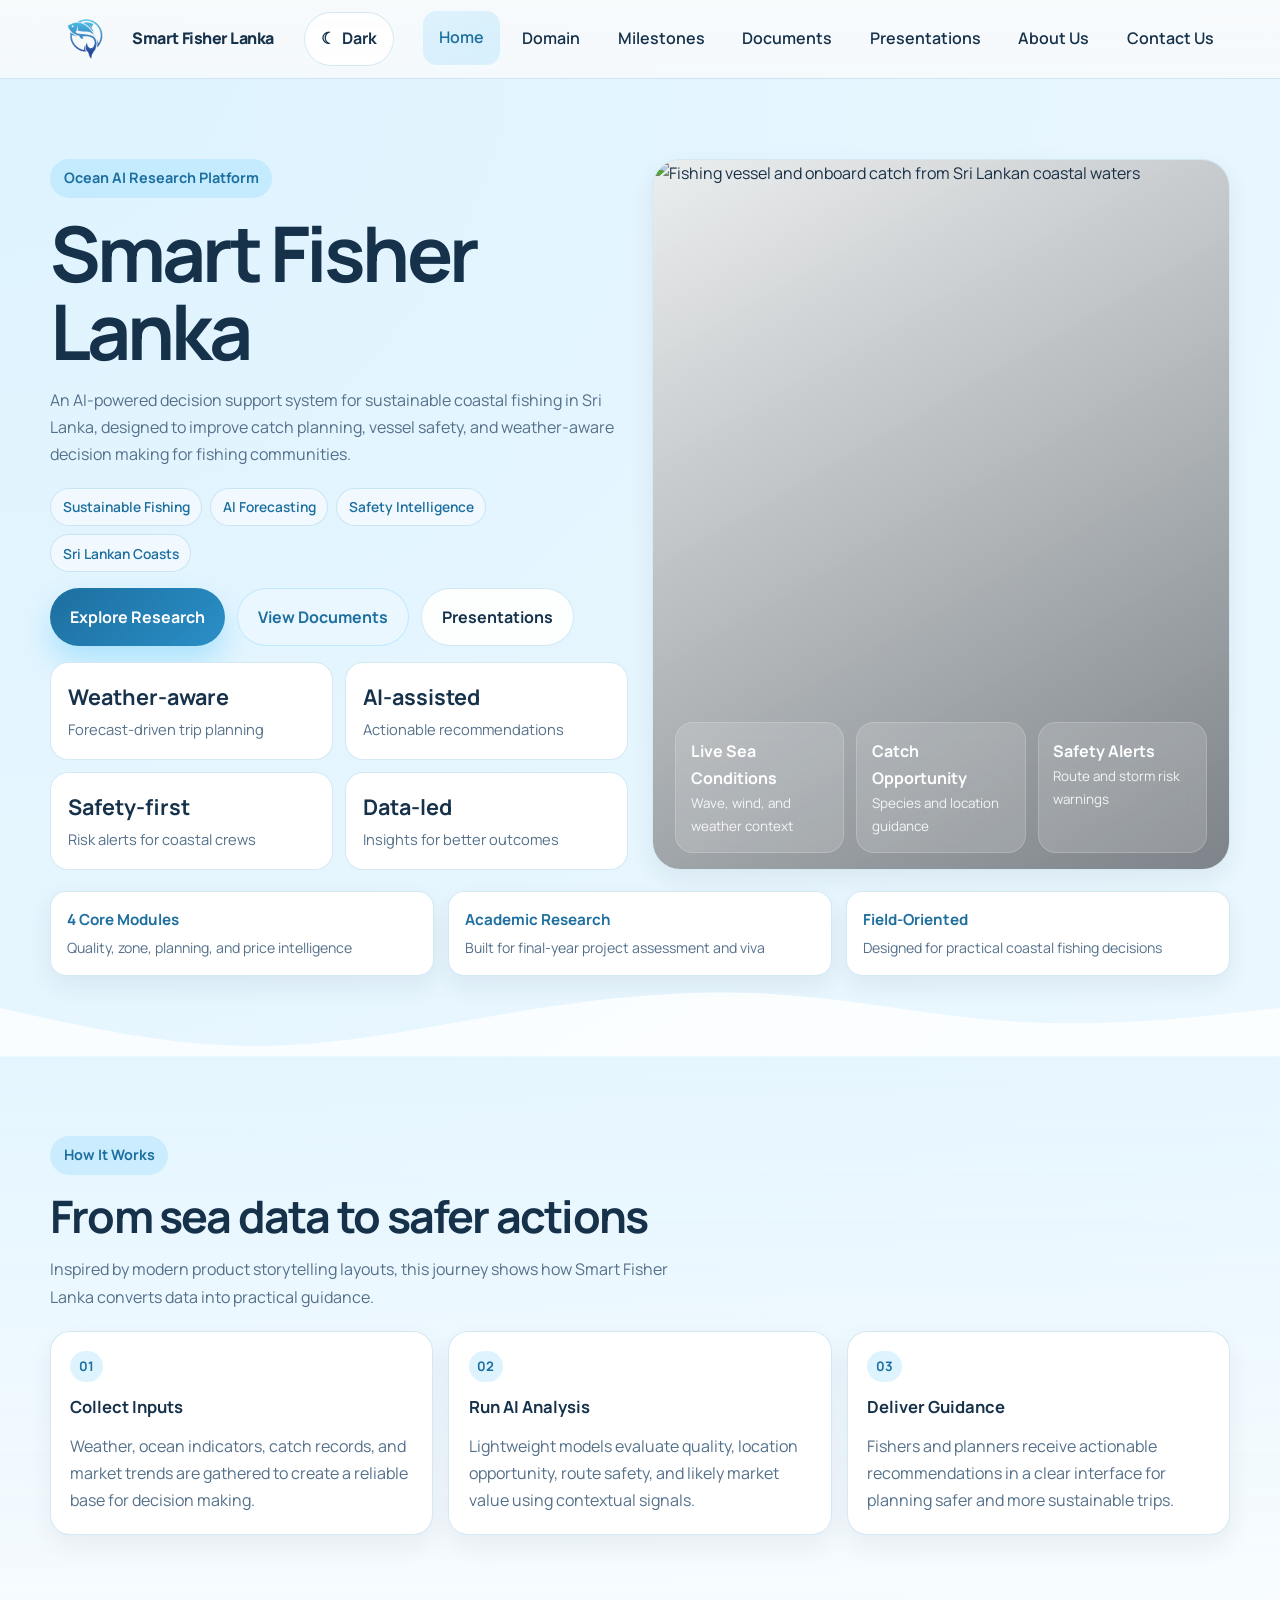
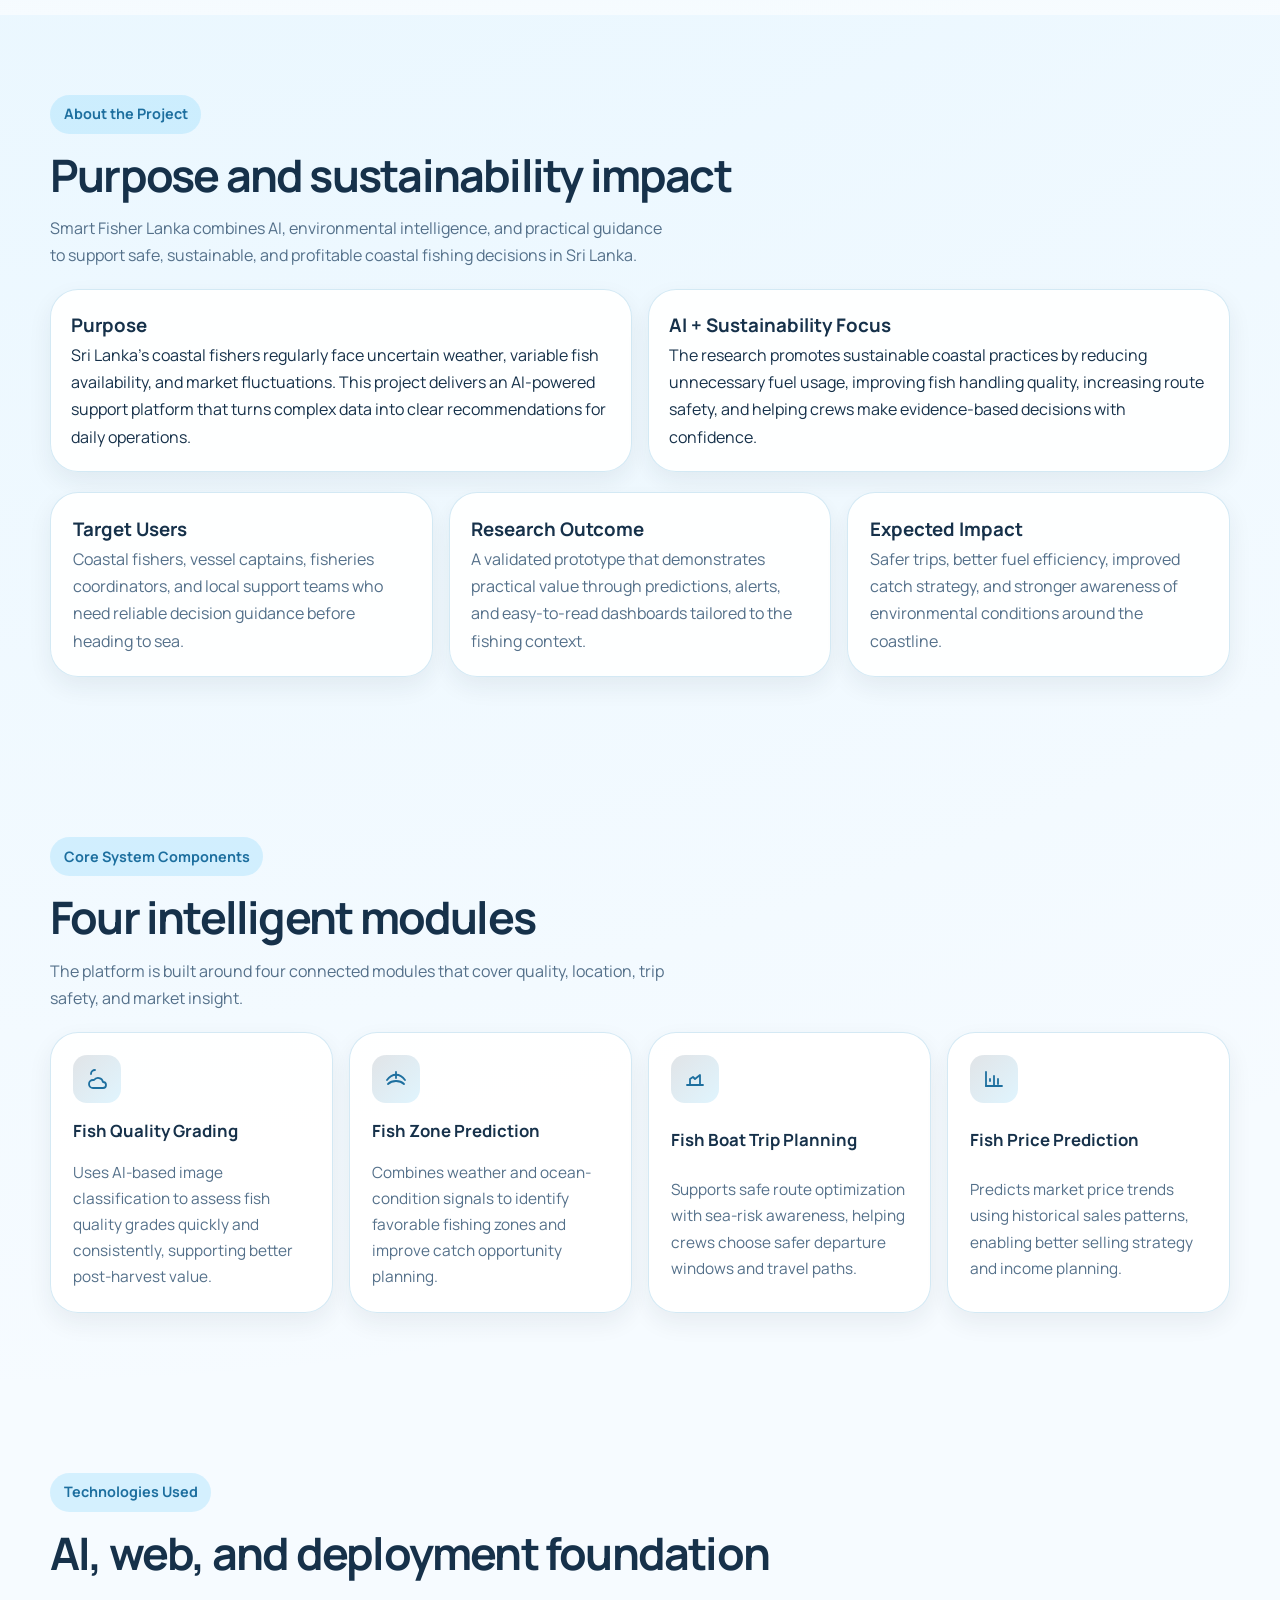
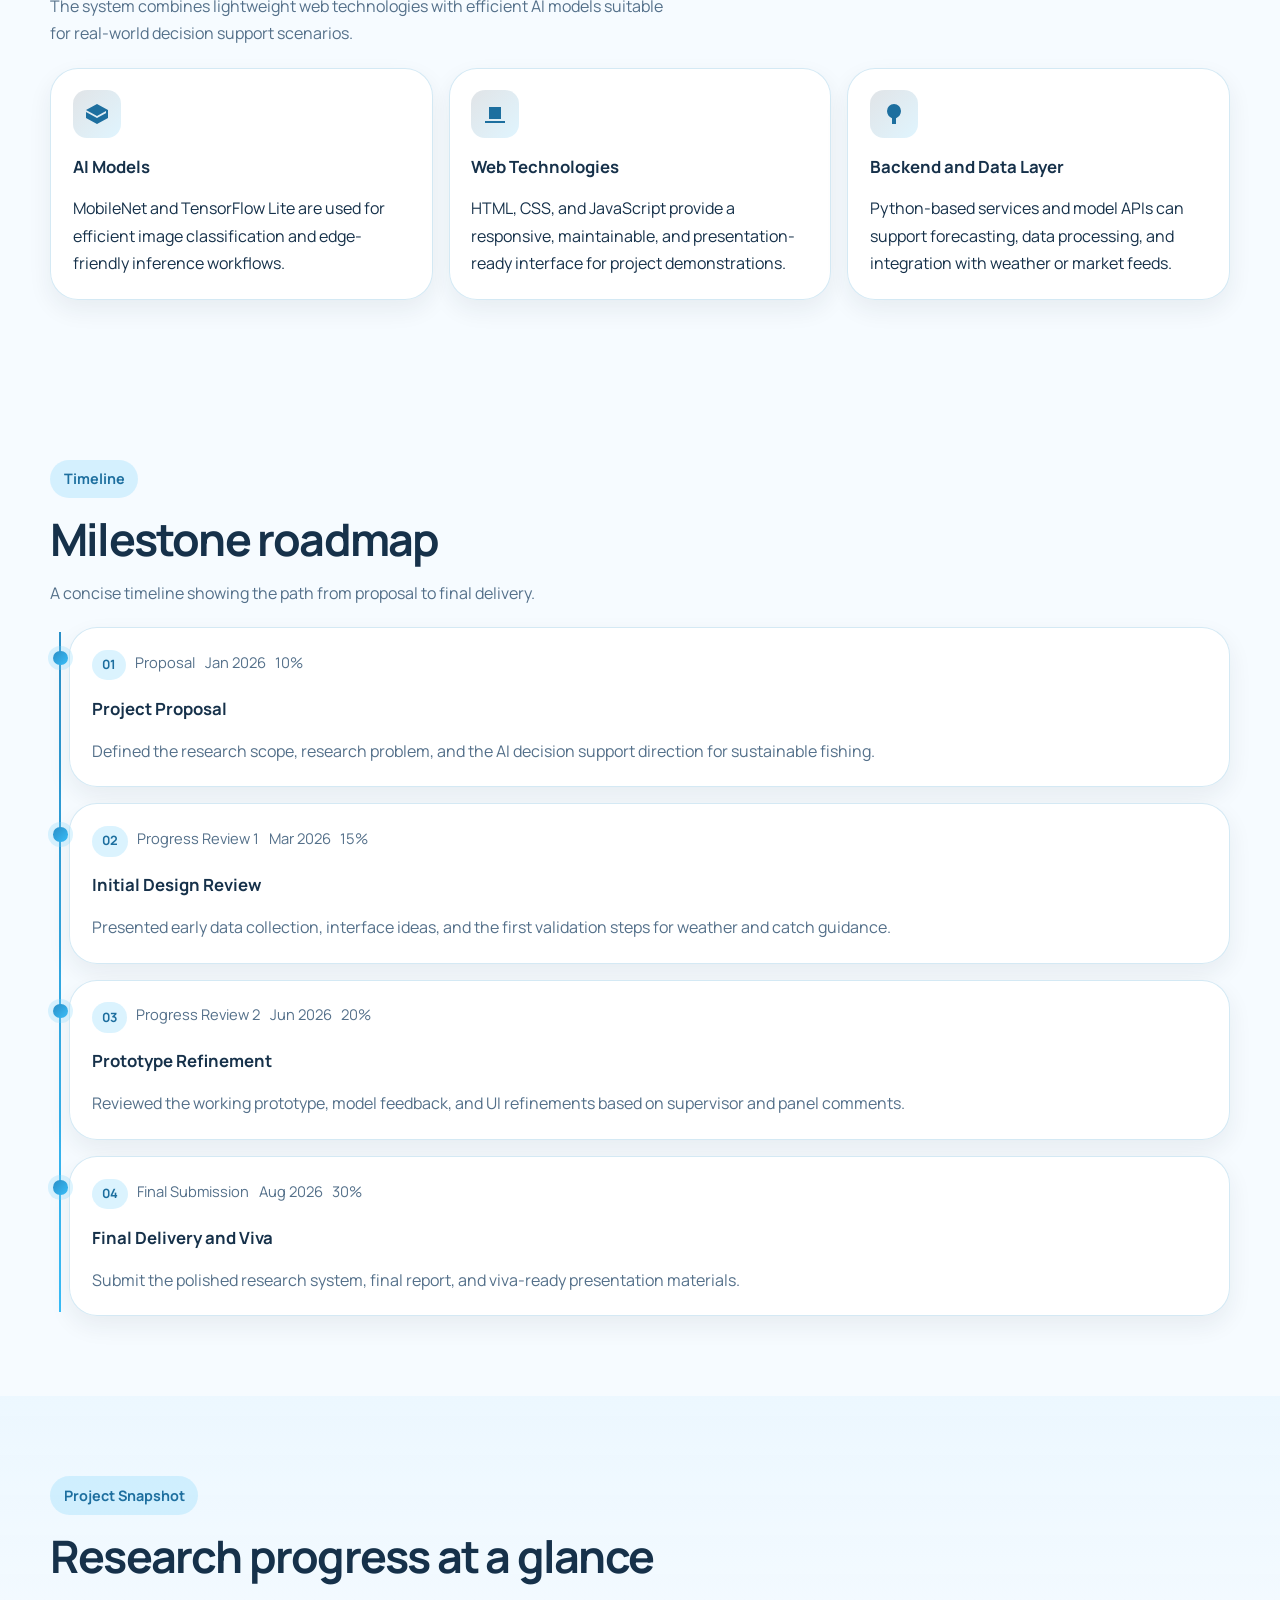
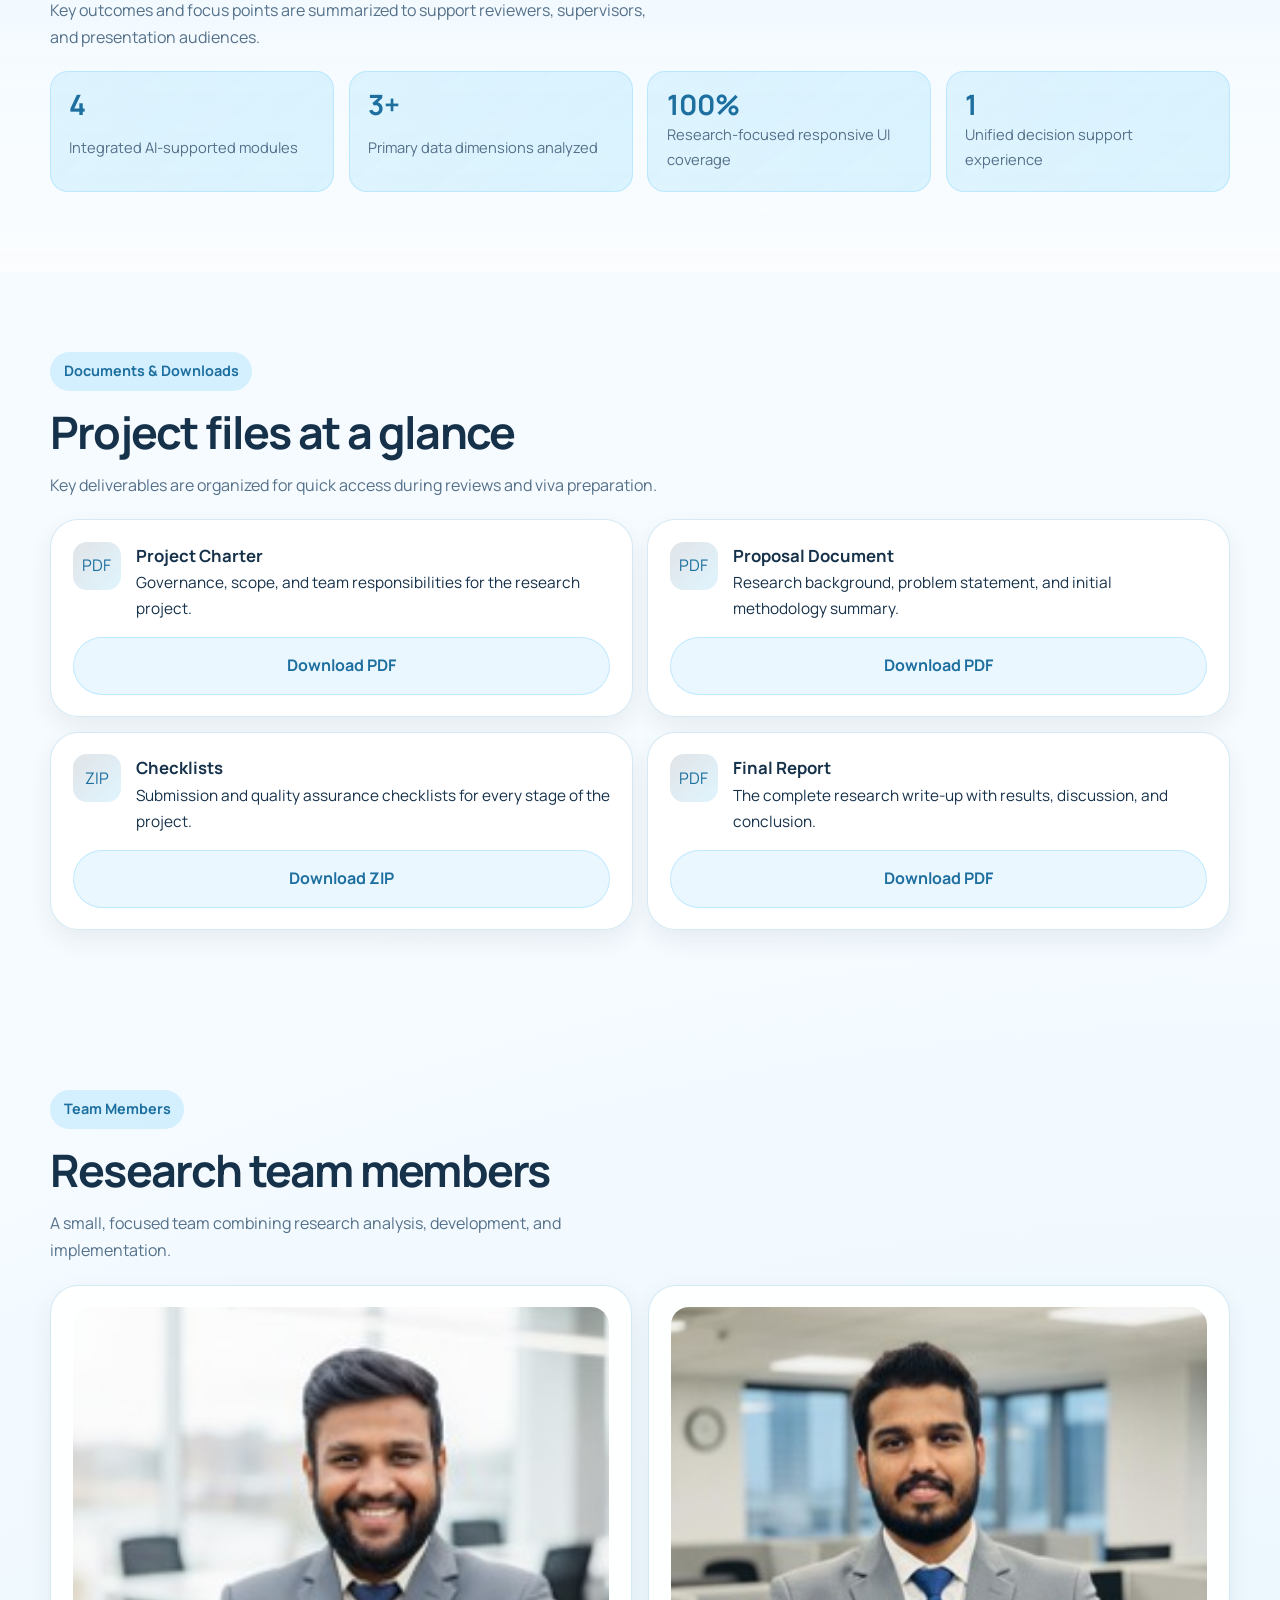
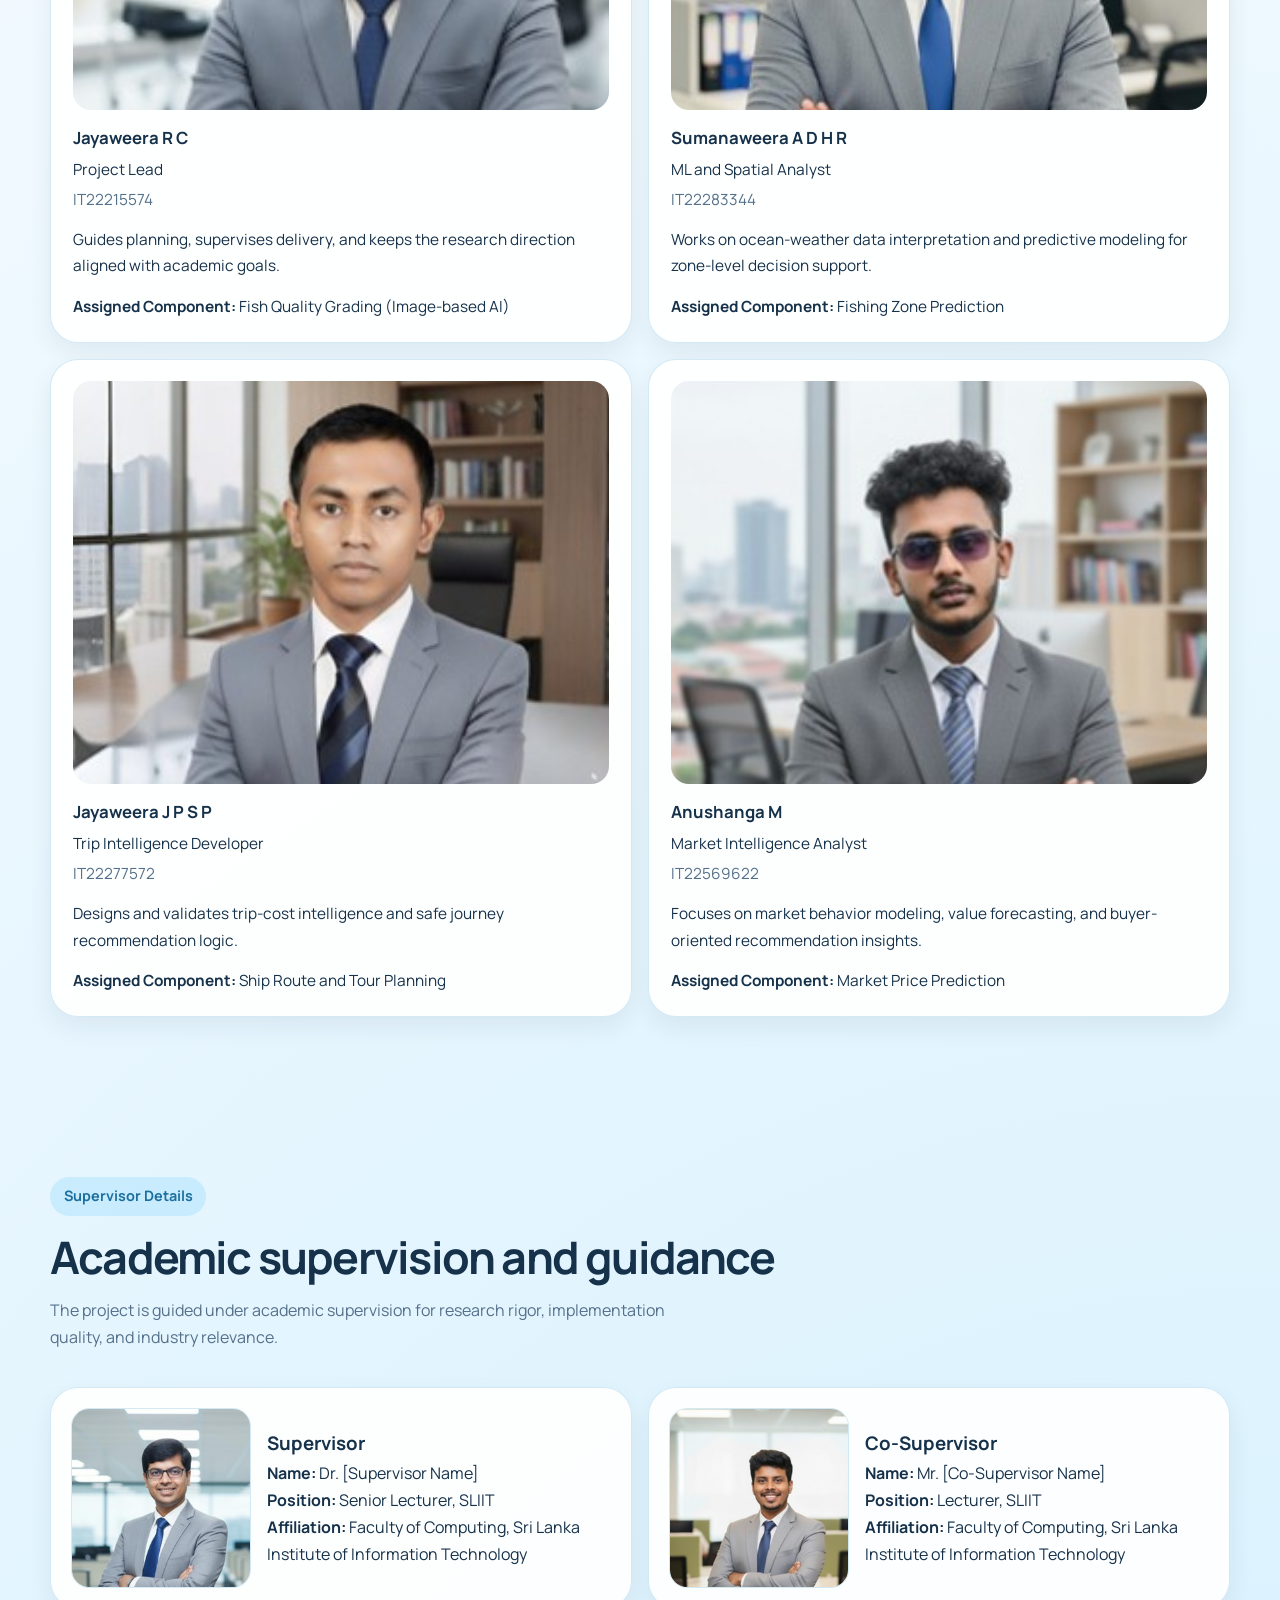
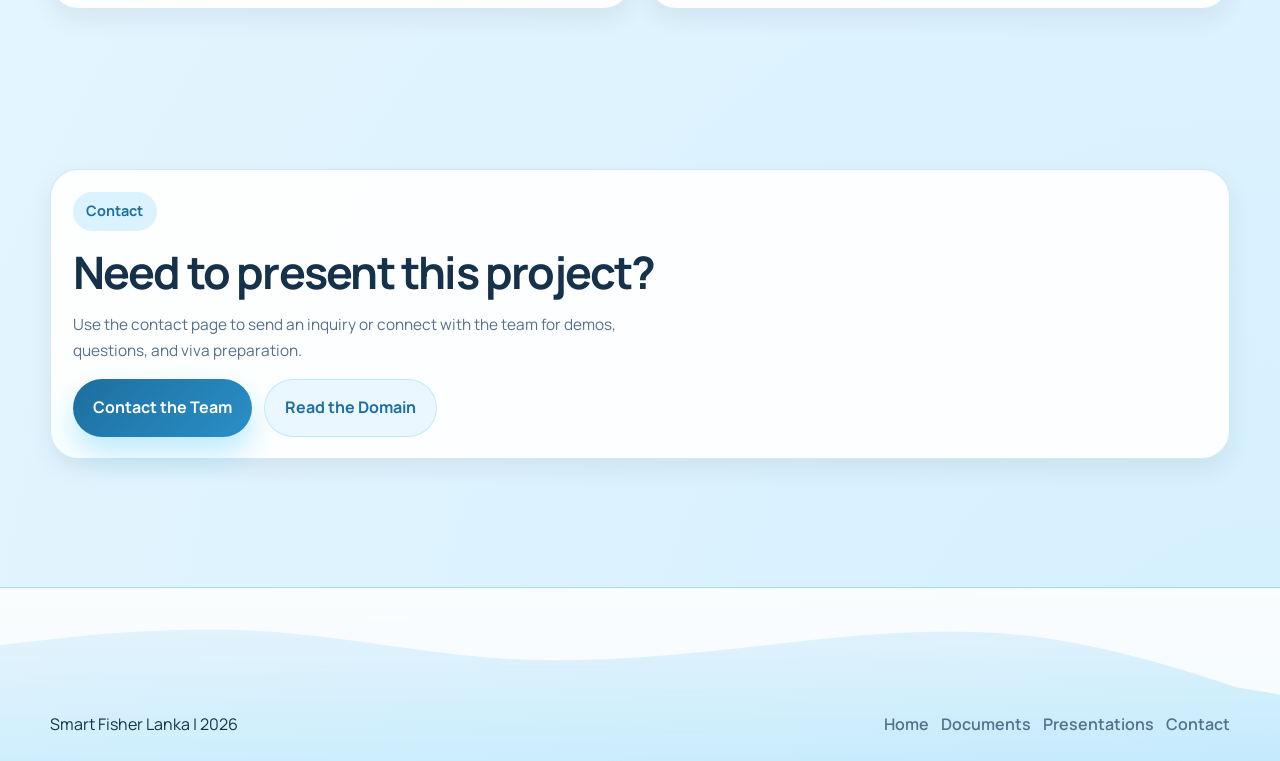
==== research-website/index.html @ b2c060e7 "change UI Co-authored-by: Copilot <copilot@github.com>" ====
<!doctype html>
<html lang="en">
  <head>
    <meta charset="UTF-8" />
    <meta name="viewport" content="width=device-width, initial-scale=1.0" />
    <meta
      name="description"
      content="Smart Fisher Lanka is an AI-powered decision support system for sustainable coastal fishing in Sri Lanka."
    />
    <meta name="theme-color" content="#0A2540" />
    <title>Smart Fisher Lanka | Home</title>
    <link rel="stylesheet" href="css/styles.css" />
  </head>
  <body>
    <a class="skip-link" href="#main">Skip to content</a>
    <div class="scroll-progress" aria-hidden="true">
      <span class="scroll-progress__bar"></span>
    </div>

    <header class="site-header">
      <div class="container navbar">
        <a class="brand" href="index.html" aria-label="Smart Fisher Lanka home">
          <img
            class="logo-sf"
            src="assets/images/SFLLogo.png"
            alt="Smart Fisher Lanka logo"
            loading="lazy"
          />
          <span>Smart Fisher Lanka</span>
        </a>

        <div class="navbar-actions">
          <button
            class="theme-toggle"
            type="button"
            data-theme-toggle
            aria-label="Toggle color theme"
            aria-pressed="false"
          ></button>
          <button
            class="menu-toggle"
            type="button"
            data-menu-toggle
            aria-label="Toggle navigation"
            aria-expanded="false"
            aria-controls="navLinks"
          >
            ☰
          </button>
        </div>

        <ul class="nav-links" id="navLinks">
          <li><a class="active" href="index.html">Home</a></li>
          <li><a href="domain.html">Domain</a></li>
          <li><a href="milestones.html">Milestones</a></li>
          <li><a href="documents.html">Documents</a></li>
          <li><a href="presentations.html">Presentations</a></li>
          <li><a href="about.html">About Us</a></li>
          <li><a href="contact.html">Contact Us</a></li>
        </ul>
      </div>
    </header>

    <main id="main">
      <section class="hero">
        <div class="container hero-grid">
          <div class="hero-copy slide-up">
            <span class="eyebrow">Ocean AI Research Platform</span>
            <h1>Smart Fisher Lanka</h1>
            <p>
              An AI-powered decision support system for sustainable coastal
              fishing in Sri Lanka, designed to improve catch planning, vessel
              safety, and weather-aware decision making for fishing communities.
            </p>
            <div class="chips" aria-label="Project focus areas">
              <span class="chip">Sustainable Fishing</span>
              <span class="chip">AI Forecasting</span>
              <span class="chip">Safety Intelligence</span>
              <span class="chip">Sri Lankan Coasts</span>
            </div>
            <div class="hero-actions">
              <a class="btn btn-primary" href="#overview">Explore Research</a>
              <a class="btn btn-secondary" href="documents.html"
                >View Documents</a
              >
              <a class="btn btn-ghost" href="presentations.html"
                >Presentations</a
              >
            </div>
            <div class="stat-list" aria-label="Research highlights">
              <div class="stat-card">
                <strong>Weather-aware</strong>
                <span>Forecast-driven trip planning</span>
              </div>
              <div class="stat-card">
                <strong>AI-assisted</strong>
                <span>Actionable recommendations</span>
              </div>
              <div class="stat-card">
                <strong>Safety-first</strong>
                <span>Risk alerts for coastal crews</span>
              </div>
              <div class="stat-card">
                <strong>Data-led</strong>
                <span>Insights for better outcomes</span>
              </div>
            </div>
          </div>

          <div class="hero-media slide-up">
            <img
              src="assets/images/fish_onboard.png"
              alt="Fishing vessel and onboard catch from Sri Lankan coastal waters"
              loading="eager"
            />
            <div class="media-overlay" aria-hidden="true"></div>
            <div class="hero-badge" aria-hidden="true">
              <div class="mini-card">
                <strong>Live Sea Conditions</strong>
                <span>Wave, wind, and weather context</span>
              </div>
              <div class="mini-card">
                <strong>Catch Opportunity</strong>
                <span>Species and location guidance</span>
              </div>
              <div class="mini-card">
                <strong>Safety Alerts</strong>
                <span>Route and storm risk warnings</span>
              </div>
            </div>
          </div>
        </div>

        <div class="container trust-strip fade-in" aria-label="Project trust highlights">
          <div class="trust-chip">
            <strong>4 Core Modules</strong>
            <span>Quality, zone, planning, and price intelligence</span>
          </div>
          <div class="trust-chip">
            <strong>Academic Research</strong>
            <span>Built for final-year project assessment and viva</span>
          </div>
          <div class="trust-chip">
            <strong>Field-Oriented</strong>
            <span>Designed for practical coastal fishing decisions</span>
          </div>
        </div>

        <svg
          class="hero-wave"
          viewBox="0 0 1440 120"
          aria-hidden="true"
          preserveAspectRatio="none"
        >
          <path
            d="M0,64L48,74.7C96,85,192,107,288,106.7C384,107,480,85,576,69.3C672,53,768,43,864,48C960,53,1056,75,1152,80C1248,85,1344,75,1392,69.3L1440,64V120H1392C1344,120,1248,120,1152,120C1056,120,960,120,864,120C768,120,672,120,576,120C480,120,384,120,288,120C192,120,96,120,48,120H0Z"
          ></path>
        </svg>
      </section>

      <section class="section section-alt">
        <div class="container section-shell">
          <div class="section-heading slide-up">
            <span class="eyebrow">How It Works</span>
            <h2 class="section-title">From sea data to safer actions</h2>
            <p class="section-lead">
              Inspired by modern product storytelling layouts, this journey
              shows how Smart Fisher Lanka converts data into practical guidance.
            </p>
          </div>

          <div class="journey-grid">
            <article class="journey-step fade-in">
              <span class="journey-step-no">01</span>
              <h3>Collect Inputs</h3>
              <p>
                Weather, ocean indicators, catch records, and market trends are
                gathered to create a reliable base for decision making.
              </p>
            </article>

            <article class="journey-step fade-in">
              <span class="journey-step-no">02</span>
              <h3>Run AI Analysis</h3>
              <p>
                Lightweight models evaluate quality, location opportunity,
                route safety, and likely market value using contextual signals.
              </p>
            </article>

            <article class="journey-step fade-in">
              <span class="journey-step-no">03</span>
              <h3>Deliver Guidance</h3>
              <p>
                Fishers and planners receive actionable recommendations in a
                clear interface for planning safer and more sustainable trips.
              </p>
            </article>
          </div>
        </div>
      </section>

      <section class="section" id="overview">
        <div class="container section-shell">
          <div class="section-heading slide-up">
            <span class="eyebrow">About the Project</span>
            <h2 class="section-title">Purpose and sustainability impact</h2>
            <p class="section-lead">
              Smart Fisher Lanka combines AI, environmental intelligence, and
              practical guidance to support safe, sustainable, and profitable
              coastal fishing decisions in Sri Lanka.
            </p>
          </div>

          <div class="grid grid-2">
            <article class="panel fade-in">
              <h3>Purpose</h3>
              <p>
                Sri Lanka's coastal fishers regularly face uncertain weather,
                variable fish availability, and market fluctuations. This
                project delivers an AI-powered support platform that turns
                complex data into clear recommendations for daily operations.
              </p>
            </article>
            <article class="panel fade-in">
              <h3>AI + Sustainability Focus</h3>
              <p>
                The research promotes sustainable coastal practices by reducing
                unnecessary fuel usage, improving fish handling quality,
                increasing route safety, and helping crews make evidence-based
                decisions with confidence.
              </p>
            </article>
          </div>

          <div class="grid grid-3">
            <article class="card fade-in">
              <h3>Target Users</h3>
              <p>
                Coastal fishers, vessel captains, fisheries coordinators, and
                local support teams who need reliable decision guidance before
                heading to sea.
              </p>
            </article>
            <article class="card fade-in">
              <h3>Research Outcome</h3>
              <p>
                A validated prototype that demonstrates practical value through
                predictions, alerts, and easy-to-read dashboards tailored to the
                fishing context.
              </p>
            </article>
            <article class="card fade-in">
              <h3>Expected Impact</h3>
              <p>
                Safer trips, better fuel efficiency, improved catch strategy,
                and stronger awareness of environmental conditions around the
                coastline.
              </p>
            </article>
          </div>
        </div>
      </section>

      <section class="section">
        <div class="container section-shell">
          <div class="section-heading slide-up">
            <span class="eyebrow">Core System Components</span>
            <h2 class="section-title">Four intelligent modules</h2>
            <p class="section-lead">
              The platform is built around four connected modules that cover
              quality, location, trip safety, and market insight.
            </p>
          </div>

          <div class="module-grid">
            <article class="card feature-card fade-in">
              <span class="icon-badge" aria-hidden="true">
                <svg
                  viewBox="0 0 24 24"
                  fill="none"
                  stroke="currentColor"
                  stroke-width="1.8"
                  stroke-linecap="round"
                  stroke-linejoin="round"
                >
                  <path
                    d="M4 17a4 4 0 0 1 4-4h1a5 5 0 0 1 9 2 3 3 0 0 1 0 6H8a4 4 0 0 1-4-4Z"
                  />
                  <path d="M6 7a4 4 0 0 1 4-4" />
                </svg>
              </span>
              <h3 class="feature-title">Fish Quality Grading</h3>
              <p>
                Uses AI-based image classification to assess fish quality grades
                quickly and consistently, supporting better post-harvest value.
              </p>
            </article>

            <article class="card feature-card fade-in">
              <span class="icon-badge" aria-hidden="true">
                <svg
                  viewBox="0 0 24 24"
                  fill="none"
                  stroke="currentColor"
                  stroke-width="1.8"
                  stroke-linecap="round"
                  stroke-linejoin="round"
                >
                  <path d="M3 13c5-7 13-7 18 0" />
                  <path d="M4 17c4-4 12-4 16 0" />
                  <path d="M12 5v6" />
                </svg>
              </span>
              <h3 class="feature-title">Fish Zone Prediction</h3>
              <p>
                Combines weather and ocean-condition signals to identify
                favorable fishing zones and improve catch opportunity planning.
              </p>
            </article>

            <article class="card feature-card fade-in">
              <span class="icon-badge" aria-hidden="true">
                <svg
                  viewBox="0 0 24 24"
                  fill="none"
                  stroke="currentColor"
                  stroke-width="1.8"
                  stroke-linecap="round"
                  stroke-linejoin="round"
                >
                  <path d="M4 18h16" />
                  <path d="M7 18v-6l3-2 2 2 5-4v10" />
                </svg>
              </span>
              <h3 class="feature-title">Fish Boat Trip Planning</h3>
              <p>
                Supports safe route optimization with sea-risk awareness,
                helping crews choose safer departure windows and travel paths.
              </p>
            </article>

            <article class="card feature-card fade-in">
              <span class="icon-badge" aria-hidden="true">
                <svg
                  viewBox="0 0 24 24"
                  fill="none"
                  stroke="currentColor"
                  stroke-width="1.8"
                  stroke-linecap="round"
                  stroke-linejoin="round"
                >
                  <path d="M4 19V5" />
                  <path d="M4 19h16" />
                  <path d="M8 14v-2" />
                  <path d="M12 19V9" />
                  <path d="M16 17v-5" />
                </svg>
              </span>
              <h3 class="feature-title">Fish Price Prediction</h3>
              <p>
                Predicts market price trends using historical sales patterns,
                enabling better selling strategy and income planning.
              </p>
            </article>
          </div>
        </div>
      </section>

      <section class="section">
        <div class="container section-shell">
          <div class="section-heading slide-up">
            <span class="eyebrow">Technologies Used</span>
            <h2 class="section-title">AI, web, and deployment foundation</h2>
            <p class="section-lead">
              The system combines lightweight web technologies with efficient AI
              models suitable for real-world decision support scenarios.
            </p>
          </div>

          <div class="stack-grid">
            <article class="stack-card fade-in">
              <span class="stack-icon" aria-hidden="true">
                <svg viewBox="0 0 24 24" fill="currentColor">
                  <path
                    d="M12 2 1 8l11 6 9-4.9V15h2V8L12 2Zm0 14L1 10v6l11 6 11-6v-6l-11 6Z"
                  />
                </svg>
              </span>
              <h3>AI Models</h3>
              <p>
                MobileNet and TensorFlow Lite are used for efficient image
                classification and edge-friendly inference workflows.
              </p>
            </article>
            <article class="stack-card fade-in">
              <span class="stack-icon" aria-hidden="true">
                <svg viewBox="0 0 24 24" fill="currentColor">
                  <path d="M2 19h20v2H2z" />
                  <path d="M6 5h12v12H6z" />
                </svg>
              </span>
              <h3>Web Technologies</h3>
              <p>
                HTML, CSS, and JavaScript provide a responsive, maintainable,
                and presentation-ready interface for project demonstrations.
              </p>
            </article>
            <article class="stack-card fade-in">
              <span class="stack-icon" aria-hidden="true">
                <svg viewBox="0 0 24 24" fill="currentColor">
                  <path
                    d="M12 2a7 7 0 0 0-7 7c0 3.3 2.1 6.1 5 7.2V22h4v-5.8c2.9-1.1 5-3.9 5-7.2a7 7 0 0 0-7-7Z"
                  />
                </svg>
              </span>
              <h3>Backend and Data Layer</h3>
              <p>
                Python-based services and model APIs can support forecasting,
                data processing, and integration with weather or market feeds.
              </p>
            </article>
          </div>
        </div>
      </section>

      <section class="section" id="timeline">
        <div class="container section-shell">
          <div class="section-heading slide-up">
            <span class="eyebrow">Timeline</span>
            <h2 class="section-title">Milestone roadmap</h2>
            <p class="section-lead">
              A concise timeline showing the path from proposal to final
              delivery.
            </p>
          </div>

          <div class="timeline">
            <article class="timeline-card fade-in">
              <div class="timeline-meta">
                <span class="timeline-pill">01</span>
                <span>Proposal</span>
                <span>Jan 2026</span>
                <span>10%</span>
              </div>
              <h3>Project Proposal</h3>
              <p class="timeline-copy">
                Defined the research scope, research problem, and the AI
                decision support direction for sustainable fishing.
              </p>
            </article>

            <article class="timeline-card fade-in">
              <div class="timeline-meta">
                <span class="timeline-pill">02</span>
                <span>Progress Review 1</span>
                <span>Mar 2026</span>
                <span>15%</span>
              </div>
              <h3>Initial Design Review</h3>
              <p class="timeline-copy">
                Presented early data collection, interface ideas, and the first
                validation steps for weather and catch guidance.
              </p>
            </article>

            <article class="timeline-card fade-in">
              <div class="timeline-meta">
                <span class="timeline-pill">03</span>
                <span>Progress Review 2</span>
                <span>Jun 2026</span>
                <span>20%</span>
              </div>
              <h3>Prototype Refinement</h3>
              <p class="timeline-copy">
                Reviewed the working prototype, model feedback, and UI
                refinements based on supervisor and panel comments.
              </p>
            </article>

            <article class="timeline-card fade-in">
              <div class="timeline-meta">
                <span class="timeline-pill">04</span>
                <span>Final Submission</span>
                <span>Aug 2026</span>
                <span>30%</span>
              </div>
              <h3>Final Delivery and Viva</h3>
              <p class="timeline-copy">
                Submit the polished research system, final report, and
                viva-ready presentation materials.
              </p>
            </article>
          </div>
        </div>
      </section>

      <section class="section section-alt">
        <div class="container section-shell">
          <div class="section-heading slide-up">
            <span class="eyebrow">Project Snapshot</span>
            <h2 class="section-title">Research progress at a glance</h2>
            <p class="section-lead">
              Key outcomes and focus points are summarized to support reviewers,
              supervisors, and presentation audiences.
            </p>
          </div>

          <div class="metrics-grid">
            <article class="metric-card fade-in">
              <strong>4</strong>
              <span>Integrated AI-supported modules</span>
            </article>
            <article class="metric-card fade-in">
              <strong>3+</strong>
              <span>Primary data dimensions analyzed</span>
            </article>
            <article class="metric-card fade-in">
              <strong>100%</strong>
              <span>Research-focused responsive UI coverage</span>
            </article>
            <article class="metric-card fade-in">
              <strong>1</strong>
              <span>Unified decision support experience</span>
            </article>
          </div>
        </div>
      </section>

      <section class="section">
        <div class="container section-shell">
          <div class="section-heading slide-up">
            <span class="eyebrow">Documents & Downloads</span>
            <h2 class="section-title">Project files at a glance</h2>
            <p class="section-lead">
              Key deliverables are organized for quick access during reviews and
              viva preparation.
            </p>
          </div>

          <div class="download-grid">
            <article class="download-card fade-in">
              <div class="download-inner">
                <span class="download-icon" aria-hidden="true">PDF</span>
                <div>
                  <h3>Project Charter</h3>
                  <p>
                    Governance, scope, and team responsibilities for the
                    research project.
                  </p>
                </div>
              </div>
              <a
                class="btn btn-secondary"
                href="assets/documents/project-charter.pdf"
                download
                >Download PDF</a
              >
            </article>

            <article class="download-card fade-in">
              <div class="download-inner">
                <span class="download-icon" aria-hidden="true">PDF</span>
                <div>
                  <h3>Proposal Document</h3>
                  <p>
                    Research background, problem statement, and initial
                    methodology summary.
                  </p>
                </div>
              </div>
              <a
                class="btn btn-secondary"
                href="assets/documents/proposal-document.pdf"
                download
                >Download PDF</a
              >
            </article>

            <article class="download-card fade-in">
              <div class="download-inner">
                <span class="download-icon" aria-hidden="true">ZIP</span>
                <div>
                  <h3>Checklists</h3>
                  <p>
                    Submission and quality assurance checklists for every stage
                    of the project.
                  </p>
                </div>
              </div>
              <a
                class="btn btn-secondary"
                href="assets/documents/checklists.zip"
                download
                >Download ZIP</a
              >
            </article>

            <article class="download-card fade-in">
              <div class="download-inner">
                <span class="download-icon" aria-hidden="true">PDF</span>
                <div>
                  <h3>Final Report</h3>
                  <p>
                    The complete research write-up with results, discussion, and
                    conclusion.
                  </p>
                </div>
              </div>
              <a
                class="btn btn-secondary"
                href="assets/documents/final-report.pdf"
                download
                >Download PDF</a
              >
            </article>
          </div>
        </div>
      </section>

      <section class="section">
        <div class="container section-shell">
          <div class="section-heading slide-up">
            <span class="eyebrow">Team Members</span>
            <h2 class="section-title">Research team members</h2>
            <p class="section-lead">
              A small, focused team combining research analysis, development,
              and implementation.
            </p>
          </div>

          <div class="team-grid">
            <article class="team-card fade-in">
              <img
                class="team-photo"
                src="assets/images/jayaweerarc.jpeg"
                alt="Jayaweera R C profile"
                loading="lazy"
              />
              <div class="team-meta">
                <h3>Jayaweera R C</h3>
                <p>Project Lead</p>
                <p class="muted">IT22215574</p>
              </div>
              <p>
                Guides planning, supervises delivery, and keeps the research
                direction aligned with academic goals.
              </p>
              <p><strong>Assigned Component:</strong> Fish Quality Grading (Image-based AI)</p>
            </article>

            <article class="team-card fade-in">
              <img
                class="team-photo"
                src="assets/images/sumanaweera.jpeg"
                alt="Sumanaweera A D H R profile"
                loading="lazy"
              />
              <div class="team-meta">
                <h3>Sumanaweera A D H R</h3>
                <p>ML and Spatial Analyst</p>
                <p class="muted">IT22283344</p>
              </div>
              <p>
                Works on ocean-weather data interpretation and predictive
                modeling for zone-level decision support.
              </p>
              <p><strong>Assigned Component:</strong> Fishing Zone Prediction</p>
            </article>

            <article class="team-card fade-in">
              <img
                class="team-photo"
                src="assets/images/jayaweerajpsp.jpeg"
                alt="Jayaweera J P S P profile"
                loading="lazy"
              />
              <div class="team-meta">
                <h3>Jayaweera J P S P</h3>
                <p>Trip Intelligence Developer</p>
                <p class="muted">IT22277572</p>
              </div>
              <p>
                Designs and validates trip-cost intelligence and safe journey
                recommendation logic.
              </p>
              <p><strong>Assigned Component:</strong> Ship Route and Tour Planning</p>
            </article>

            <article class="team-card fade-in">
              <img
                class="team-photo"
                src="assets/images/anushanga.jpeg"
                alt="Anushanga M profile"
                loading="lazy"
              />
              <div class="team-meta">
                <h3>Anushanga M</h3>
                <p>Market Intelligence Analyst</p>
                <p class="muted">IT22569622</p>
              </div>
              <p>
                Focuses on market behavior modeling, value forecasting, and
                buyer-oriented recommendation insights.
              </p>
              <p><strong>Assigned Component:</strong> Market Price Prediction</p>
            </article>
          </div>
        </div>
      </section>

      <section class="section">
        <div class="container section-shell">
          <div class="section-heading slide-up">
            <span class="eyebrow">Supervisor Details</span>
            <h2 class="section-title">Academic supervision and guidance</h2>
            <p class="section-lead">
              The project is guided under academic supervision for research
              rigor, implementation quality, and industry relevance.
            </p>
          </div>

          <div class="advisor-grid">
            <article class="panel advisor-card fade-in">
              <img
                class="advisor-photo"
                src="assets/images/supervisor.jpeg"
                alt="Project supervisor profile"
                loading="lazy"
              />
              <div>
                <h3>Supervisor</h3>
                <p><strong>Name:</strong> Dr. [Supervisor Name]</p>
                <p><strong>Position:</strong> Senior Lecturer, SLIIT</p>
                <p><strong>Affiliation:</strong> Faculty of Computing, Sri Lanka Institute of Information Technology</p>
              </div>
            </article>

            <article class="panel advisor-card fade-in">
              <img
                class="advisor-photo"
                src="assets/images/iddamlgoda-cosupervisor.jpeg"
                alt="Project co-supervisor profile"
                loading="lazy"
              />
              <div>
                <h3>Co-Supervisor</h3>
                <p><strong>Name:</strong> Mr. [Co-Supervisor Name]</p>
                <p><strong>Position:</strong> Lecturer, SLIIT</p>
                <p><strong>Affiliation:</strong> Faculty of Computing, Sri Lanka Institute of Information Technology</p>
              </div>
            </article>
          </div>
        </div>
      </section>

      <section class="section">
        <div class="container contact-card fade-in">
          <div class="section-heading">
            <span class="eyebrow">Contact</span>
            <h2 class="section-title">Need to present this project?</h2>
            <p class="section-lead">
              Use the contact page to send an inquiry or connect with the team
              for demos, questions, and viva preparation.
            </p>
          </div>
          <div class="hero-actions">
            <a class="btn btn-primary" href="contact.html">Contact the Team</a>
            <a class="btn btn-secondary" href="domain.html">Read the Domain</a>
          </div>
        </div>
      </section>
    </main>

    <footer class="site-footer">
      <svg
        class="footer-wave"
        viewBox="0 0 1440 120"
        aria-hidden="true"
        preserveAspectRatio="none"
      >
        <path
          d="M0,64L48,58.7C96,53,192,43,288,48C384,53,480,75,576,80C672,85,768,75,864,64C960,53,1056,43,1152,53.3C1248,64,1344,96,1392,112L1440,120V0H1392C1344,0,1248,0,1152,0C1056,0,960,0,864,0C768,0,672,0,576,0C480,0,384,0,288,0C192,0,96,0,48,0H0Z"
        ></path>
      </svg>
      <div class="container footer-inner">
        <p>Smart Fisher Lanka | 2026</p>
        <nav class="footer-links" aria-label="Footer quick links">
          <a href="index.html">Home</a>
          <a href="documents.html">Documents</a>
          <a href="presentations.html">Presentations</a>
          <a href="contact.html">Contact</a>
        </nav>
      </div>
    </footer>

    <script src="js/script.js"></script>
  </body>
</html>
---- research-website/css/styles.css ----
@import url("https://fonts.googleapis.com/css2?family=Manrope:wght@400;500;600;700;800&display=swap");

:root {
  --bg: #f6fbff;
  --bg-elevated: rgba(255, 255, 255, 0.92);
  --surface: #ffffff;
  --surface-alt: #ebf7ff;
  --surface-muted: #f1f9ff;
  --text: #16314a;
  --muted: #54708a;
  --primary: #2a8fc7;
  --primary-dark: #1d6f9f;
  --secondary: #7dd3fc;
  --accent: #38bdf8;
  --border: rgba(42, 143, 199, 0.2);
  --shadow: 0 20px 42px rgba(31, 41, 51, 0.1);
  --shadow-soft: 0 10px 24px rgba(31, 41, 51, 0.07);
  --radius-lg: 28px;
  --radius-md: 20px;
  --radius-sm: 14px;
  --max-width: 1180px;
}

[data-theme="dark"] {
  --bg: #0d1f2f;
  --bg-elevated: rgba(21, 34, 44, 0.9);
  --surface: #153246;
  --surface-alt: #1b4158;
  --surface-muted: #1d3a4f;
  --text: #eff6f9;
  --muted: #b7c9d1;
  --border: rgba(125, 211, 252, 0.35);
  --shadow: 0 18px 40px rgba(0, 0, 0, 0.28);
  --shadow-soft: 0 10px 24px rgba(0, 0, 0, 0.18);
}

* {
  box-sizing: border-box;
  margin: 0;
  padding: 0;
}

html {
  scroll-behavior: smooth;
}

body {
  min-height: 100vh;
  font-family: "Manrope", sans-serif;
  color: var(--text);
  background:
    radial-gradient(circle at top left, rgba(125, 211, 252, 0.2), transparent 34%),
    radial-gradient(circle at bottom right, rgba(56, 189, 248, 0.18), transparent 36%),
    var(--bg);
  line-height: 1.7;
  overflow-x: hidden;
}

body::before {
  content: "";
  position: fixed;
  inset: 0;
  pointer-events: none;
  background-image:
    linear-gradient(rgba(31, 41, 51, 0.02) 1px, transparent 1px),
    linear-gradient(90deg, rgba(31, 41, 51, 0.02) 1px, transparent 1px);
  background-size: 42px 42px;
  mask-image: linear-gradient(to bottom, rgba(0, 0, 0, 0.18), transparent 75%);
  opacity: 0.45;
}

a {
  color: inherit;
  text-decoration: none;
}

img {
  display: block;
  max-width: 100%;
}

button,
input,
select,
textarea {
  font: inherit;
}

.container {
  width: min(100% - 2rem, var(--max-width));
  margin: 0 auto;
}

.skip-link {
  position: absolute;
  left: -999px;
  top: 0;
}

.skip-link:focus {
  left: 1rem;
  top: 1rem;
  z-index: 2100;
  padding: 0.65rem 0.95rem;
  border-radius: 999px;
  border: 1px solid var(--border);
  background: var(--surface);
  box-shadow: var(--shadow-soft);
}

.scroll-progress {
  position: fixed;
  inset: 0 0 auto;
  height: 4px;
  z-index: 2000;
  background: transparent;
}

.scroll-progress__bar {
  display: block;
  height: 100%;
  width: 0;
  background: linear-gradient(90deg, var(--primary), var(--accent));
  box-shadow: 0 0 18px rgba(56, 189, 248, 0.45);
}

.site-header {
  position: sticky;
  top: 0;
  z-index: 1500;
  backdrop-filter: blur(16px);
  background: linear-gradient(
    180deg,
    rgba(248, 250, 252, 0.96),
    rgba(248, 250, 252, 0.82)
  );
  border-bottom: 1px solid var(--border);
}

[data-theme="dark"] .site-header {
  background: linear-gradient(
    180deg,
    rgba(6, 16, 26, 0.92),
    rgba(6, 16, 26, 0.72)
  );
}

.navbar {
  min-height: 78px;
  display: flex;
  align-items: center;
  justify-content: space-between;
  gap: 1rem;
}

.brand {
  display: flex;
  align-items: center;
  gap: 0.8rem;
  font-weight: 800;
  letter-spacing: -0.03em;
  color: var(--text);
  white-space: nowrap;
}

.logo-sf {
  width: 4.35rem;
  height: 4.35rem;
  border-radius: 16px;
  object-fit: cover;
}

.brand-mark {
  width: 2.35rem;
  height: 2.35rem;
  border-radius: 16px;
  display: grid;
  place-items: center;
  color: #fff;
  background: linear-gradient(145deg, var(--primary-dark), var(--primary));
  box-shadow: var(--shadow-soft);
}

.navbar-actions {
  display: flex;
  align-items: center;
  gap: 0.5rem;
}

.nav-links {
  list-style: none;
  position: absolute;
  top: 79px;
  right: 1rem;
  width: min(92vw, 320px);
  padding: 0.85rem;
  display: none;
  flex-direction: column;
  gap: 0.35rem;
  background: var(--bg-elevated);
  border: 1px solid var(--border);
  border-radius: 22px;
  box-shadow: var(--shadow);
}

.nav-links.open {
  display: flex;
}

.nav-links a {
  display: block;
  padding: 0.82rem 1rem;
  font-weight: 600;
  border-radius: 14px;
  color: var(--text);
  transition:
    transform 0.18s ease,
    background-color 0.18s ease,
    color 0.18s ease;
}

.nav-links a:hover,
.nav-links a.active {
  background: linear-gradient(
    135deg,
    rgba(125, 211, 252, 0.22),
    rgba(56, 189, 248, 0.16)
  );
  color: var(--primary-dark);
  transform: translateX(2px);
}

.menu-toggle,
.theme-toggle {
  border: 1px solid var(--border);
  border-radius: 999px;
  background: var(--bg-elevated);
  color: var(--text);
  cursor: pointer;
  transition:
    transform 0.18s ease,
    box-shadow 0.18s ease,
    background-color 0.18s ease;
}

.menu-toggle {
  display: inline-flex;
  align-items: center;
  justify-content: center;
  width: 3rem;
  height: 3rem;
}

.theme-toggle {
  display: inline-flex;
  align-items: center;
  gap: 0.45rem;
  padding: 0.78rem 1rem;
  font-weight: 700;
}

.menu-toggle:hover,
.theme-toggle:hover,
.btn:hover {
  transform: translateY(-2px);
  box-shadow: var(--shadow-soft);
}

.hero,
.page-hero,
.section {
  position: relative;
  padding: 4rem 0;
}

.section-alt {
  background: linear-gradient(
    180deg,
    rgba(226, 244, 255, 0.5),
    rgba(255, 255, 255, 0.55)
  );
}

.hero-grid,
.page-hero-grid,
.contact-layout,
.split-grid,
.content-grid {
  display: grid;
  gap: 1.5rem;
}

.hero-copy,
.page-hero-copy,
.section-heading {
  display: grid;
  gap: 1rem;
}

.eyebrow {
  display: inline-flex;
  align-items: center;
  gap: 0.5rem;
  width: fit-content;
  padding: 0.45rem 0.85rem;
  border-radius: 999px;
  background: rgba(125, 211, 252, 0.28);
  color: var(--primary-dark);
  font-size: 0.9rem;
  font-weight: 700;
}

.hero h1,
.page-hero h1 {
  font-size: clamp(2.3rem, 6vw, 4.9rem);
  line-height: 1.02;
  letter-spacing: -0.05em;
}

.page-hero h2,
.section-title {
  font-size: clamp(1.7rem, 4vw, 2.8rem);
  line-height: 1.1;
  letter-spacing: -0.04em;
}

.hero p,
.page-hero p,
.section-lead,
.card p,
.timeline-copy,
.muted {
  color: var(--muted);
}

.hero-actions,
.inline-links,
.footer-links,
.stack-chip-list,
.stat-list {
  display: flex;
  flex-wrap: wrap;
  gap: 0.75rem;
}

.btn {
  display: inline-flex;
  align-items: center;
  justify-content: center;
  gap: 0.45rem;
  border: none;
  border-radius: 999px;
  padding: 0.9rem 1.25rem;
  font-weight: 700;
  cursor: pointer;
  transition:
    transform 0.18s ease,
    box-shadow 0.18s ease,
    background-color 0.18s ease;
}

.btn-primary {
  color: #fff;
  background: linear-gradient(135deg, var(--primary-dark), var(--primary));
  box-shadow: 0 16px 30px rgba(56, 189, 248, 0.32);
}

.btn-secondary {
  color: var(--primary-dark);
  background: var(--surface-alt);
  border: 1px solid rgba(125, 211, 252, 0.4);
}

.btn-ghost {
  color: var(--text);
  background: var(--bg-elevated);
  border: 1px solid var(--border);
}

.hero-media,
.page-media,
.panel,
.card,
.form-card,
.download-card,
.timeline-card,
.team-card,
.contact-card,
.stack-card {
  background: var(--bg-elevated);
  border: 1px solid var(--border);
  border-radius: var(--radius-lg);
  box-shadow: var(--shadow-soft);
}

.hero-media,
.page-media {
  position: relative;
  overflow: hidden;
  min-height: 24rem;
}

.hero-media img,
.page-media img {
  position: absolute;
  inset: 0;
  width: 100%;
  height: 100%;
  object-fit: cover;
}

.media-overlay {
  position: absolute;
  inset: 0;
  background: linear-gradient(
    150deg,
    rgba(31, 41, 51, 0.08),
    rgba(31, 41, 51, 0.58)
  );
}

.hero-badge {
  position: absolute;
  left: 1rem;
  right: 1rem;
  bottom: 1rem;
  display: grid;
  gap: 0.75rem;
  grid-template-columns: repeat(3, minmax(0, 1fr));
}

.trust-strip {
  margin-top: 1.3rem;
  display: grid;
  gap: 0.9rem;
}

.trust-chip {
  display: grid;
  gap: 0.2rem;
  padding: 0.95rem 1rem;
  border-radius: 16px;
  border: 1px solid var(--border);
  background: var(--surface);
  box-shadow: var(--shadow-soft);
}

.trust-chip strong {
  font-size: 0.95rem;
  color: var(--primary-dark);
}

.trust-chip span {
  color: var(--muted);
  font-size: 0.88rem;
}

.mini-card {
  padding: 0.9rem;
  border-radius: 18px;
  background: rgba(255, 255, 255, 0.15);
  color: #fff;
  backdrop-filter: blur(10px);
  border: 1px solid rgba(255, 255, 255, 0.18);
}

.mini-card strong,
.mini-card span {
  display: block;
}

.mini-card span {
  font-size: 0.84rem;
  opacity: 0.88;
}

.stat-list {
  display: grid;
  grid-template-columns: repeat(2, minmax(0, 1fr));
}

.stat-card {
  padding: 1rem 1.05rem;
  border-radius: 18px;
  background: var(--surface);
  border: 1px solid var(--border);
}

.stat-card strong {
  display: block;
  font-size: 1.35rem;
}

.stat-card span {
  color: var(--muted);
  font-size: 0.92rem;
}

.section-shell {
  display: grid;
  gap: 1.25rem;
}

.section-note {
  padding: 1rem 1.1rem;
  background: linear-gradient(
    135deg,
    rgba(125, 211, 252, 0.22),
    rgba(56, 189, 248, 0.16)
  );
  border-radius: 18px;
  border: 1px solid rgba(125, 211, 252, 0.35);
}

.journey-grid {
  display: grid;
  gap: 0.95rem;
}

.journey-step {
  padding: 1.2rem;
  border-radius: 20px;
  border: 1px solid var(--border);
  background: var(--surface);
  box-shadow: var(--shadow-soft);
  display: grid;
  gap: 0.7rem;
}

.journey-step-no {
  width: fit-content;
  padding: 0.28rem 0.55rem;
  border-radius: 999px;
  background: rgba(125, 211, 252, 0.26);
  color: var(--primary-dark);
  font-weight: 700;
  font-size: 0.82rem;
}

.journey-step h3 {
  font-size: 1.04rem;
}

.journey-step p {
  color: var(--muted);
}

.metrics-grid {
  display: grid;
  gap: 0.9rem;
}

.metric-card {
  padding: 1.15rem;
  border-radius: 18px;
  background: linear-gradient(
    145deg,
    rgba(125, 211, 252, 0.2),
    rgba(56, 189, 248, 0.16)
  );
  border: 1px solid rgba(125, 211, 252, 0.35);
  display: grid;
  gap: 0.25rem;
}

.metric-card strong {
  font-size: 1.75rem;
  line-height: 1;
  color: var(--primary-dark);
}

.metric-card span {
  color: var(--muted);
  font-size: 0.92rem;
}

.doc-catalog {
  display: grid;
  gap: 1.7rem;
}

.doc-group {
  display: grid;
  gap: 0.9rem;
}

.doc-group-title {
  font-size: 1.9rem;
  letter-spacing: -0.03em;
}

.doc-card-grid {
  display: grid;
  gap: 0.75rem;
}

.doc-card-grid-3,
.doc-card-grid-4 {
  grid-template-columns: 1fr;
}

.doc-card {
  min-height: 10.5rem;
  padding: 1rem;
  display: grid;
  gap: 0.55rem;
  align-content: center;
  justify-items: center;
  text-align: center;
  background: linear-gradient(
    145deg,
    rgba(235, 243, 252, 0.92),
    rgba(244, 249, 255, 0.82)
  );
  border: 1px solid var(--border);
  border-radius: 0;
  color: #4768a5;
  transition:
    transform 0.2s ease,
    box-shadow 0.2s ease,
    background-color 0.2s ease;
  opacity: 0;
  transform: translateY(10px);
  animation: docCardEnter 0.45s ease forwards;
}

.doc-card:hover {
  transform: translateY(-3px);
  box-shadow: var(--shadow-soft);
  background: linear-gradient(
    145deg,
    rgba(226, 238, 251, 0.96),
    rgba(238, 246, 255, 0.9)
  );
}

.doc-card:nth-child(1) {
  animation-delay: 0.02s;
}

.doc-card:nth-child(2) {
  animation-delay: 0.06s;
}

.doc-card:nth-child(3) {
  animation-delay: 0.1s;
}

.doc-card:nth-child(4) {
  animation-delay: 0.14s;
}

.doc-card-icon {
  width: 2.2rem;
  height: 2.2rem;
  display: inline-flex;
  align-items: center;
  justify-content: center;
  color: #8da8d8;
}

.doc-card-icon svg {
  width: 1.55rem;
  height: 1.55rem;
}

.doc-card h3 {
  font-size: 0.92rem;
  font-weight: 800;
  text-transform: uppercase;
  color: #5a79b7;
  line-height: 1.2;
}

.doc-card p {
  font-size: 0.84rem;
  color: #6a83b1;
}

.doc-card-link {
  font-size: 0.8rem;
  font-weight: 700;
  text-transform: uppercase;
  color: #3f63a4;
}

.doc-card-detail {
  justify-items: start;
  text-align: left;
  align-content: start;
}

.doc-card-detail .doc-card-actions {
  display: flex;
  gap: 0.7rem;
  margin-top: 0.35rem;
}

.doc-card-detail .doc-card-actions a {
  font-size: 0.82rem;
  font-weight: 700;
  color: #3f63a4;
}

.doc-card-check .doc-card-icon {
  color: #6ab18b;
}

.doc-card-slide .doc-card-icon {
  color: #79a0db;
}

.grid,
.feature-grid,
.module-grid,
.stack-grid,
.download-grid,
.team-grid,
.gallery-grid {
  display: grid;
  gap: 1rem;
}

.grid,
.feature-grid,
.module-grid,
.download-grid,
.team-grid,
.gallery-grid {
  grid-template-columns: 1fr;
}

.grid-2,
.feature-grid,
.module-grid,
.download-grid,
.team-grid {
  grid-template-columns: 1fr;
}

.grid-3,
.stack-grid {
  grid-template-columns: 1fr;
}

.card,
.download-card,
.team-card,
.timeline-card,
.contact-card,
.stack-card {
  padding: 1.35rem;
  transition:
    transform 0.22s ease,
    box-shadow 0.22s ease,
    border-color 0.22s ease;
}

.card:hover,
.download-card:hover,
.team-card:hover,
.timeline-card:hover,
.contact-card:hover,
.stack-card:hover {
  transform: translateY(-4px);
  box-shadow: var(--shadow);
  border-color: rgba(10, 37, 64, 0.24);
}

.icon-badge,
.stack-icon,
.download-icon {
  width: 3rem;
  height: 3rem;
  display: grid;
  place-items: center;
  border-radius: 14px;
  background: linear-gradient(
    135deg,
    rgba(10, 37, 64, 0.12),
    rgba(79, 195, 247, 0.18)
  );
  color: var(--primary-dark);
  flex: none;
}

.icon-badge svg,
.stack-icon svg,
.download-icon svg {
  width: 1.5rem;
  height: 1.5rem;
}

.feature-card,
.module-card,
.stack-card,
.download-card,
.team-card,
.contact-card,
.timeline-card {
  display: grid;
  gap: 0.9rem;
}

.feature-title,
.module-title,
.stack-card h3,
.download-card h3,
.team-card h3,
.timeline-card h3 {
  font-size: 1.05rem;
}

.feature-card p,
.module-card p,
.download-card p,
.team-card p,
.contact-card p {
  font-size: 0.96rem;
}

.chips {
  display: flex;
  flex-wrap: wrap;
  gap: 0.5rem;
}

.chip {
  display: inline-flex;
  align-items: center;
  padding: 0.4rem 0.72rem;
  border-radius: 999px;
  background: var(--surface-muted);
  border: 1px solid var(--border);
  color: var(--primary-dark);
  font-size: 0.86rem;
  font-weight: 600;
}

.stack-grid {
  grid-template-columns: 1fr 1fr;
}

.stack-card {
  align-items: start;
}

.timeline {
  position: relative;
  display: grid;
  gap: 1rem;
  padding-left: 1.2rem;
}

.timeline::before {
  content: "";
  position: absolute;
  top: 0.3rem;
  bottom: 0.3rem;
  left: 0.55rem;
  width: 2px;
  background: linear-gradient(180deg, var(--primary), var(--accent));
}

.timeline-card {
  position: relative;
}

.timeline-card::before {
  content: "";
  position: absolute;
  left: -1.05rem;
  top: 1.45rem;
  width: 0.9rem;
  height: 0.9rem;
  border-radius: 50%;
  background: linear-gradient(135deg, var(--primary), var(--accent));
  box-shadow: 0 0 0 5px rgba(125, 211, 252, 0.26);
}

.timeline-meta {
  display: flex;
  flex-wrap: wrap;
  gap: 0.6rem;
  color: var(--muted);
  font-size: 0.92rem;
}

.timeline-pill {
  display: inline-flex;
  align-items: center;
  padding: 0.28rem 0.62rem;
  border-radius: 999px;
  background: rgba(125, 211, 252, 0.28);
  color: var(--primary-dark);
  font-size: 0.8rem;
  font-weight: 700;
}

.download-grid {
  gap: 0.9rem;
}

.download-card,
.team-card {
  overflow: hidden;
}

.download-inner,
.team-top,
.contact-top {
  display: flex;
  gap: 0.95rem;
  align-items: flex-start;
}

.team-photo {
  width: 100%;
  aspect-ratio: 4 / 3;
  object-fit: cover;
  border-radius: 18px;
}

.team-meta {
  display: grid;
  gap: 0.25rem;
}

.advisor-grid {
  display: grid;
  gap: 1rem;
  margin-top: 1rem;
}

.advisor-card {
  display: grid;
  gap: 1rem;
  align-items: center;
}

.advisor-photo {
  width: 100%;
  max-width: 180px;
  aspect-ratio: 1 / 1;
  object-fit: cover;
  border-radius: 18px;
  border: 1px solid var(--border);
}

.contact-layout {
  align-items: start;
}

.contact-card .contact-line {
  display: grid;
  gap: 0.3rem;
}

.form-card {
  padding: 1.35rem;
}

.form-row {
  display: grid;
  gap: 0.5rem;
  margin-bottom: 1rem;
}

label {
  font-weight: 700;
}

input,
select,
textarea {
  width: 100%;
  border: 1px solid var(--border);
  border-radius: 16px;
  background: var(--surface);
  color: var(--text);
  padding: 0.95rem 1rem;
  transition:
    border-color 0.18s ease,
    box-shadow 0.18s ease,
    background-color 0.18s ease;
}

input::placeholder,
textarea::placeholder {
  color: color-mix(in srgb, var(--muted) 80%, transparent);
}

input:focus,
select:focus,
textarea:focus {
  outline: none;
  border-color: var(--primary);
  box-shadow: 0 0 0 4px rgba(125, 211, 252, 0.28);
}

.milestone-filter {
  background: var(--surface);
  color: var(--text);
}

a[aria-disabled="true"] {
  pointer-events: none;
  opacity: 0.62;
}

.error {
  color: #c0392b;
  font-size: 0.88rem;
  min-height: 1rem;
}

.success-message {
  color: #0e8f6d;
  font-weight: 700;
  min-height: 1.2rem;
}

.table-wrap {
  overflow-x: auto;
  border-radius: var(--radius-lg);
  border: 1px solid var(--border);
  background: var(--bg-elevated);
  box-shadow: var(--shadow-soft);
}

table {
  width: 100%;
  border-collapse: collapse;
  min-width: 680px;
}

th,
td {
  padding: 1rem 1.1rem;
  text-align: left;
  border-bottom: 1px solid var(--border);
}

th {
  background: rgba(125, 211, 252, 0.2);
  color: var(--primary-dark);
}

.page-hero {
  padding-top: 2.2rem;
}

.page-hero-grid {
  align-items: center;
}

.page-media {
  min-height: 20rem;
}

.panel {
  padding: 1.25rem;
}

.footer-wave {
  display: block;
  width: 100%;
  height: auto;
  margin-bottom: -1px;
}

.site-footer {
  margin-top: 3rem;
  border-top: 1px solid var(--border);
  background: linear-gradient(
    180deg,
    rgba(233, 245, 251, 0.85),
    rgba(79, 195, 247, 0.12)
  );
}

.footer-inner {
  padding: 1.1rem 0 1.4rem;
  display: grid;
  gap: 0.8rem;
}

.footer-links a {
  color: var(--muted);
  font-weight: 600;
}

.footer-links a:hover {
  color: var(--primary);
}

.fade-in,
.slide-up {
  opacity: 0;
  transform: translateY(24px);
  transition:
    opacity 0.7s ease,
    transform 0.7s ease;
}

.slide-up {
  transform: translateY(30px);
}

.in-view {
  opacity: 1;
  transform: translateY(0);
}

.hero-wave {
  position: absolute;
  left: 0;
  right: 0;
  bottom: -1px;
  width: 100%;
  pointer-events: none;
}

.hero-wave path,
.footer-wave path {
  fill: color-mix(in srgb, var(--surface) 80%, transparent);
}

.meta-row {
  display: flex;
  flex-wrap: wrap;
  gap: 0.5rem;
  align-items: center;
}

.tag {
  display: inline-flex;
  align-items: center;
  gap: 0.35rem;
  padding: 0.35rem 0.7rem;
  border-radius: 999px;
  background: rgba(125, 211, 252, 0.26);
  color: var(--primary-dark);
  font-size: 0.84rem;
  font-weight: 700;
}

.section-heading p,
.page-hero-copy p,
.hero-copy p {
  max-width: 62ch;
}

.hero-copy .chips,
.page-hero-copy .chips {
  margin-top: 0.25rem;
}

@keyframes docCardEnter {
  to {
    opacity: 1;
    transform: translateY(0);
  }
}

@media (min-width: 720px) {
  .menu-toggle {
    display: none;
  }

  .nav-links {
    position: static;
    display: flex;
    flex-direction: row;
    width: auto;
    padding: 0;
    border: 0;
    background: transparent;
    box-shadow: none;
  }

  .nav-links a:hover,
  .nav-links a.active {
    transform: translateY(-1px);
  }

  .hero-grid,
  .page-hero-grid,
  .contact-layout,
  .split-grid {
    grid-template-columns: repeat(2, minmax(0, 1fr));
  }

  .trust-strip {
    grid-template-columns: repeat(3, minmax(0, 1fr));
  }

  .journey-grid {
    grid-template-columns: repeat(3, minmax(0, 1fr));
  }

  .metrics-grid {
    grid-template-columns: repeat(4, minmax(0, 1fr));
  }

  .grid-2,
  .feature-grid,
  .module-grid,
  .download-grid,
  .team-grid,
  .gallery-grid {
    grid-template-columns: repeat(2, minmax(0, 1fr));
  }

  .advisor-grid {
    grid-template-columns: repeat(2, minmax(0, 1fr));
  }

  .advisor-card {
    grid-template-columns: auto 1fr;
  }

  .grid-3,
  .stack-grid {
    grid-template-columns: repeat(3, minmax(0, 1fr));
  }

  .doc-card-grid-3 {
    grid-template-columns: repeat(2, minmax(0, 1fr));
  }

  .doc-card-grid-4 {
    grid-template-columns: repeat(2, minmax(0, 1fr));
  }

  .hero-badge {
    left: 1.2rem;
    right: 1.2rem;
  }

  .footer-inner {
    grid-template-columns: 1fr auto;
    align-items: center;
  }
}

@media (min-width: 980px) {
  .hero,
  .page-hero,
  .section {
    padding: 5rem 0;
  }

  .grid-2 {
    grid-template-columns: repeat(2, minmax(0, 1fr));
  }

  .grid-3,
  .stack-grid {
    grid-template-columns: repeat(3, minmax(0, 1fr));
  }

  .module-grid {
    grid-template-columns: repeat(4, minmax(0, 1fr));
  }

  .download-grid,
  .team-grid {
    grid-template-columns: repeat(2, minmax(0, 1fr));
  }

  .doc-card-grid-3 {
    grid-template-columns: repeat(3, minmax(0, 1fr));
  }

  .doc-card-grid-4 {
    grid-template-columns: repeat(4, minmax(0, 1fr));
  }

  .contact-layout {
    grid-template-columns: 0.95fr 1.05fr;
  }

  .hero-media,
  .page-media {
    min-height: 31rem;
  }

  .hero-badge {
    left: 1.4rem;
    right: 1.4rem;
  }
}

@media (prefers-reduced-motion: reduce) {
  html {
    scroll-behavior: auto;
  }

  *,
  *::before,
  *::after {
    animation-duration: 0.01ms !important;
    animation-iteration-count: 1 !important;
    transition-duration: 0.01ms !important;
    scroll-behavior: auto !important;
  }
}
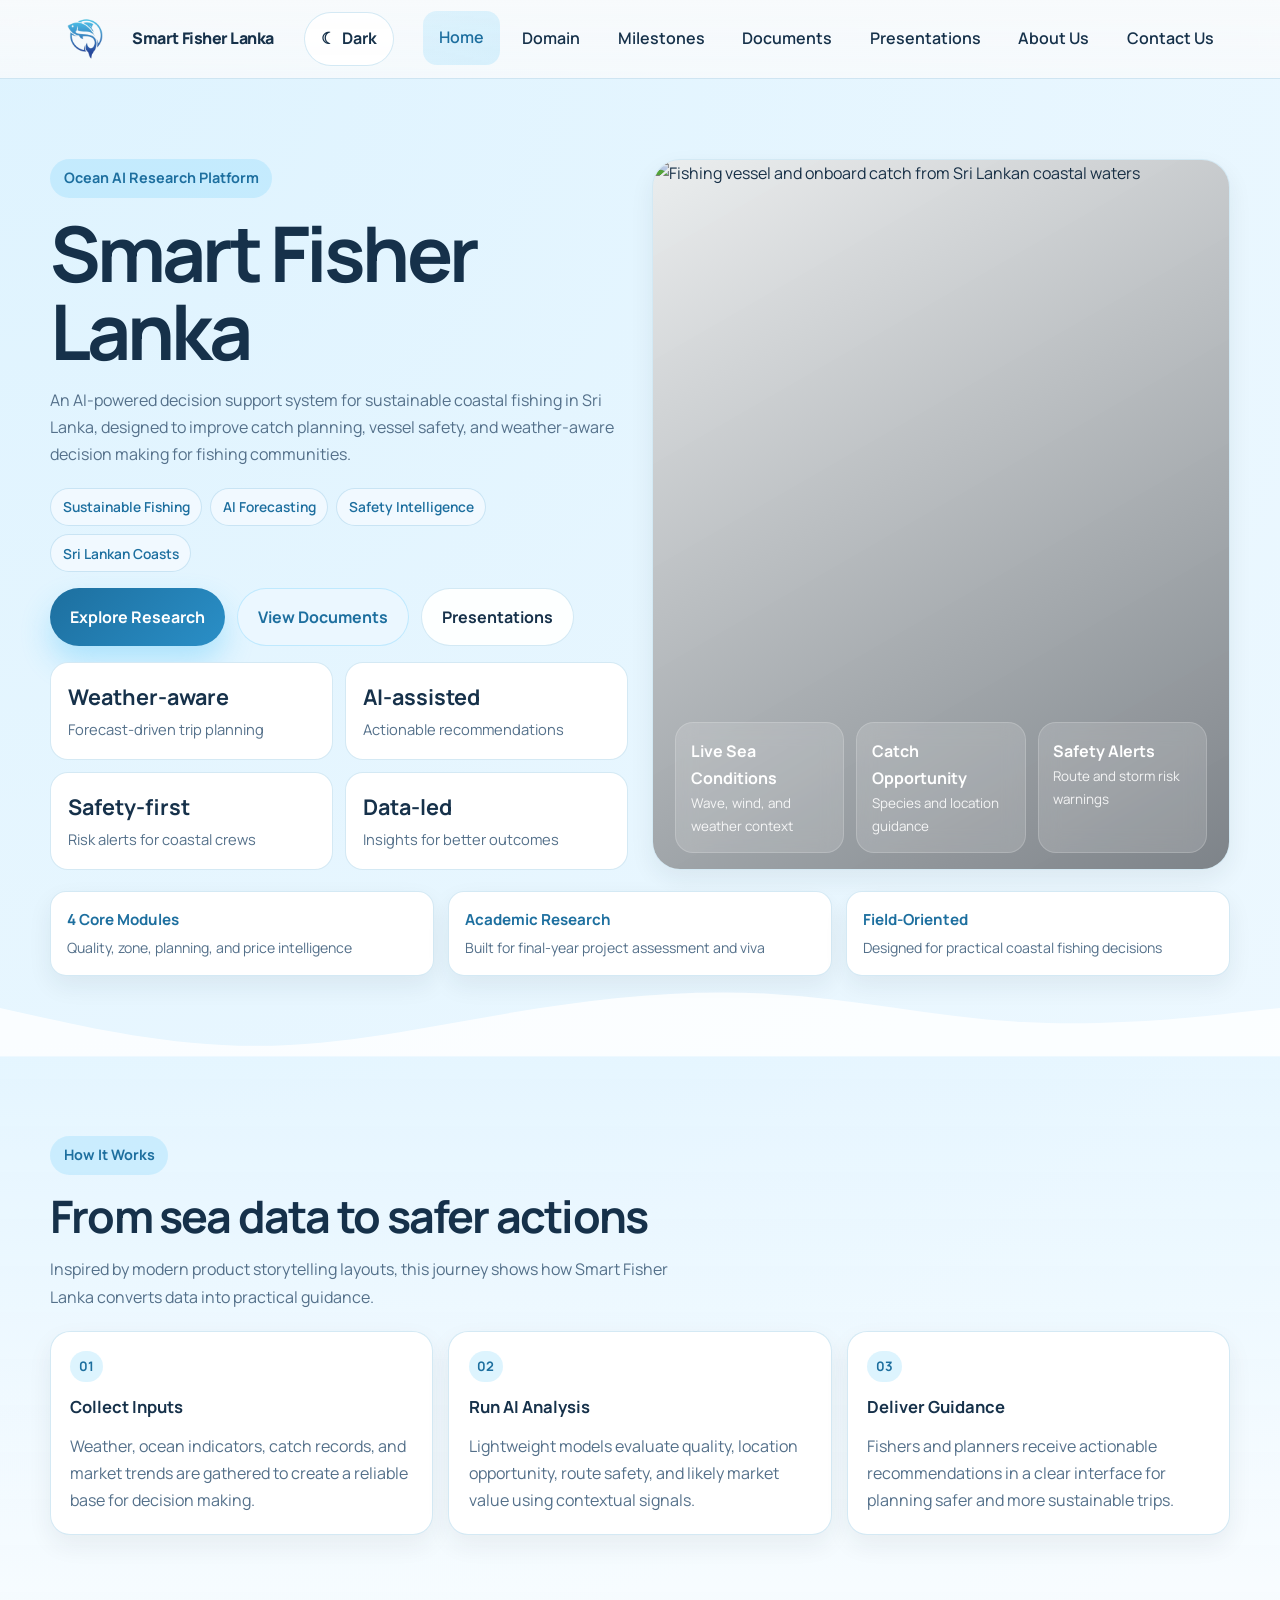
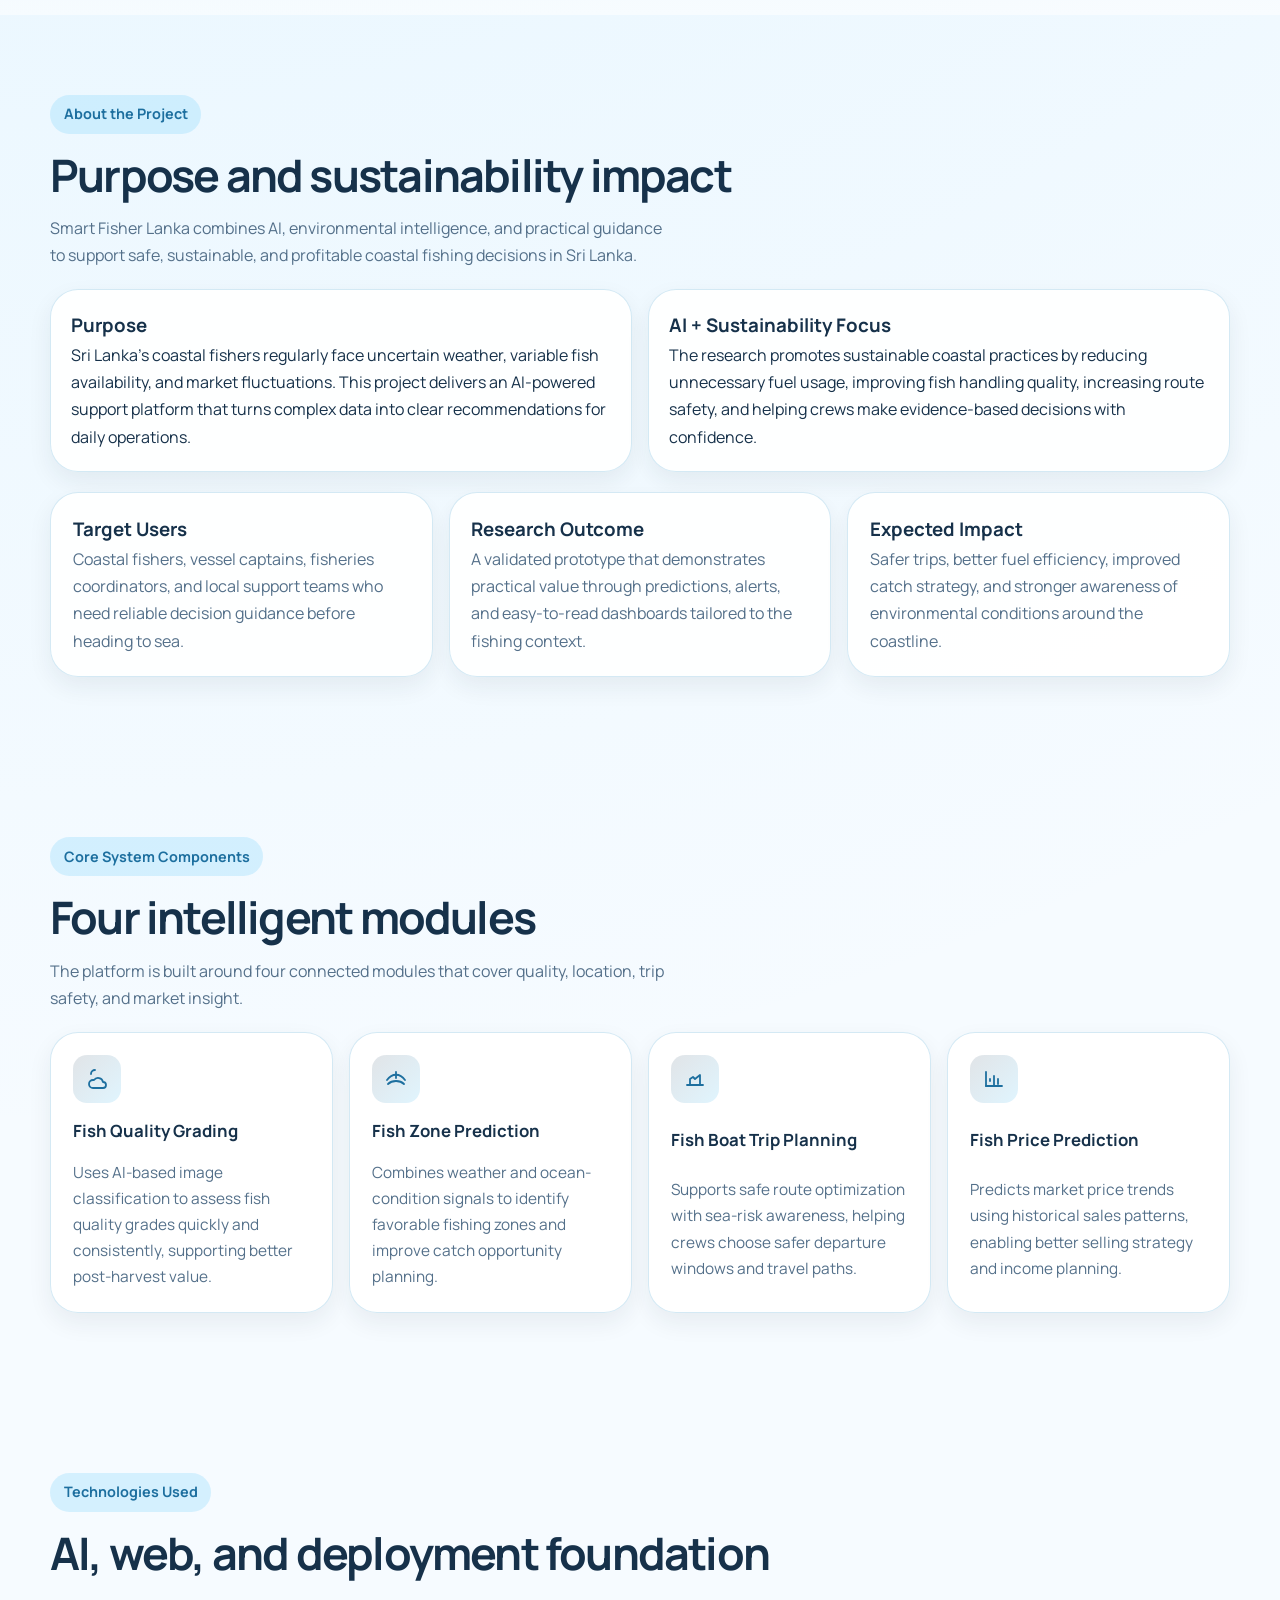
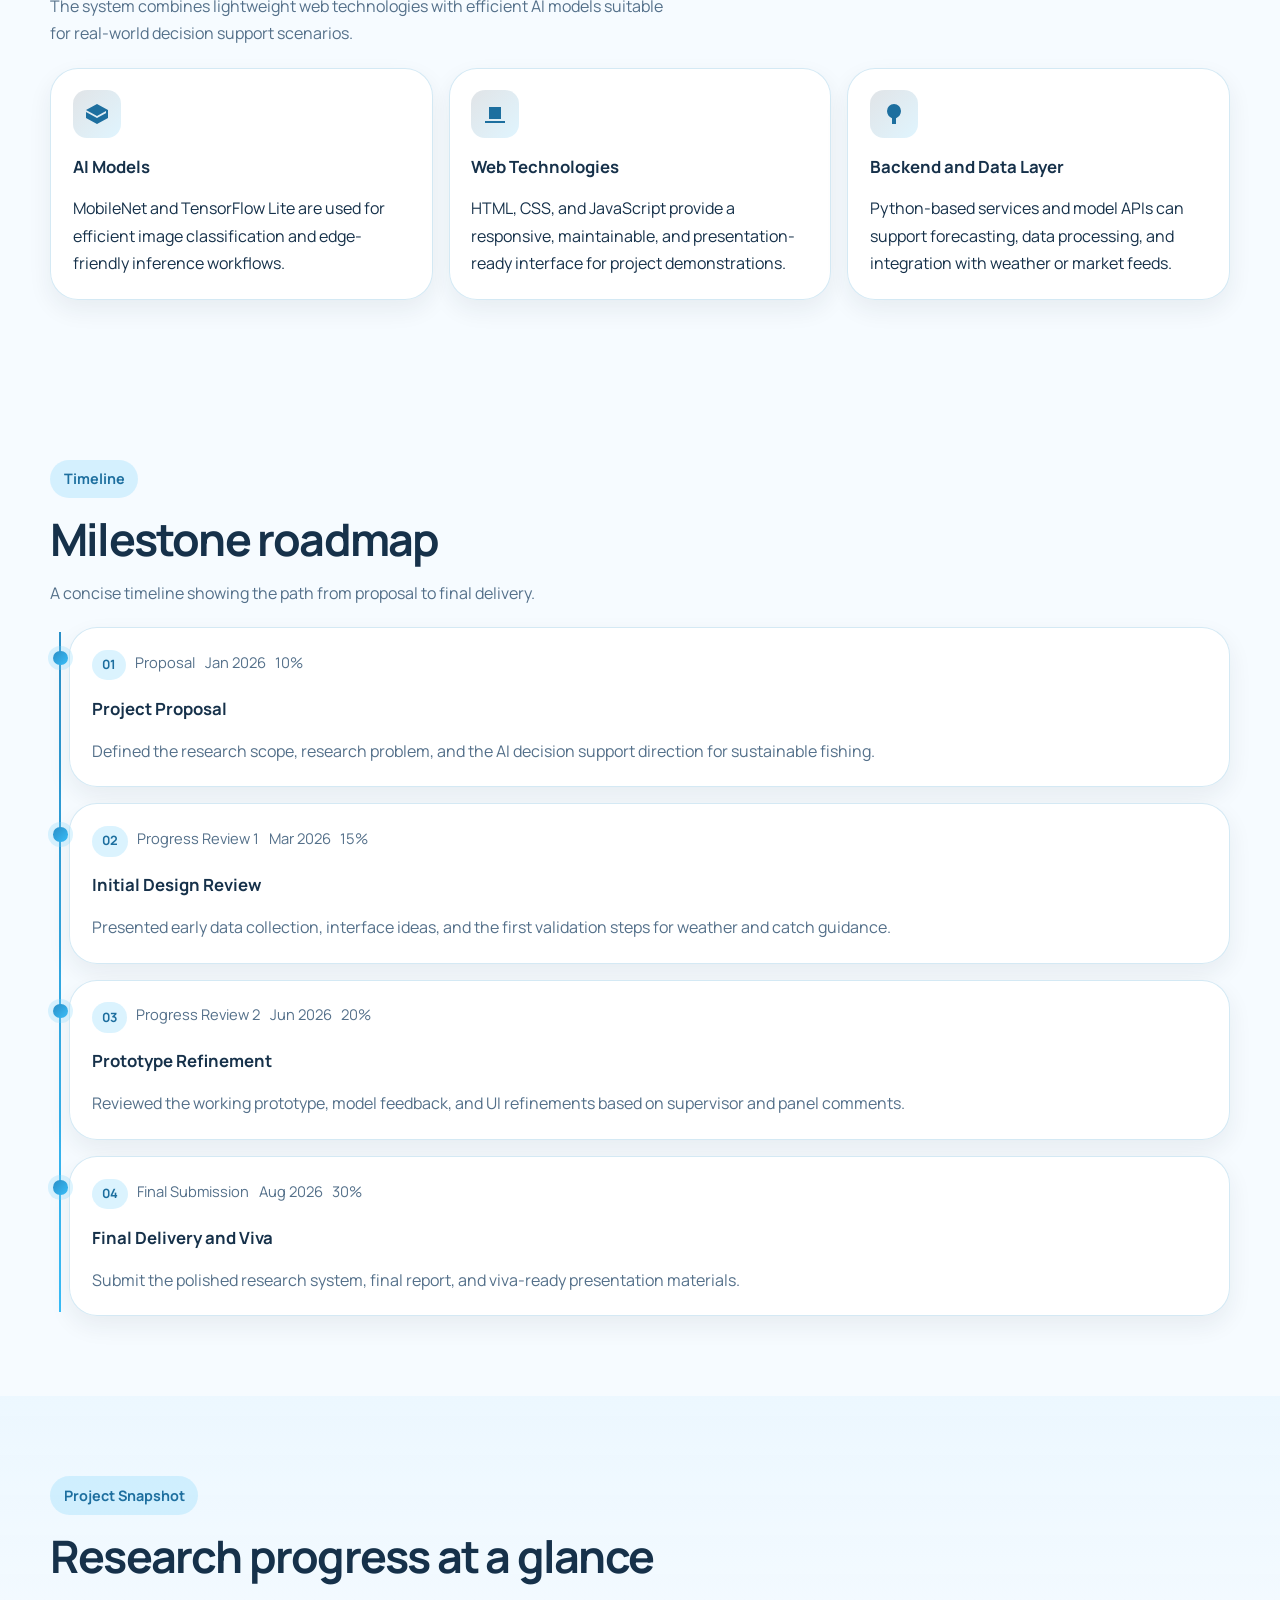
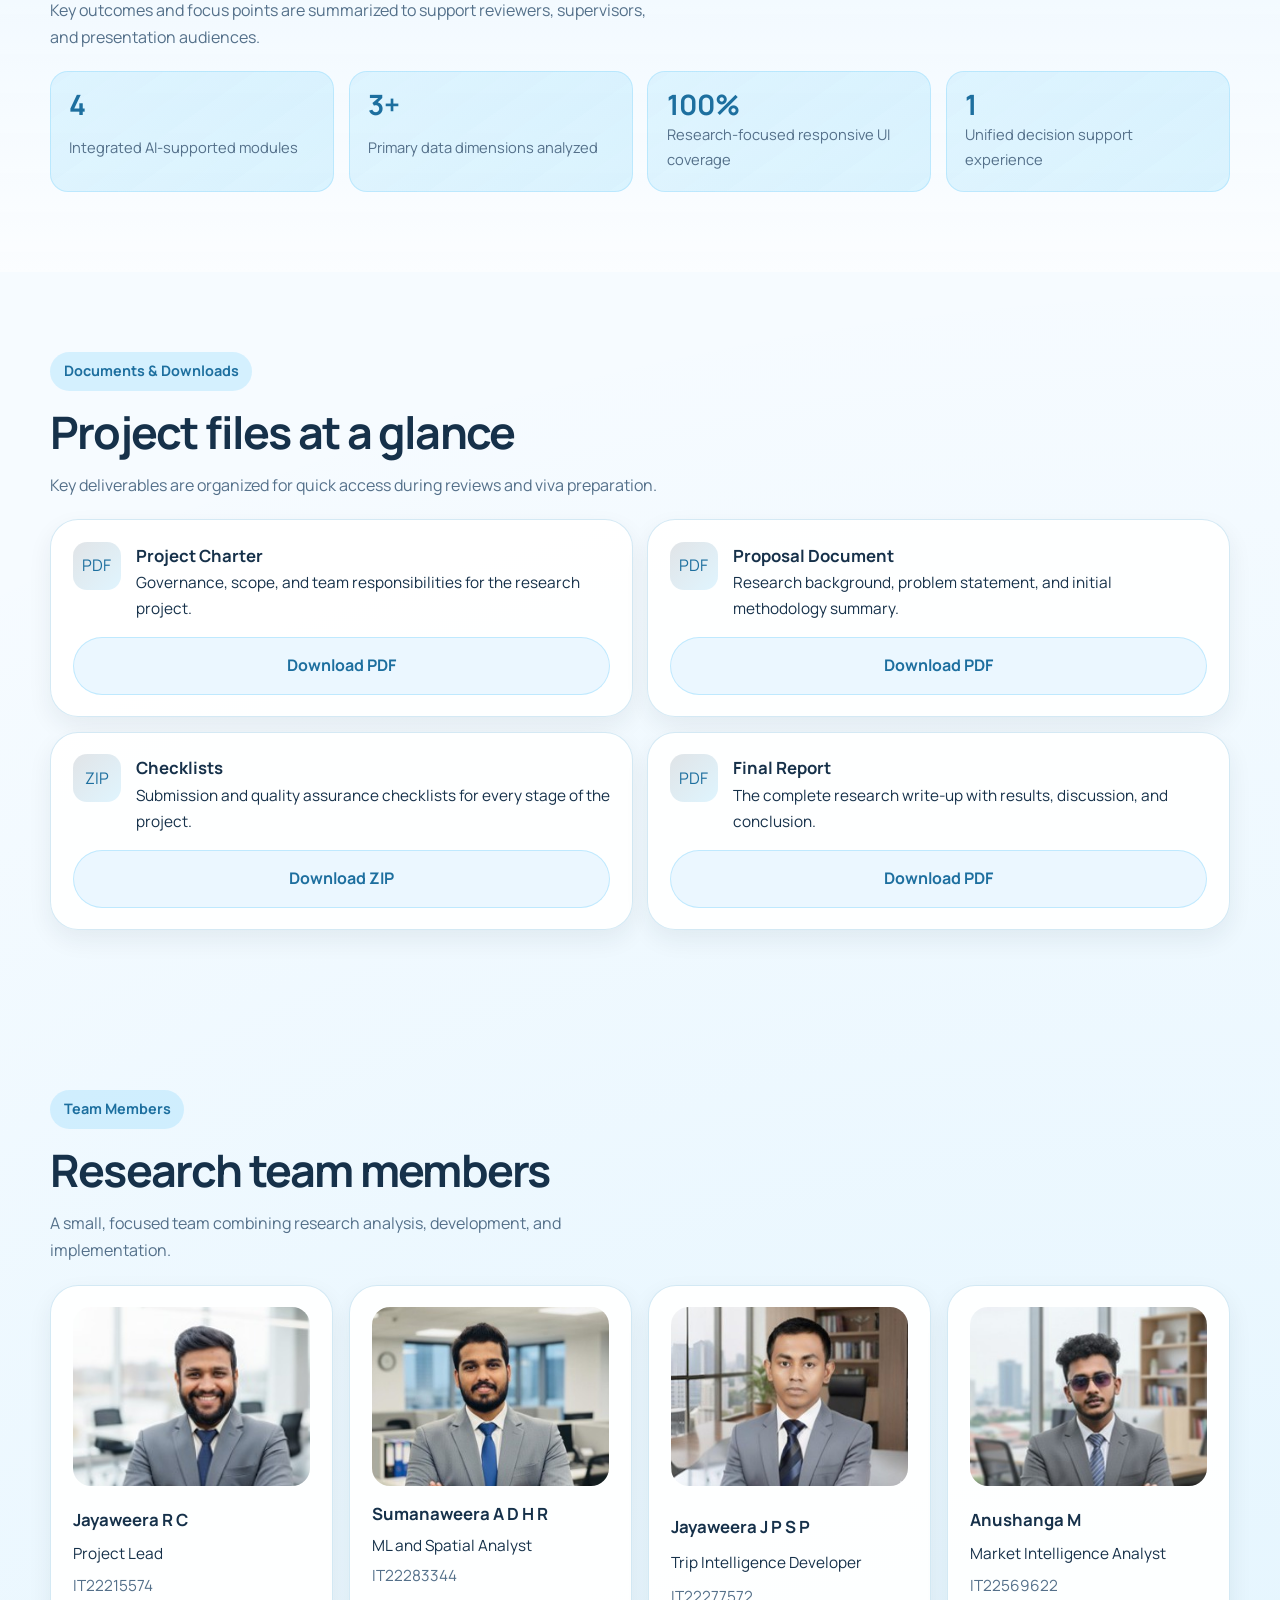
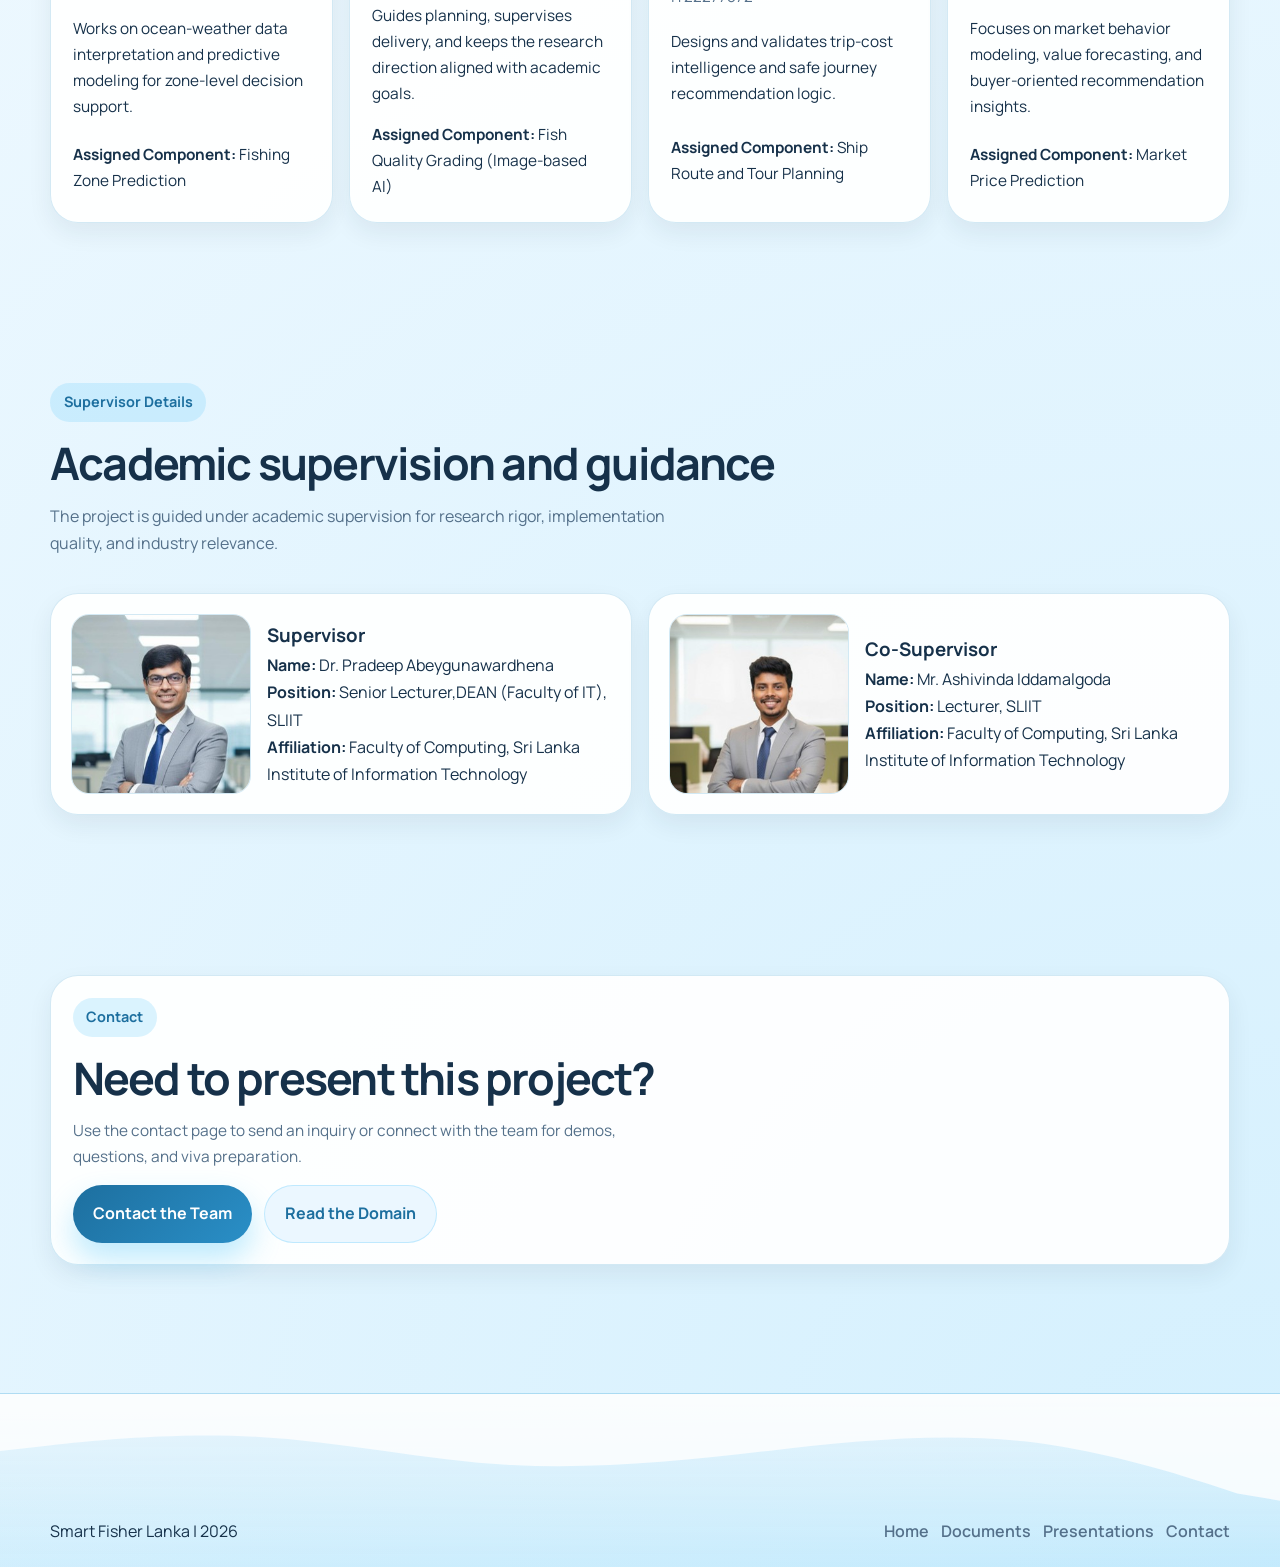
==== commit 1509b116: "Update team member details and adjust assigned components in about and index pages Co-authored-by: C" ====
--- a/research-website/index.html
+++ b/research-website/index.html
@@ -643,10 +643,10 @@
                 <p class="muted">IT22215574</p>
               </div>
               <p>
-                Guides planning, supervises delivery, and keeps the research
-                direction aligned with academic goals.
-              </p>
-              <p><strong>Assigned Component:</strong> Fish Quality Grading (Image-based AI)</p>
+                Works on ocean-weather data interpretation and predictive
+                modeling for zone-level decision support.
+              </p>
+              <p><strong>Assigned Component:</strong> Fishing Zone Prediction</p>
             </article>
 
             <article class="team-card fade-in">
@@ -662,10 +662,10 @@
                 <p class="muted">IT22283344</p>
               </div>
               <p>
-                Works on ocean-weather data interpretation and predictive
-                modeling for zone-level decision support.
-              </p>
-              <p><strong>Assigned Component:</strong> Fishing Zone Prediction</p>
+                Guides planning, supervises delivery, and keeps the research
+                direction aligned with academic goals.
+              </p>
+              <p><strong>Assigned Component:</strong> Fish Quality Grading (Image-based AI)</p>
             </article>
 
             <article class="team-card fade-in">
@@ -730,8 +730,8 @@
               />
               <div>
                 <h3>Supervisor</h3>
-                <p><strong>Name:</strong> Dr. [Supervisor Name]</p>
-                <p><strong>Position:</strong> Senior Lecturer, SLIIT</p>
+                <p><strong>Name:</strong> Dr. Pradeep Abeygunawardhena</p>
+                <p><strong>Position:</strong> Senior Lecturer,DEAN (Faculty of IT), SLIIT</p>
                 <p><strong>Affiliation:</strong> Faculty of Computing, Sri Lanka Institute of Information Technology</p>
               </div>
             </article>
@@ -745,7 +745,7 @@
               />
               <div>
                 <h3>Co-Supervisor</h3>
-                <p><strong>Name:</strong> Mr. [Co-Supervisor Name]</p>
+                <p><strong>Name:</strong> Mr. Ashivinda Iddamalgoda</p>
                 <p><strong>Position:</strong> Lecturer, SLIIT</p>
                 <p><strong>Affiliation:</strong> Faculty of Computing, Sri Lanka Institute of Information Technology</p>
               </div>
--- a/research-website/css/styles.css
+++ b/research-website/css/styles.css
@@ -1264,9 +1264,12 @@
     grid-template-columns: repeat(4, minmax(0, 1fr));
   }
 
-  .download-grid,
+  .download-grid {
+    grid-template-columns: repeat(2, minmax(0, 1fr));
+  }
+
   .team-grid {
-    grid-template-columns: repeat(2, minmax(0, 1fr));
+    grid-template-columns: repeat(4, minmax(0, 1fr));
   }
 
   .doc-card-grid-3 {
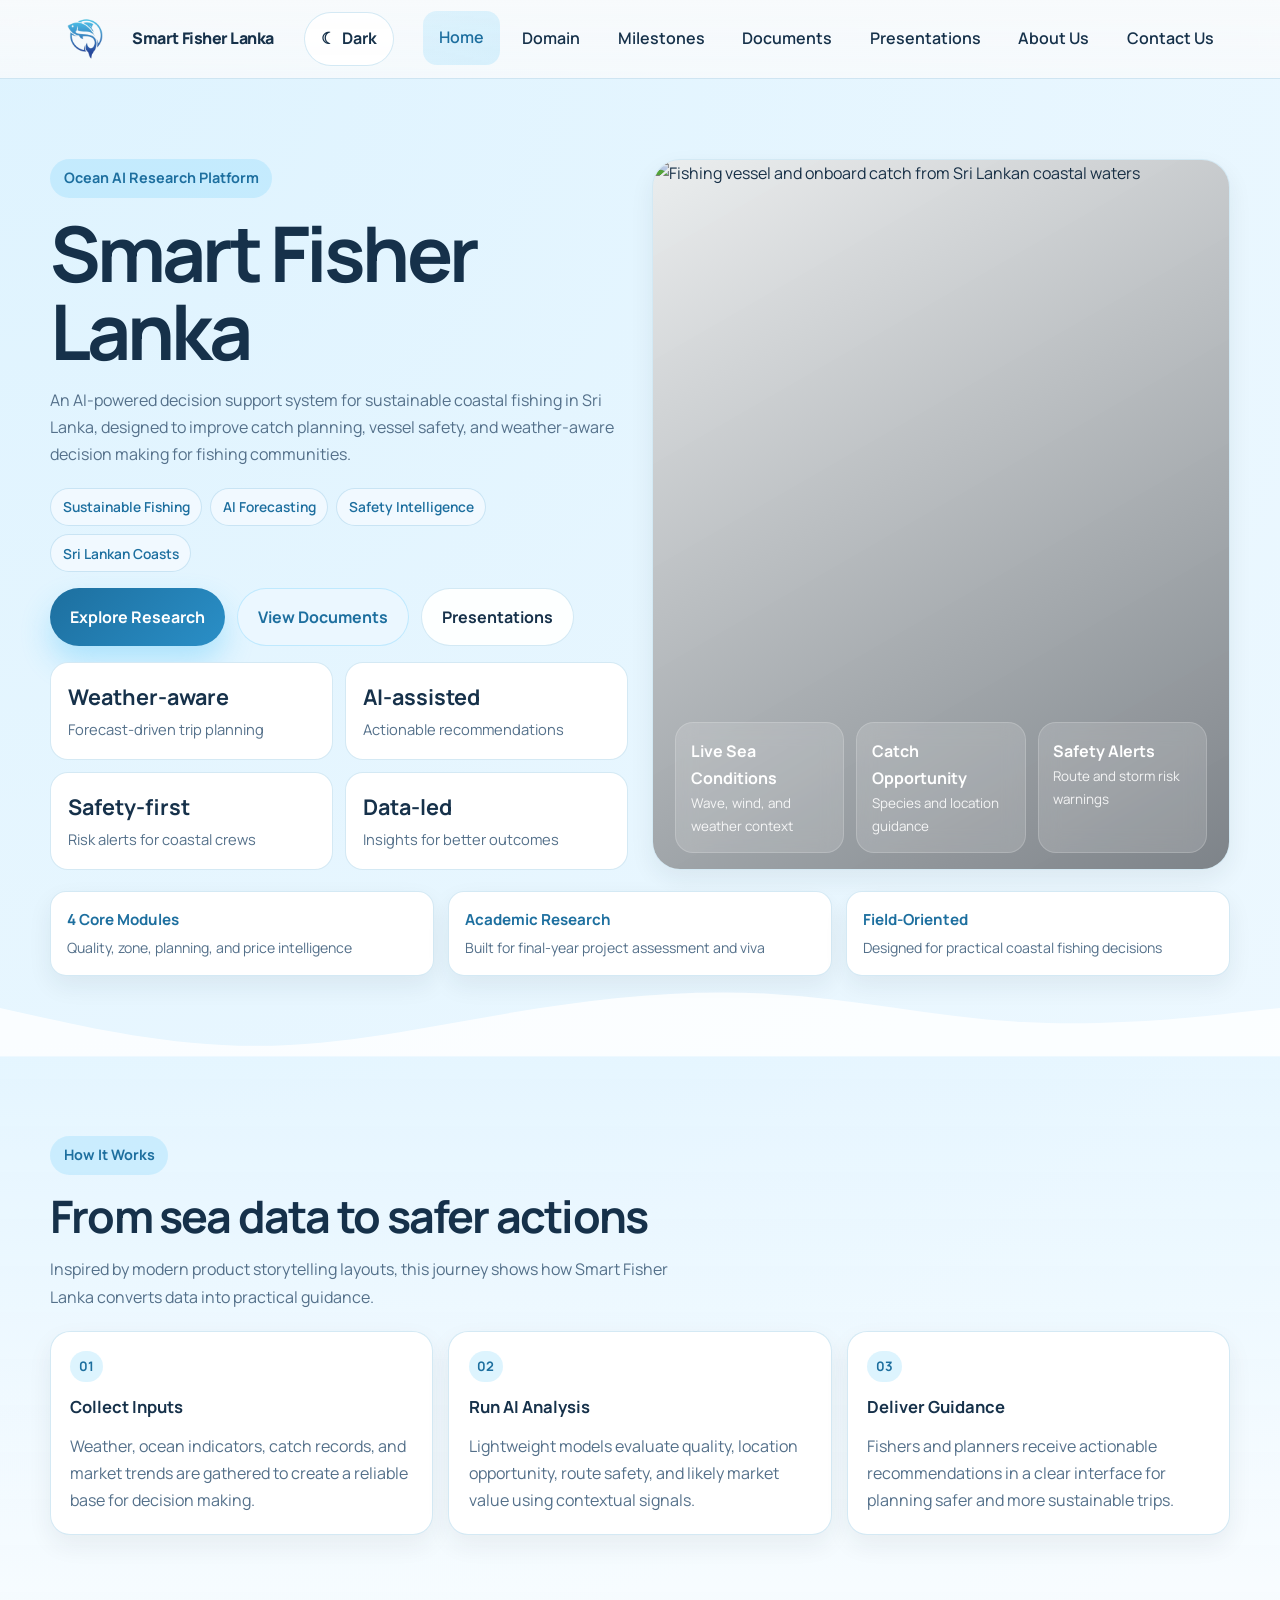
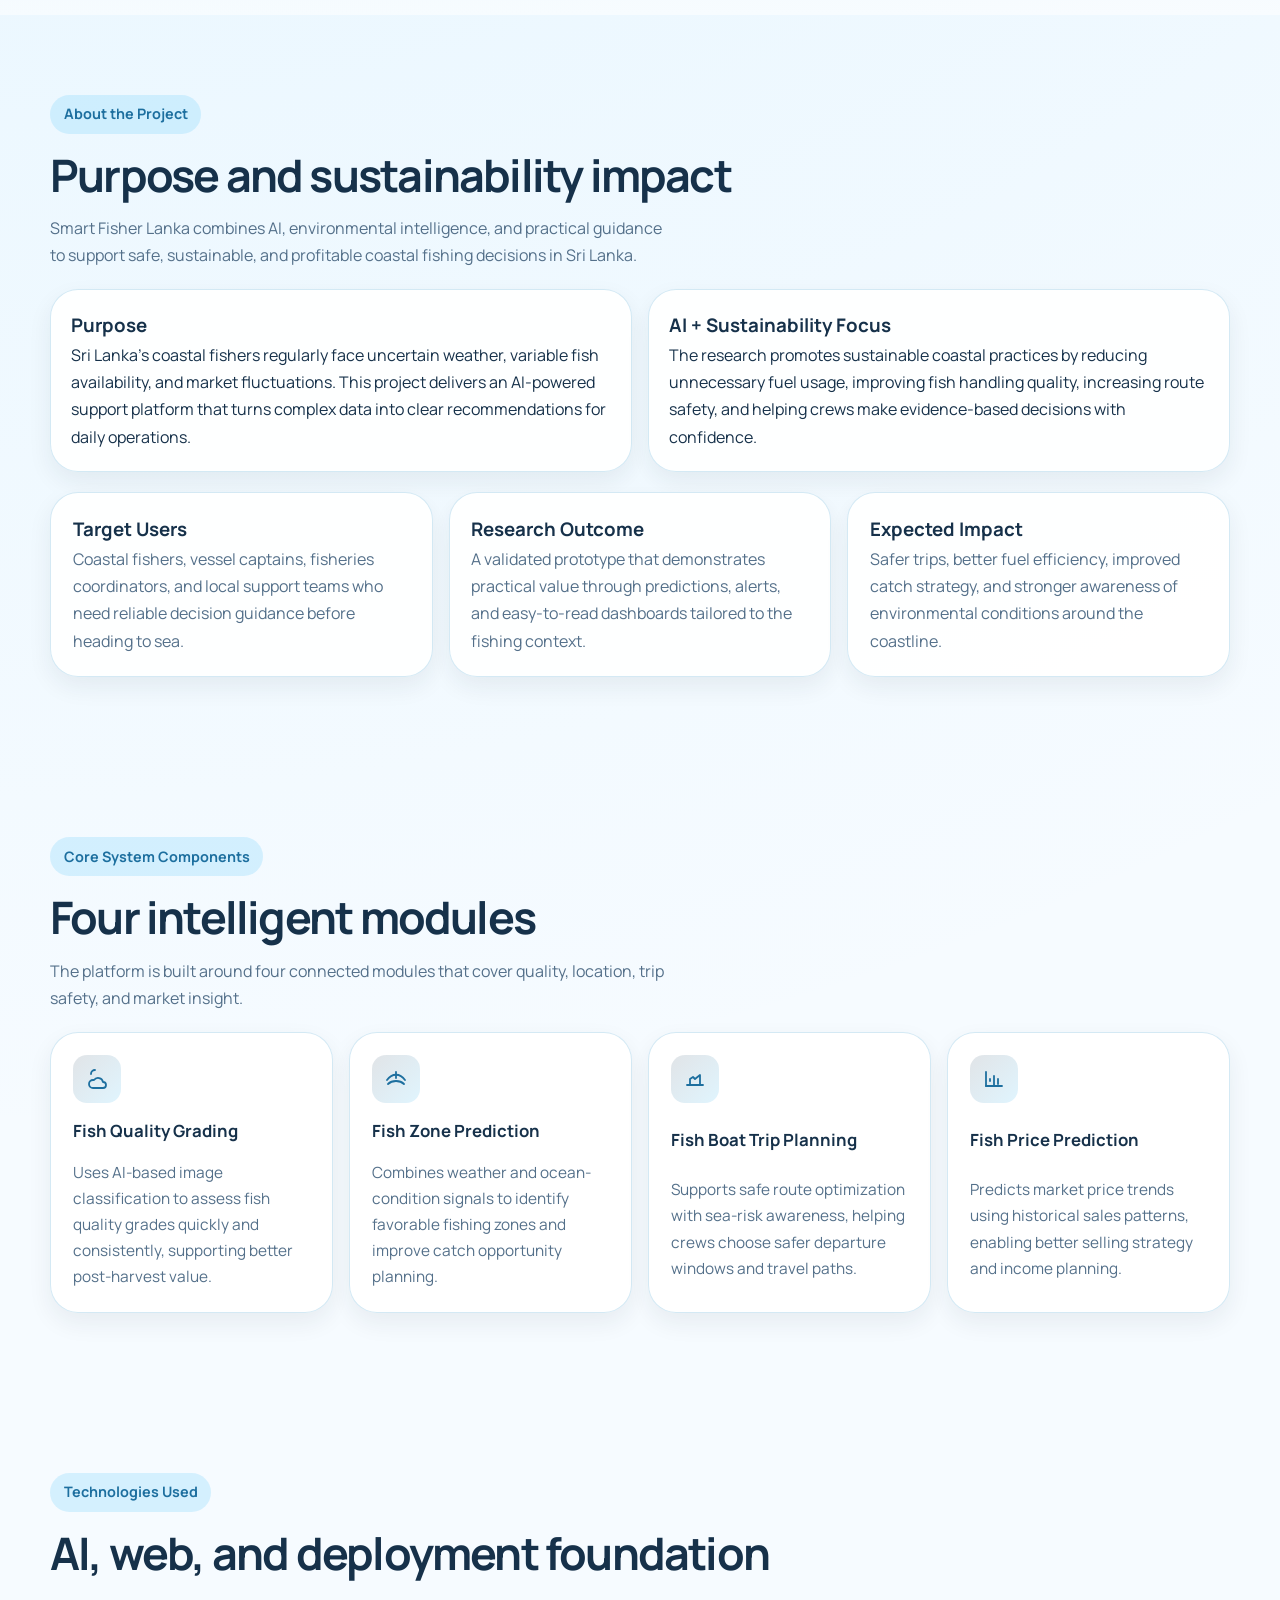
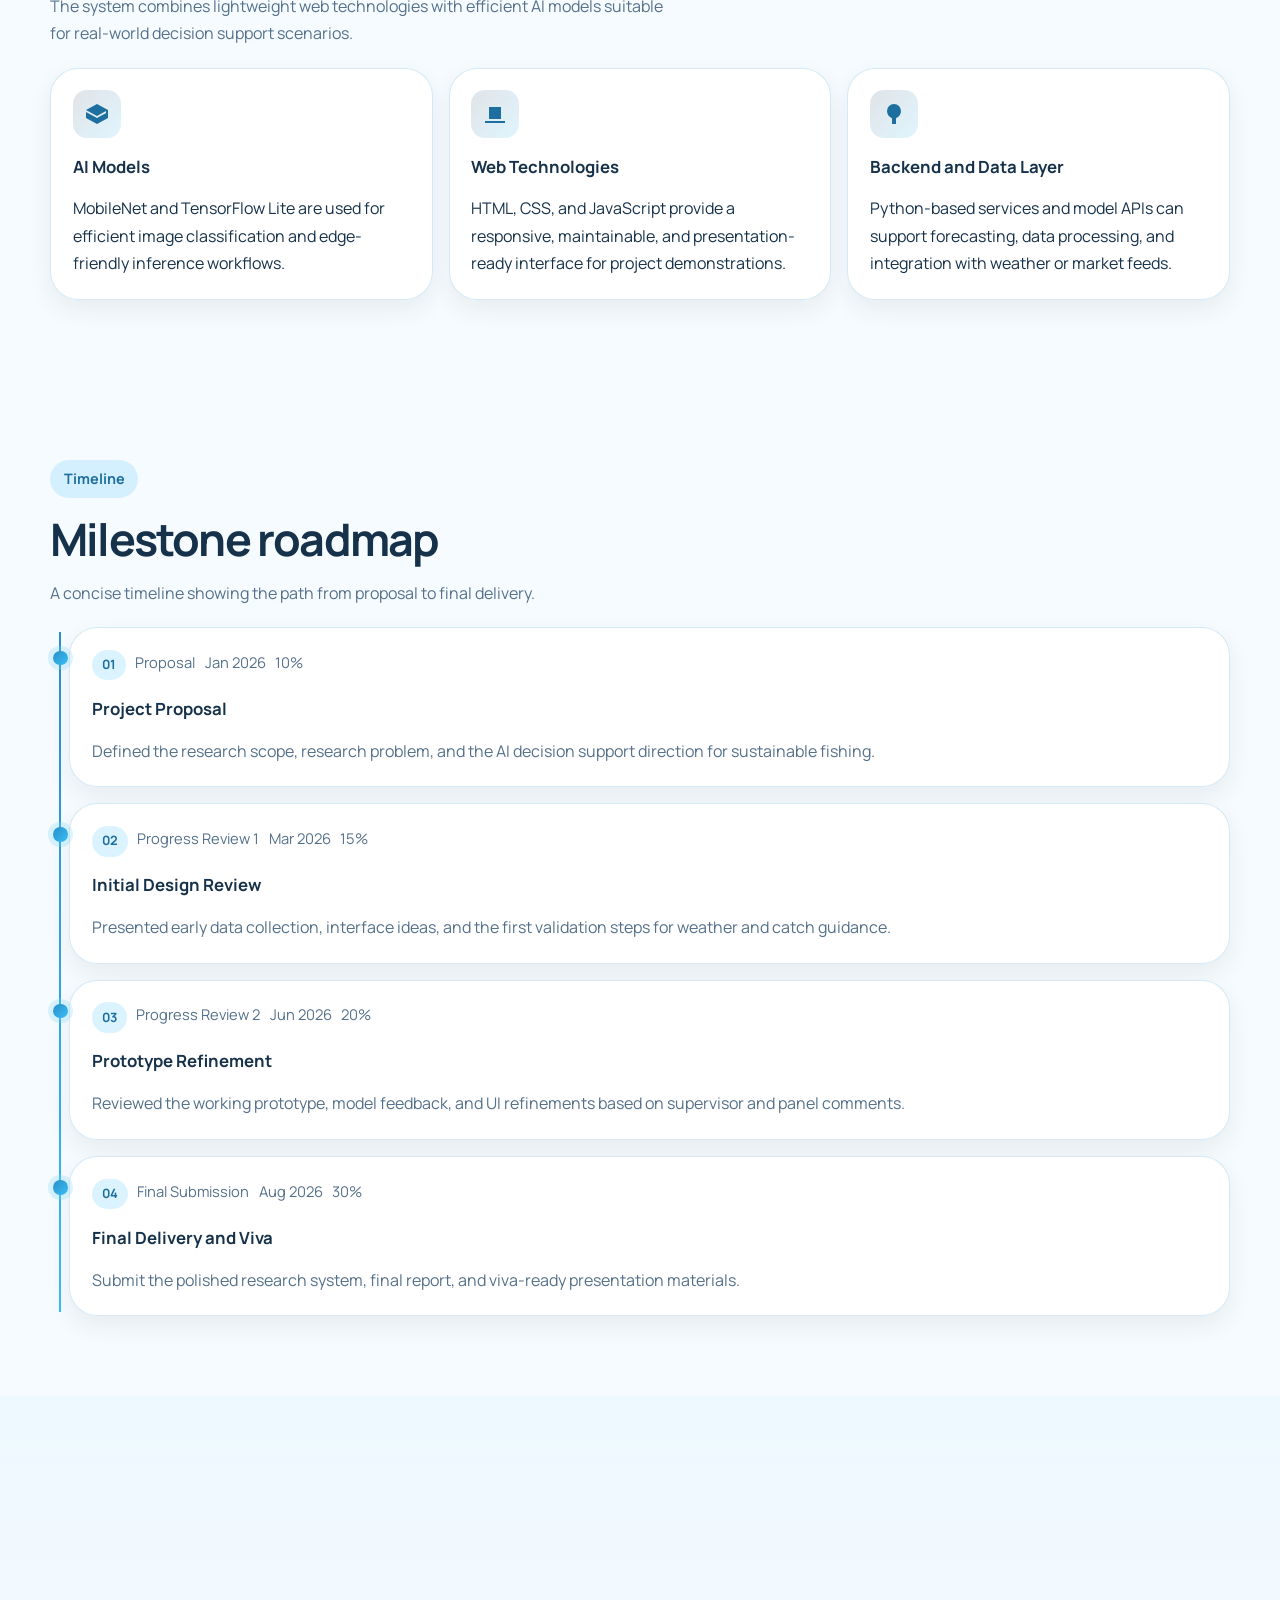
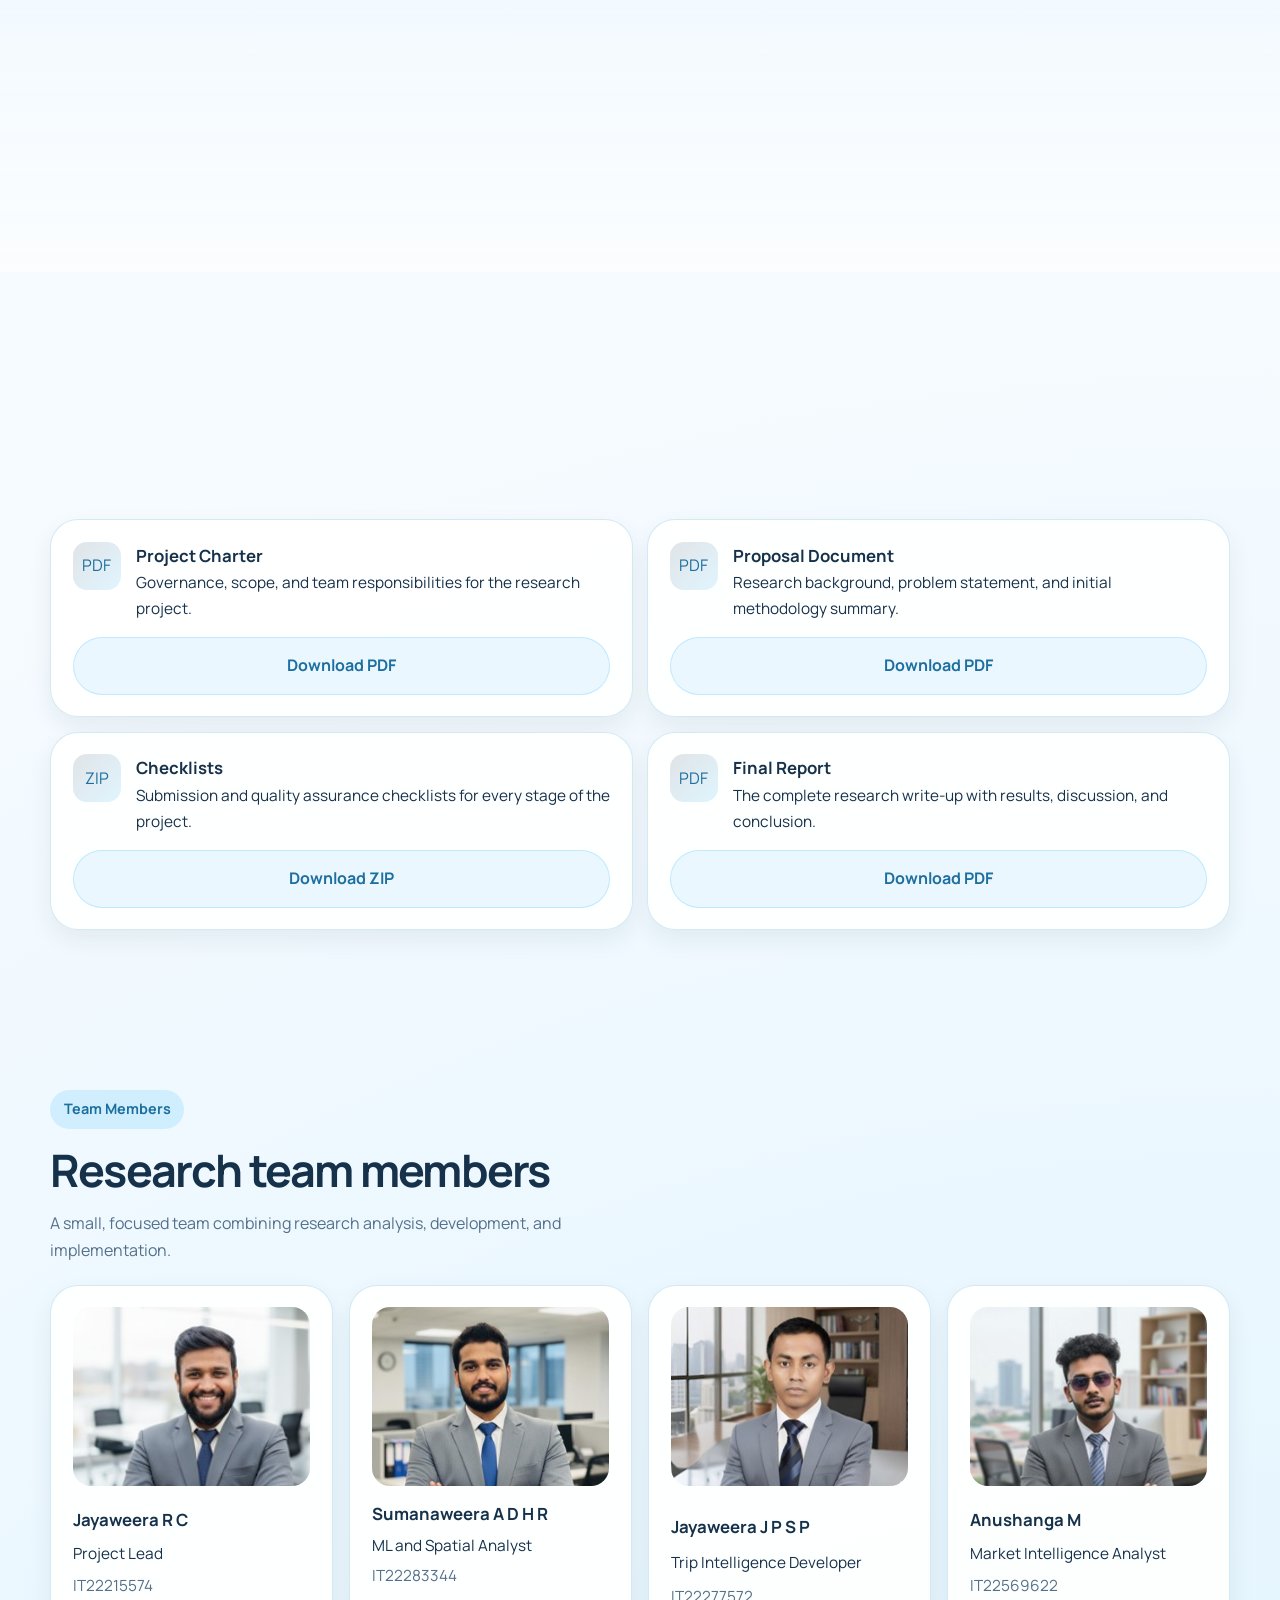
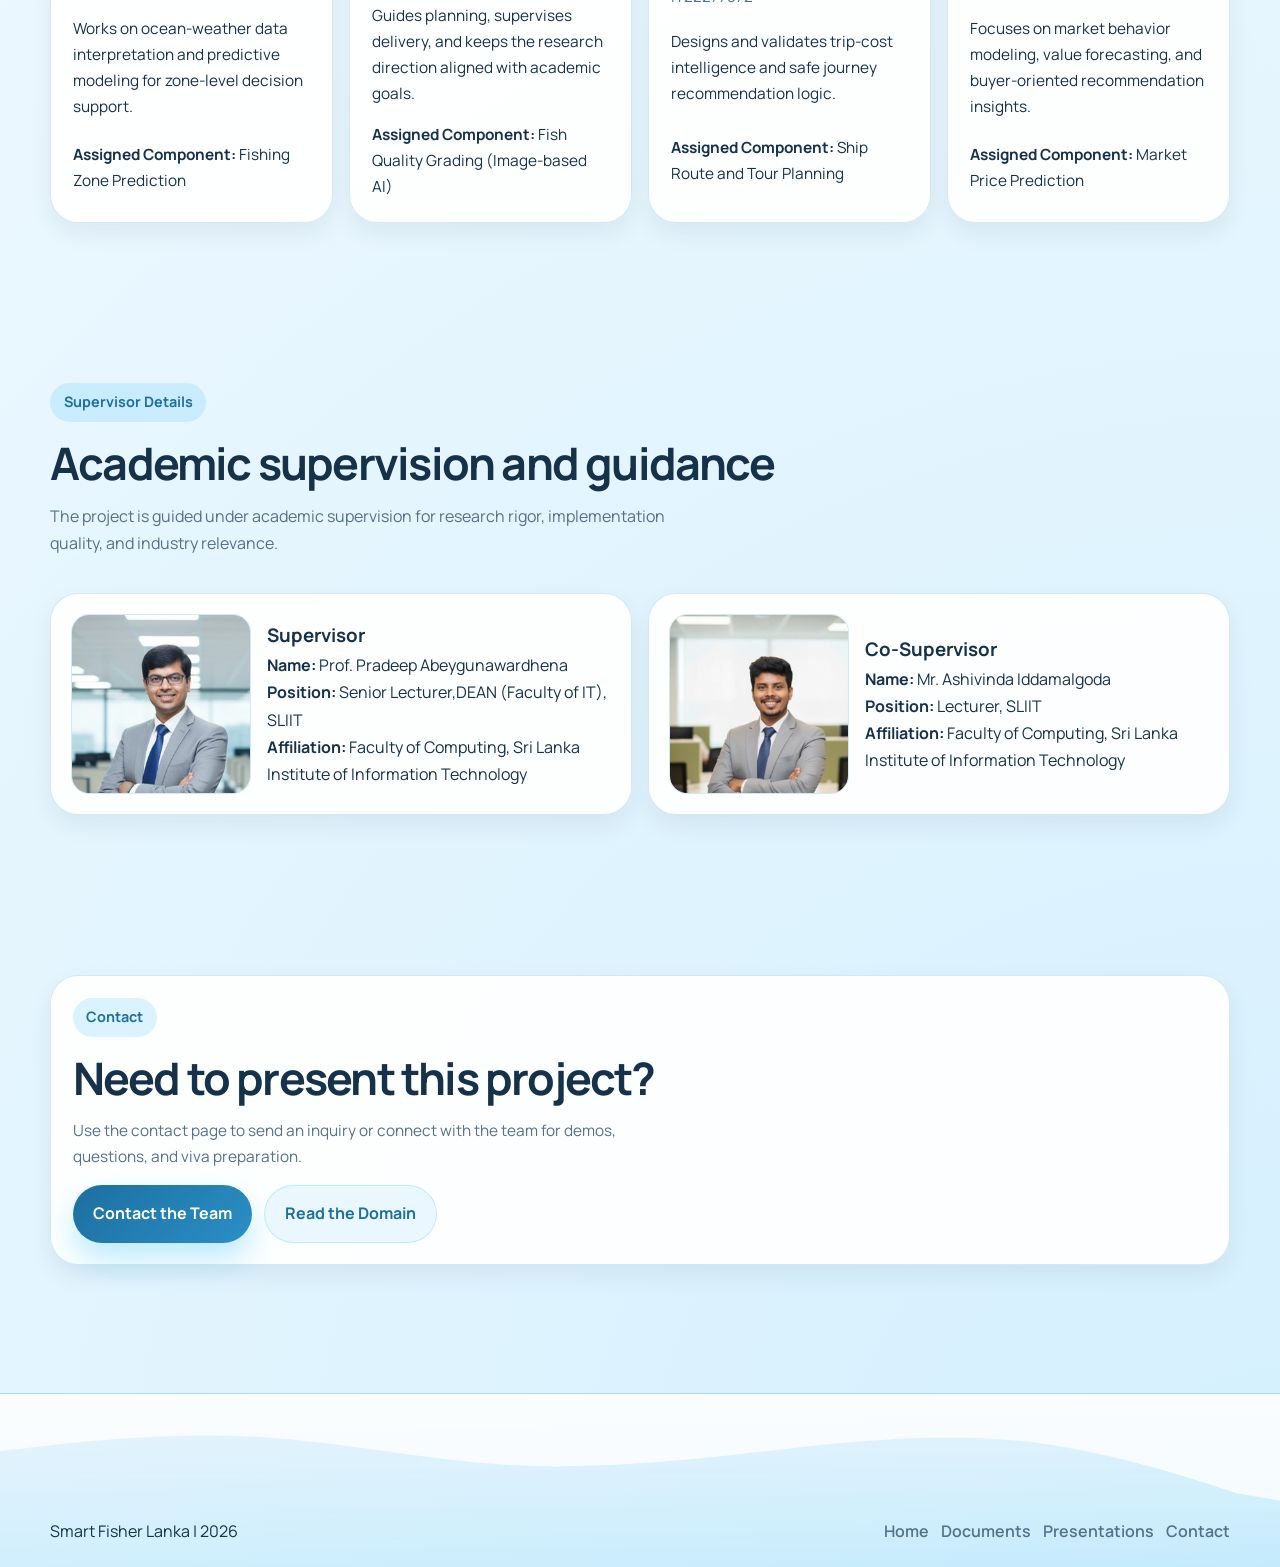
==== commit ecffc38a: "ui" ====
--- a/research-website/index.html
+++ b/research-website/index.html
@@ -730,7 +730,7 @@
               />
               <div>
                 <h3>Supervisor</h3>
-                <p><strong>Name:</strong> Dr. Pradeep Abeygunawardhena</p>
+                <p><strong>Name:</strong> Prof. Pradeep Abeygunawardhena</p>
                 <p><strong>Position:</strong> Senior Lecturer,DEAN (Faculty of IT), SLIIT</p>
                 <p><strong>Affiliation:</strong> Faculty of Computing, Sri Lanka Institute of Information Technology</p>
               </div>
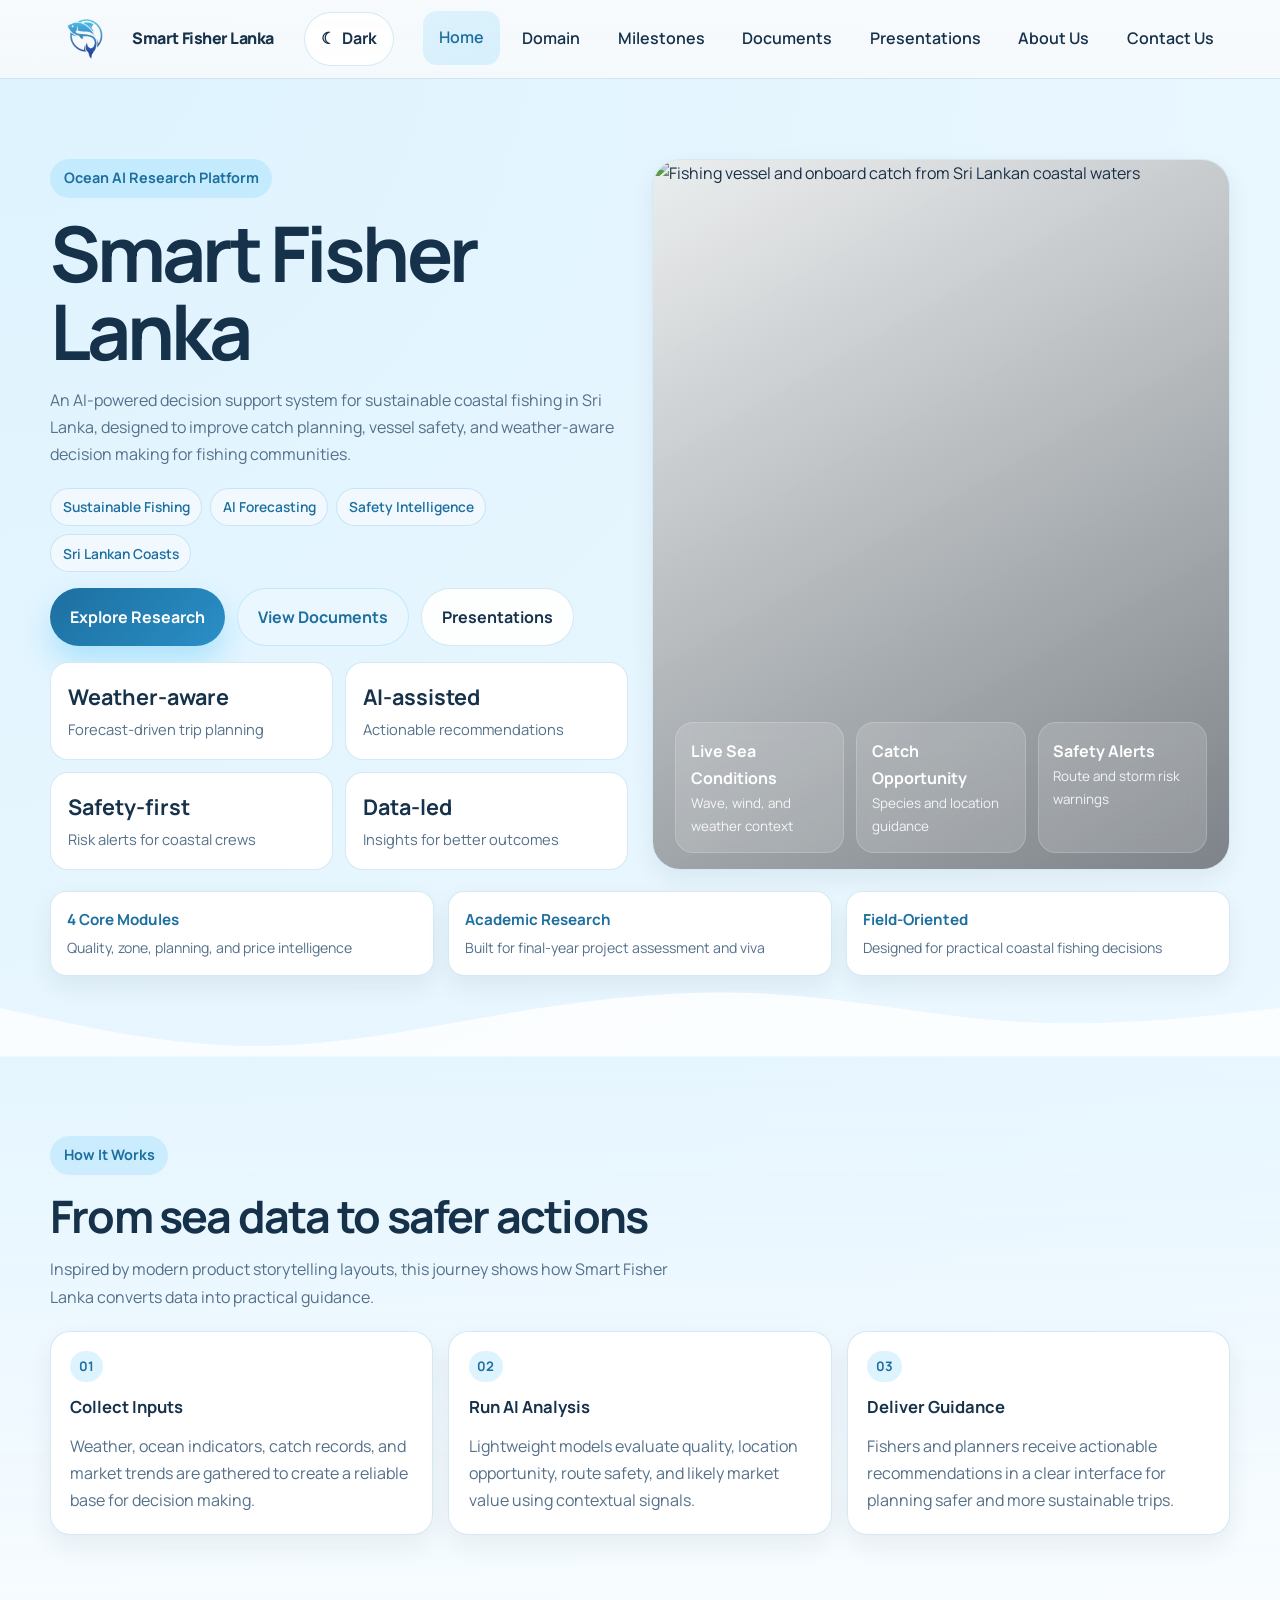
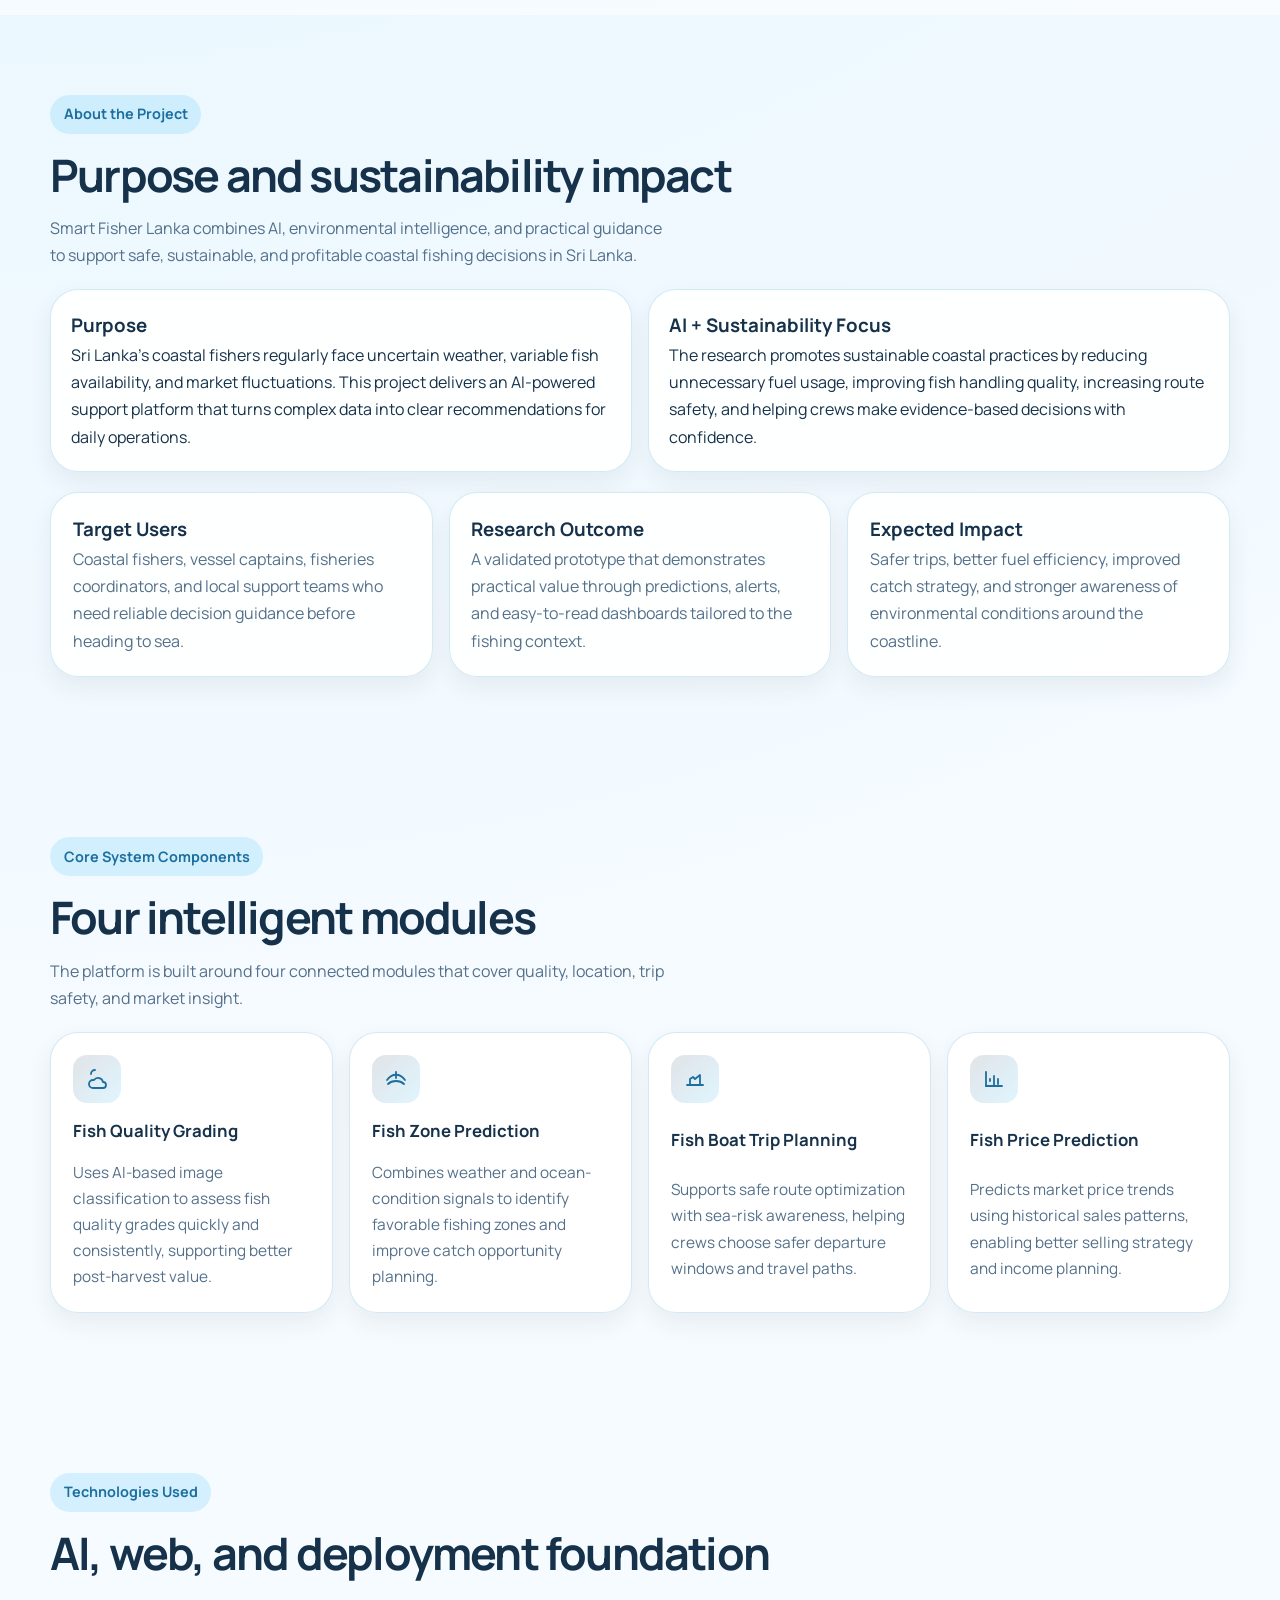
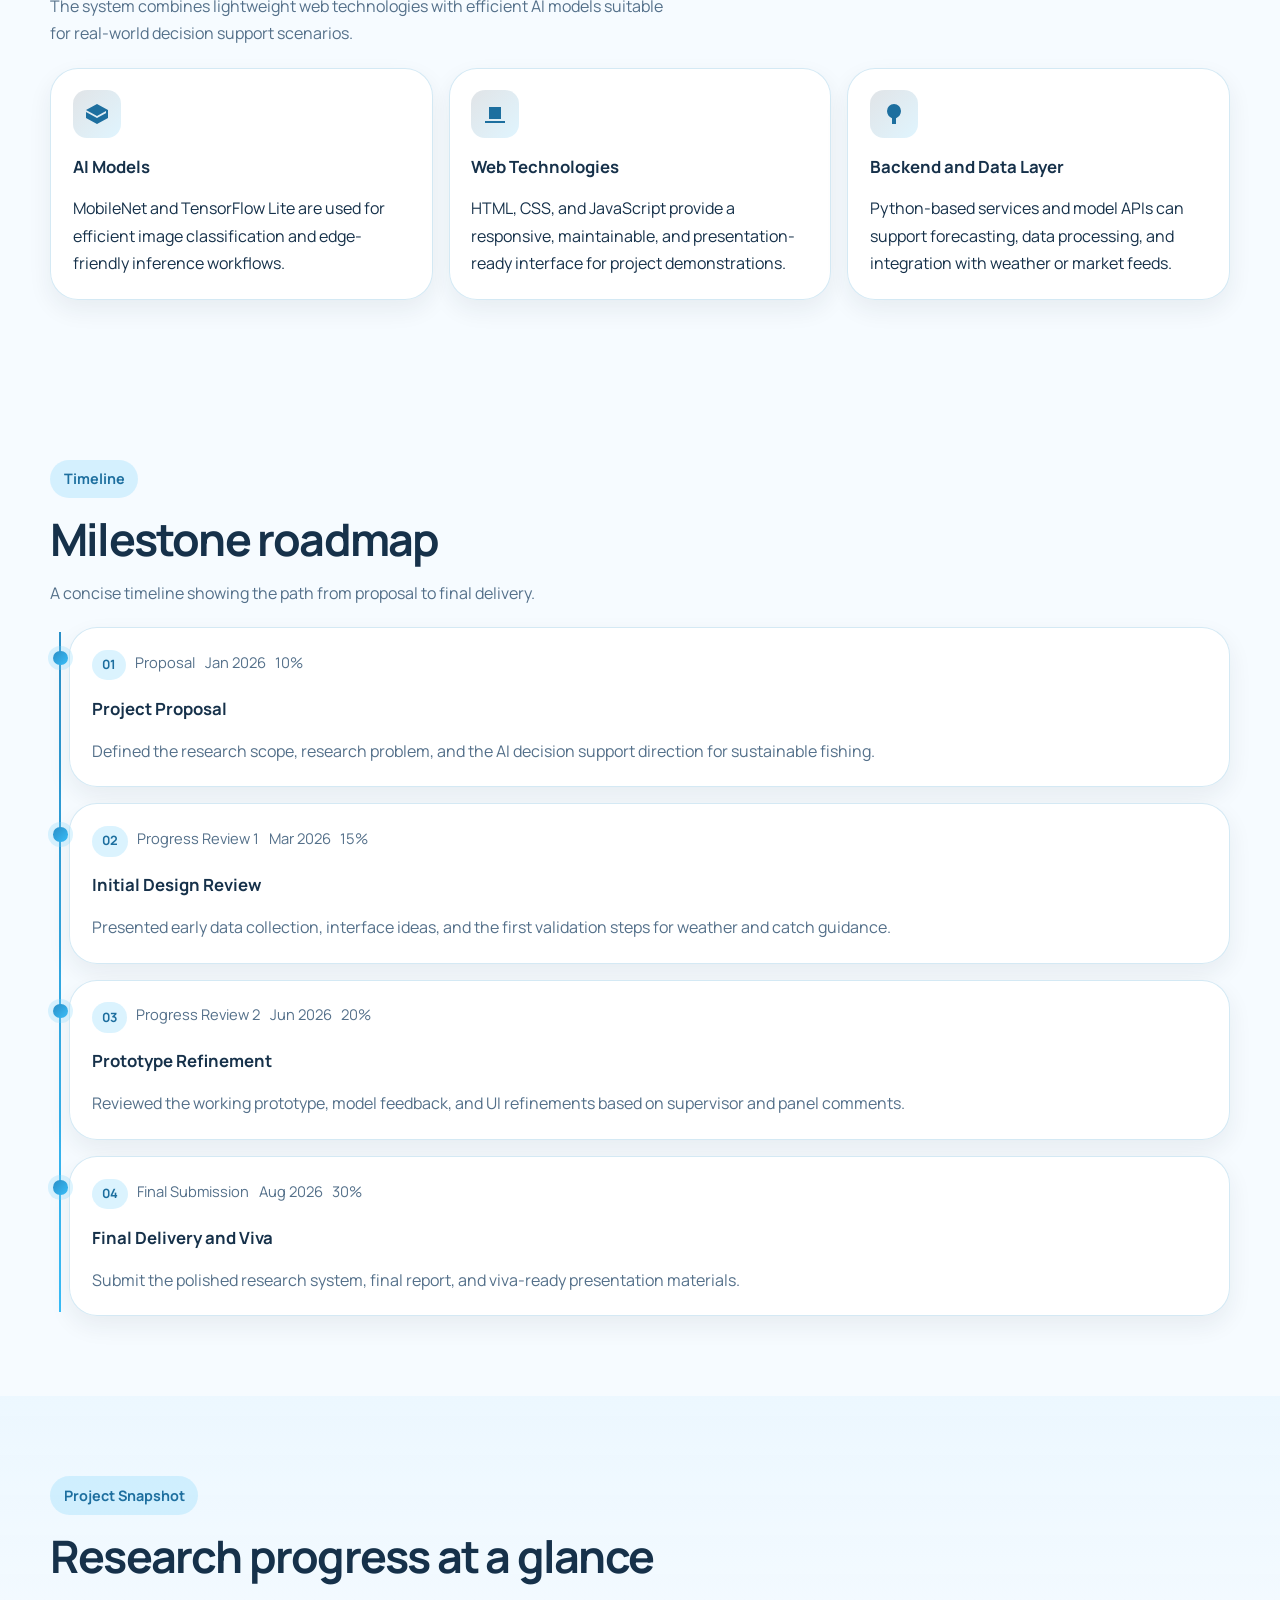
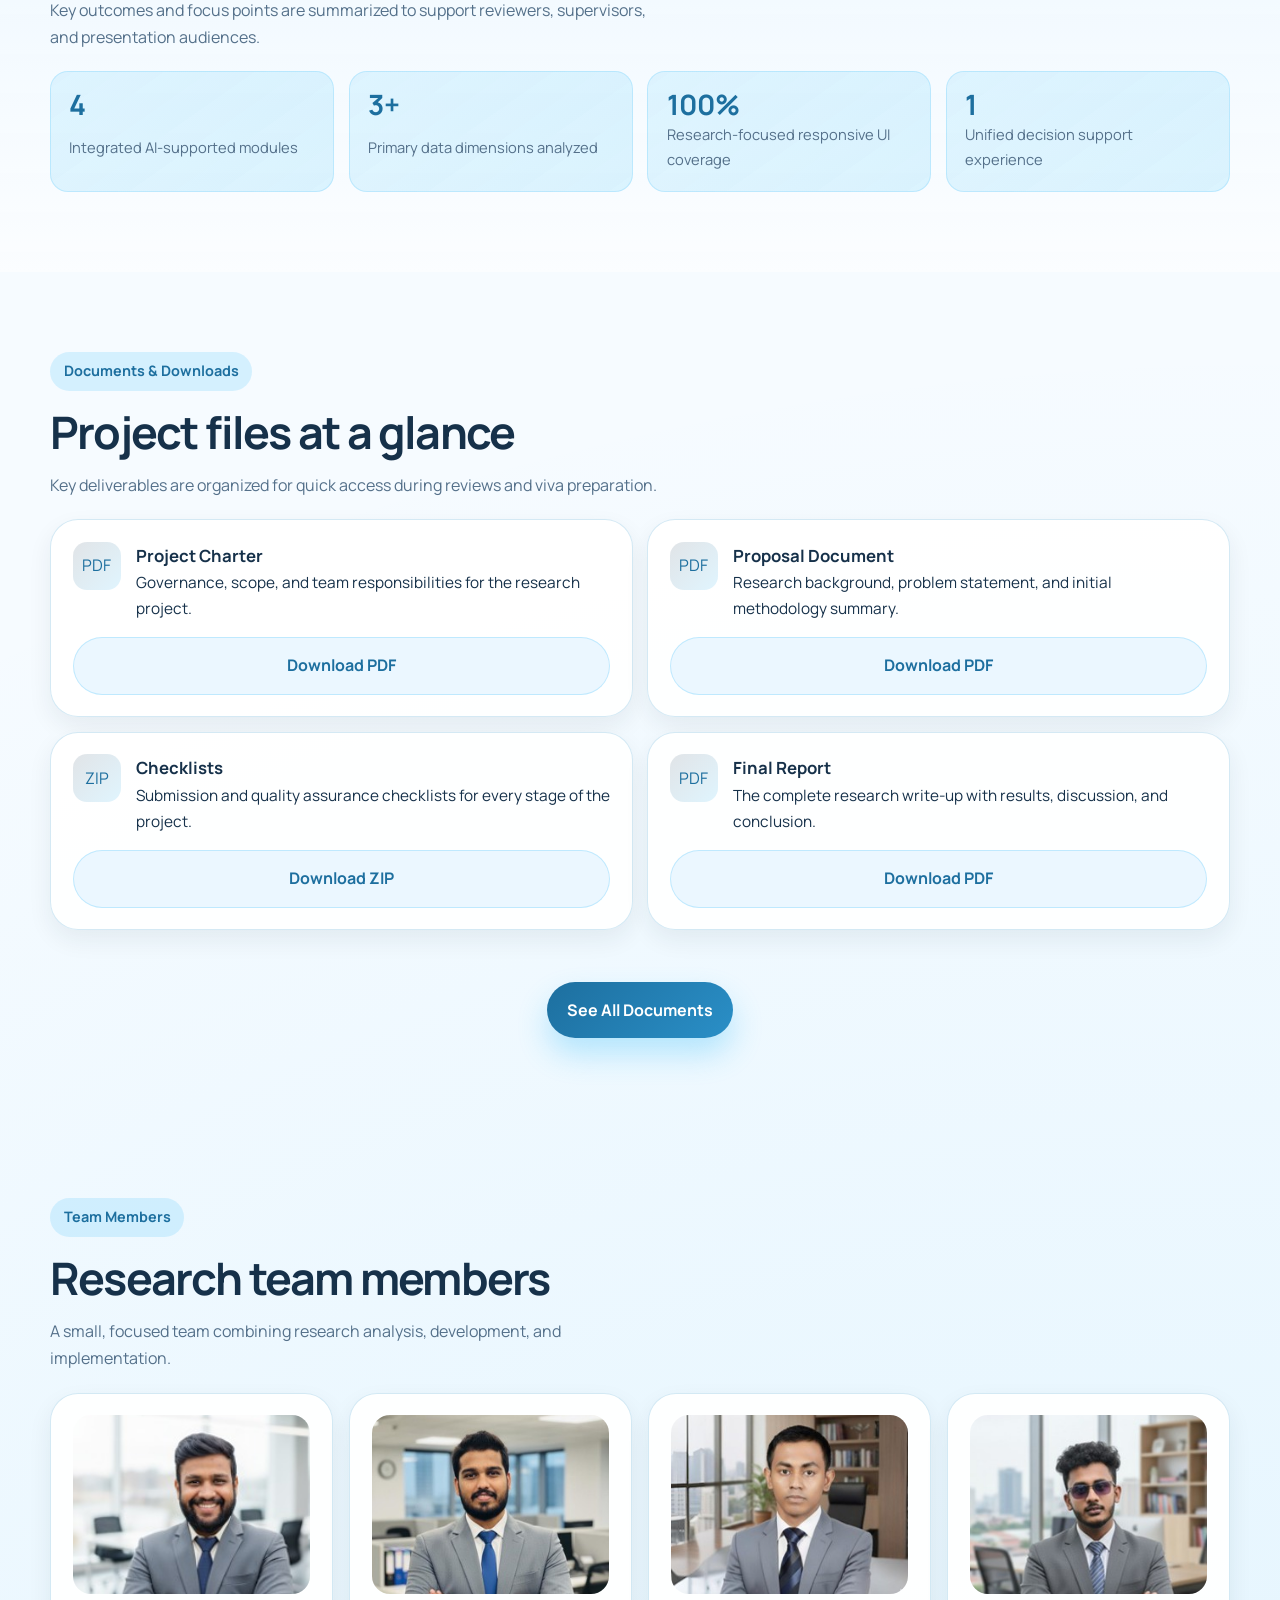
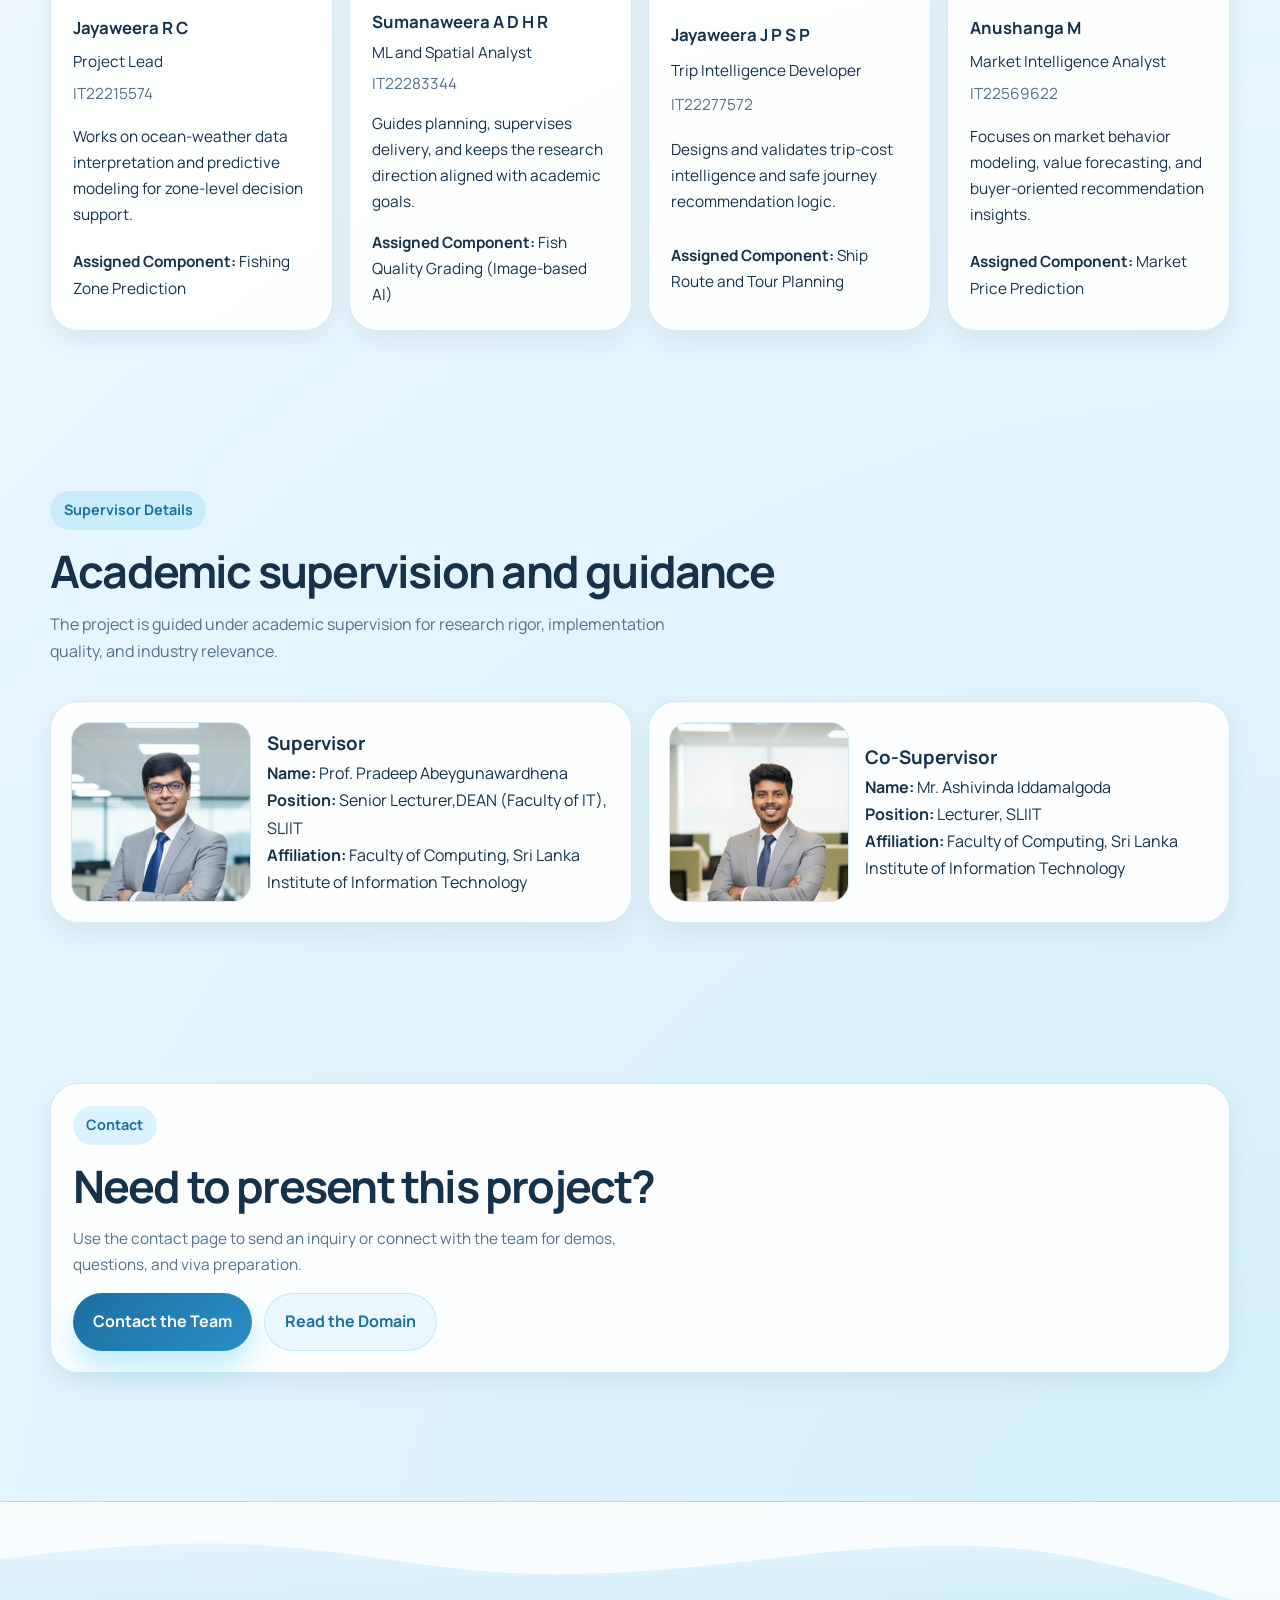
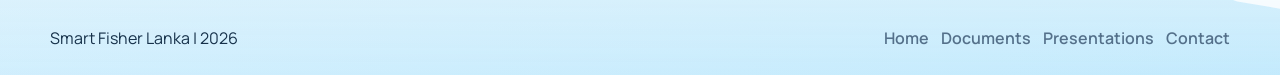
==== commit f746df2d: "see all docment button added" ====
--- a/research-website/index.html
+++ b/research-website/index.html
@@ -614,6 +614,10 @@
                 >Download PDF</a
               >
             </article>
+          </div>
+
+          <div style="text-align: center; margin-top: 2rem;">
+            <a class="btn btn-primary" href="documents.html">See All Documents</a>
           </div>
         </div>
       </section>
--- a/research-website/css/styles.css
+++ b/research-website/css/styles.css
@@ -49,8 +49,16 @@
   font-family: "Manrope", sans-serif;
   color: var(--text);
   background:
-    radial-gradient(circle at top left, rgba(125, 211, 252, 0.2), transparent 34%),
-    radial-gradient(circle at bottom right, rgba(56, 189, 248, 0.18), transparent 36%),
+    radial-gradient(
+      circle at top left,
+      rgba(125, 211, 252, 0.2),
+      transparent 34%
+    ),
+    radial-gradient(
+      circle at bottom right,
+      rgba(56, 189, 248, 0.18),
+      transparent 36%
+    ),
     var(--bg);
   line-height: 1.7;
   overflow-x: hidden;
@@ -408,7 +416,28 @@
   height: 100%;
   object-fit: cover;
 }
-
+/* Domain page image only */
+.page-media.domain-media {
+  min-height: 0 !important;
+  height: auto !important;
+  padding: 0 !important;
+  line-height: 0;
+}
+
+.page-media.domain-media .domain-image {
+  position: static !important;
+  inset: auto !important;
+  width: 100% !important;
+  height: auto !important;
+  object-fit: contain !important;
+  object-position: center !important;
+}
+.domain-media img {
+  position: relative !important;
+  width: 100%;
+  height: auto;
+  object-fit: contain;
+}
 .media-overlay {
   position: absolute;
   inset: 0;
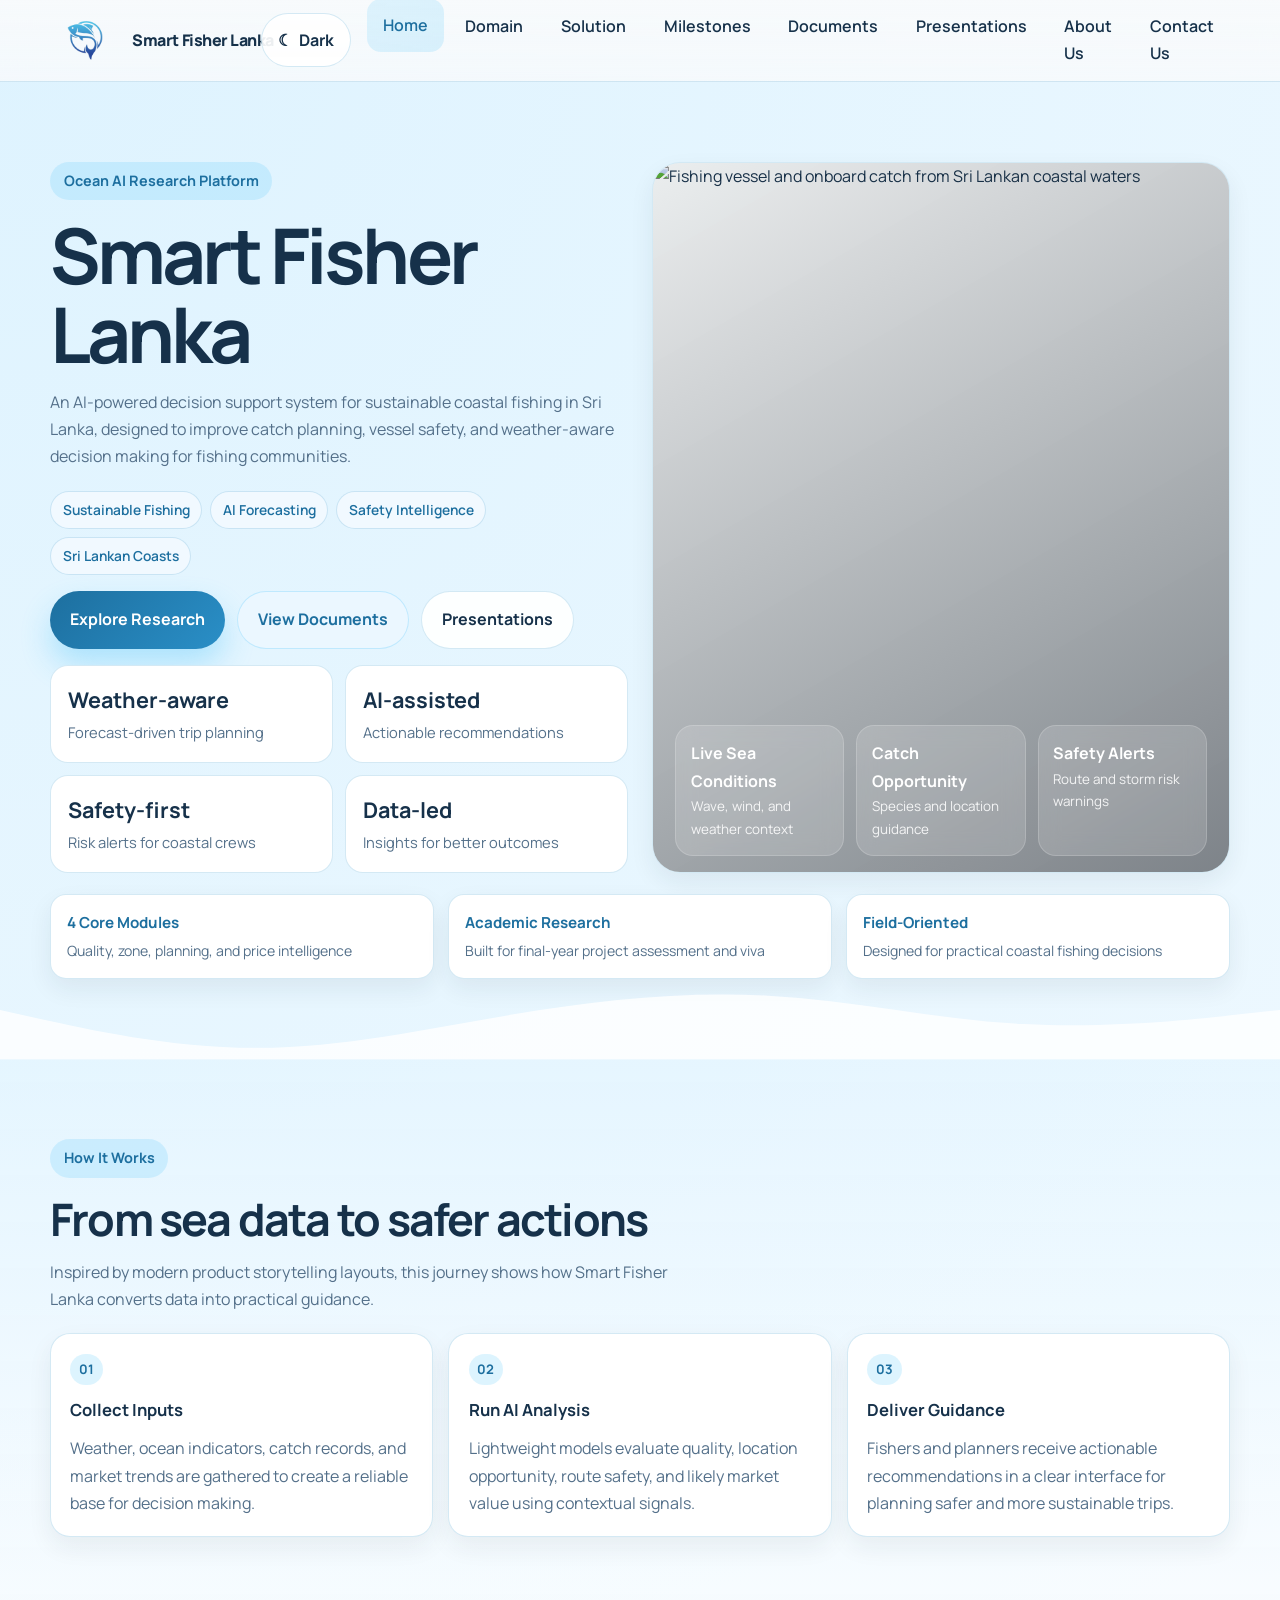
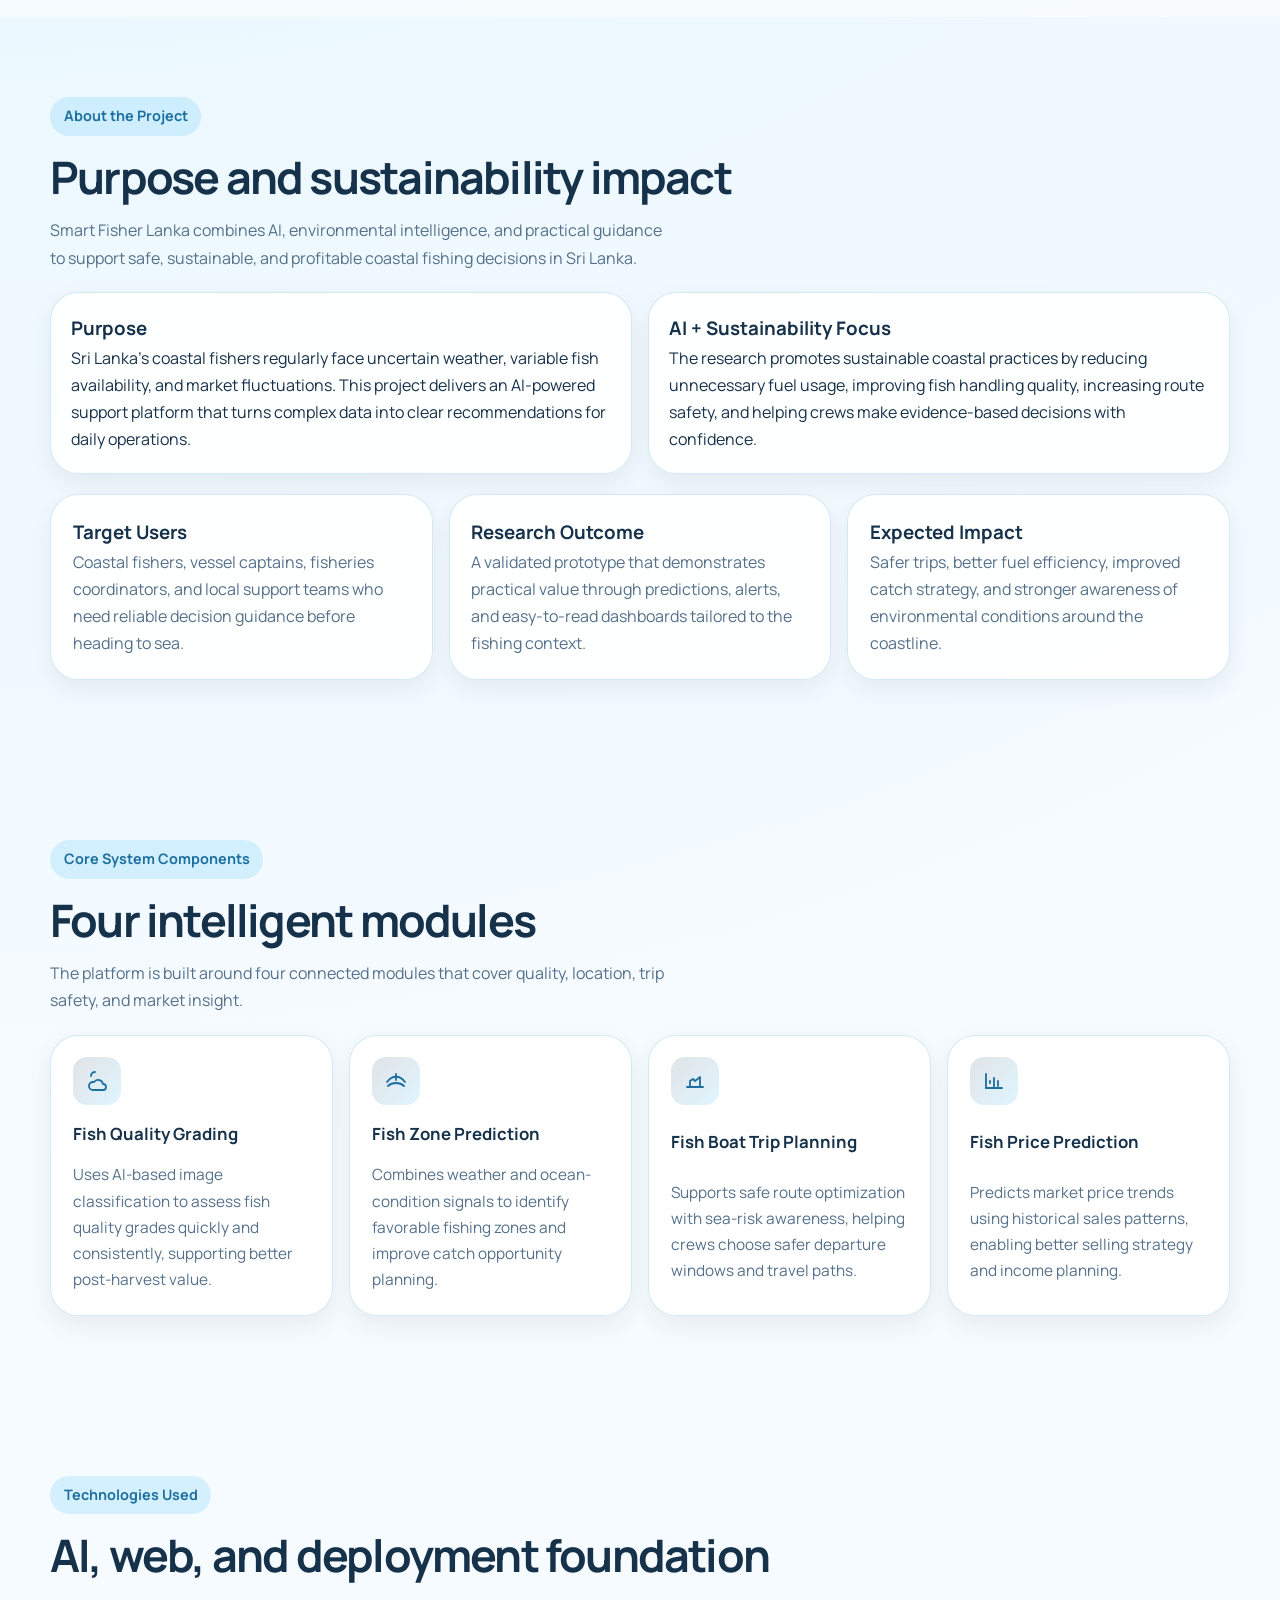
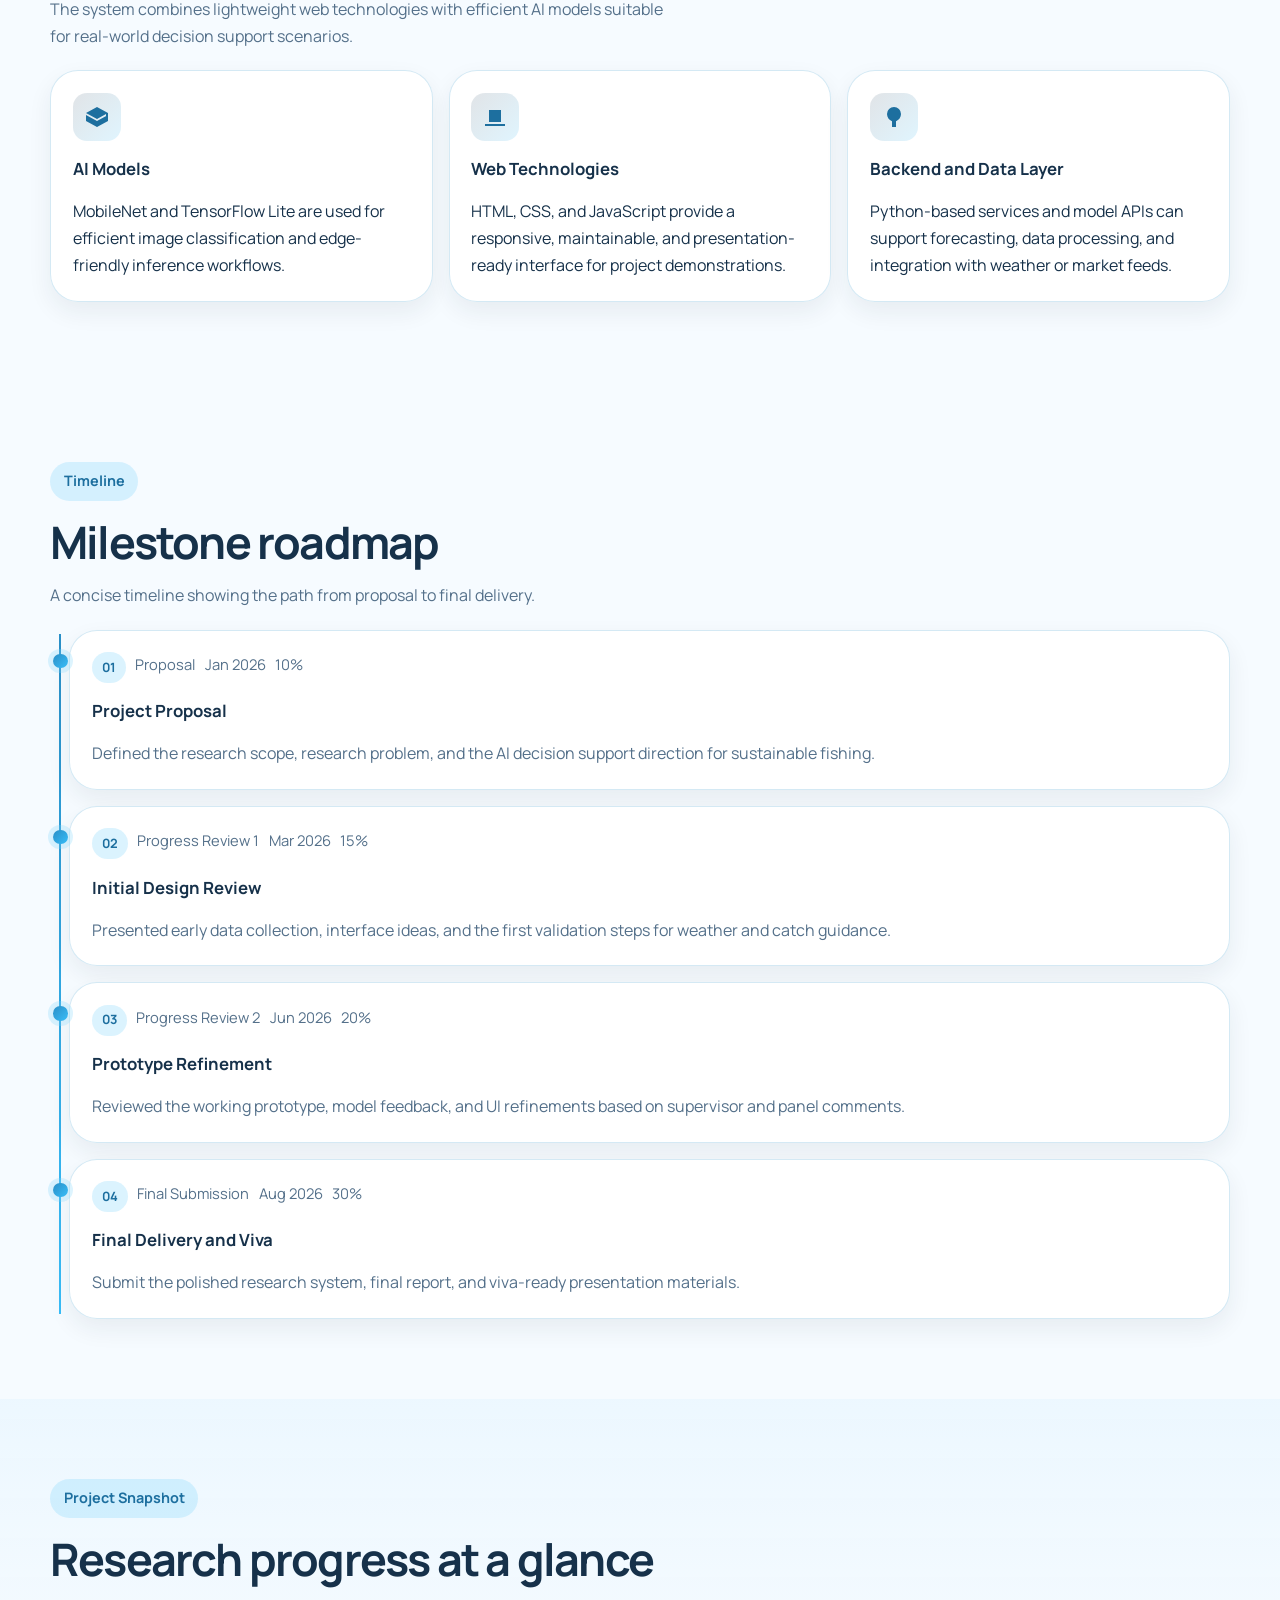
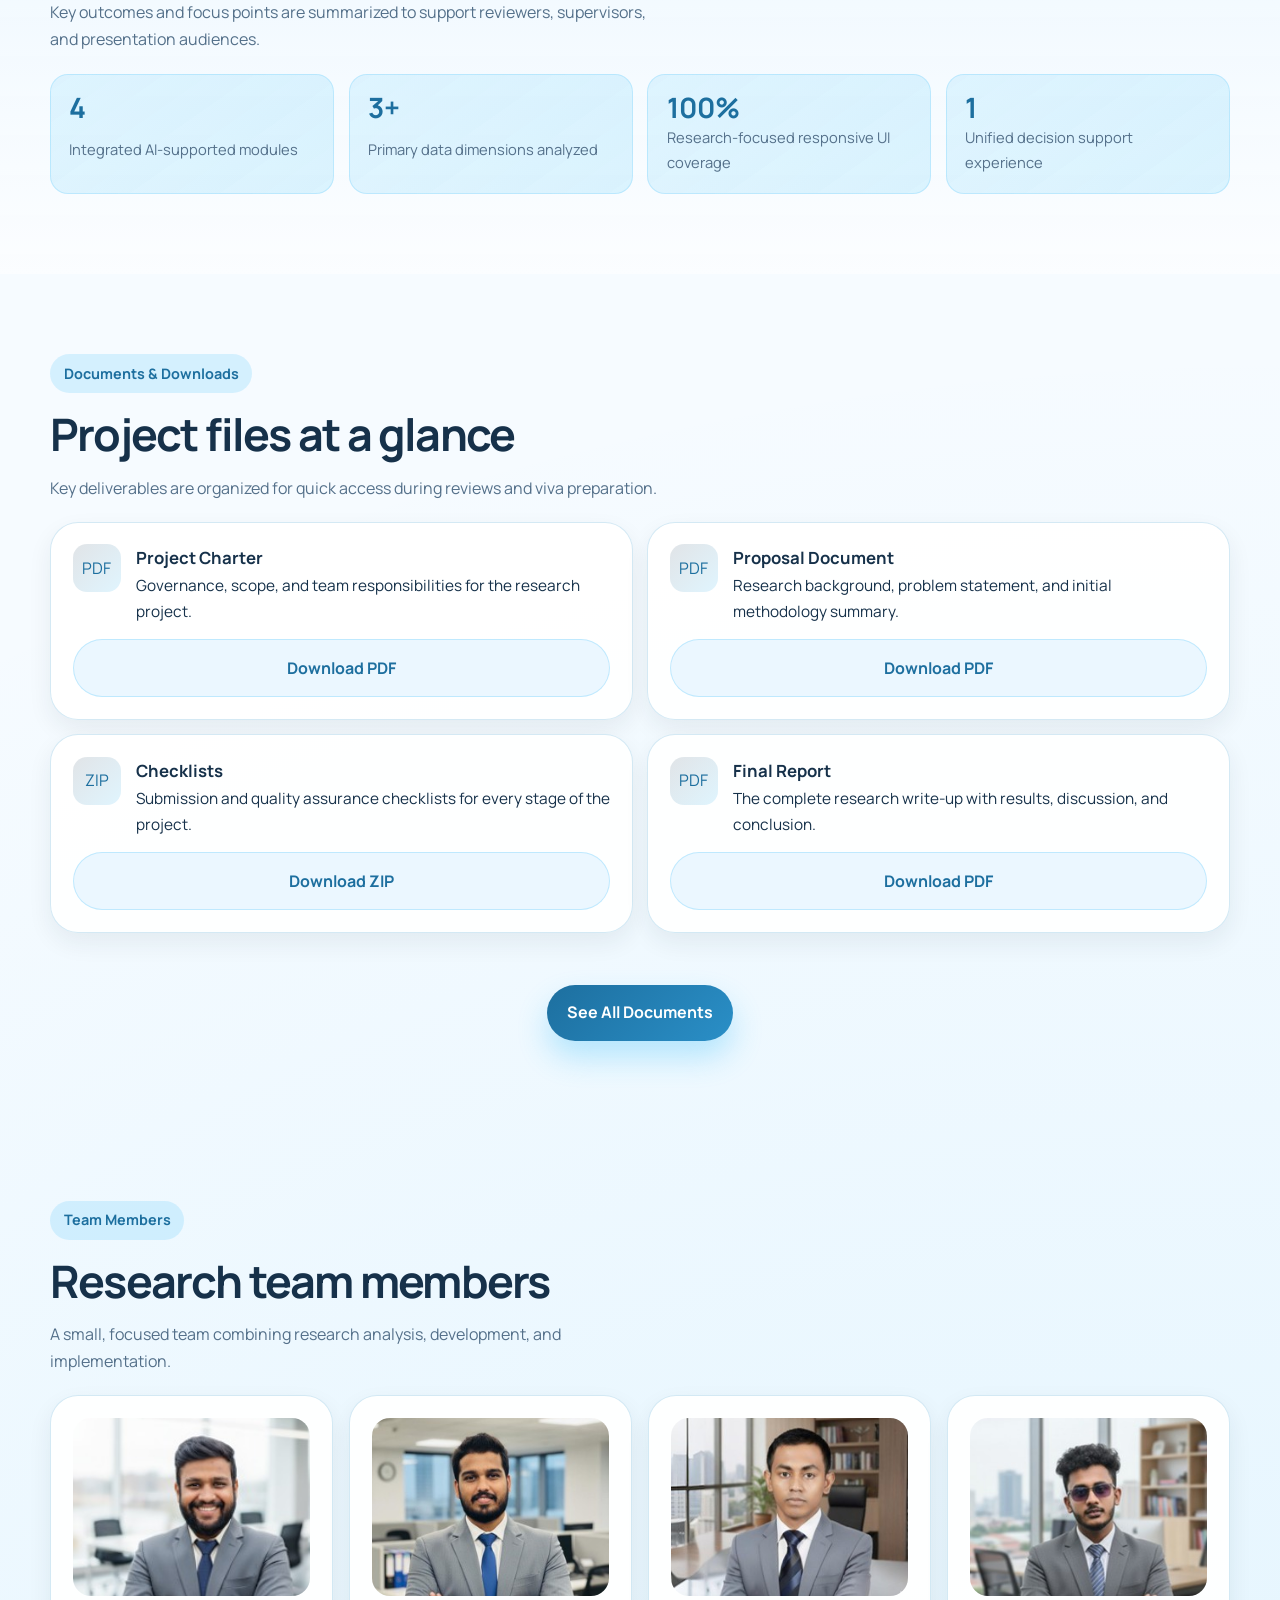
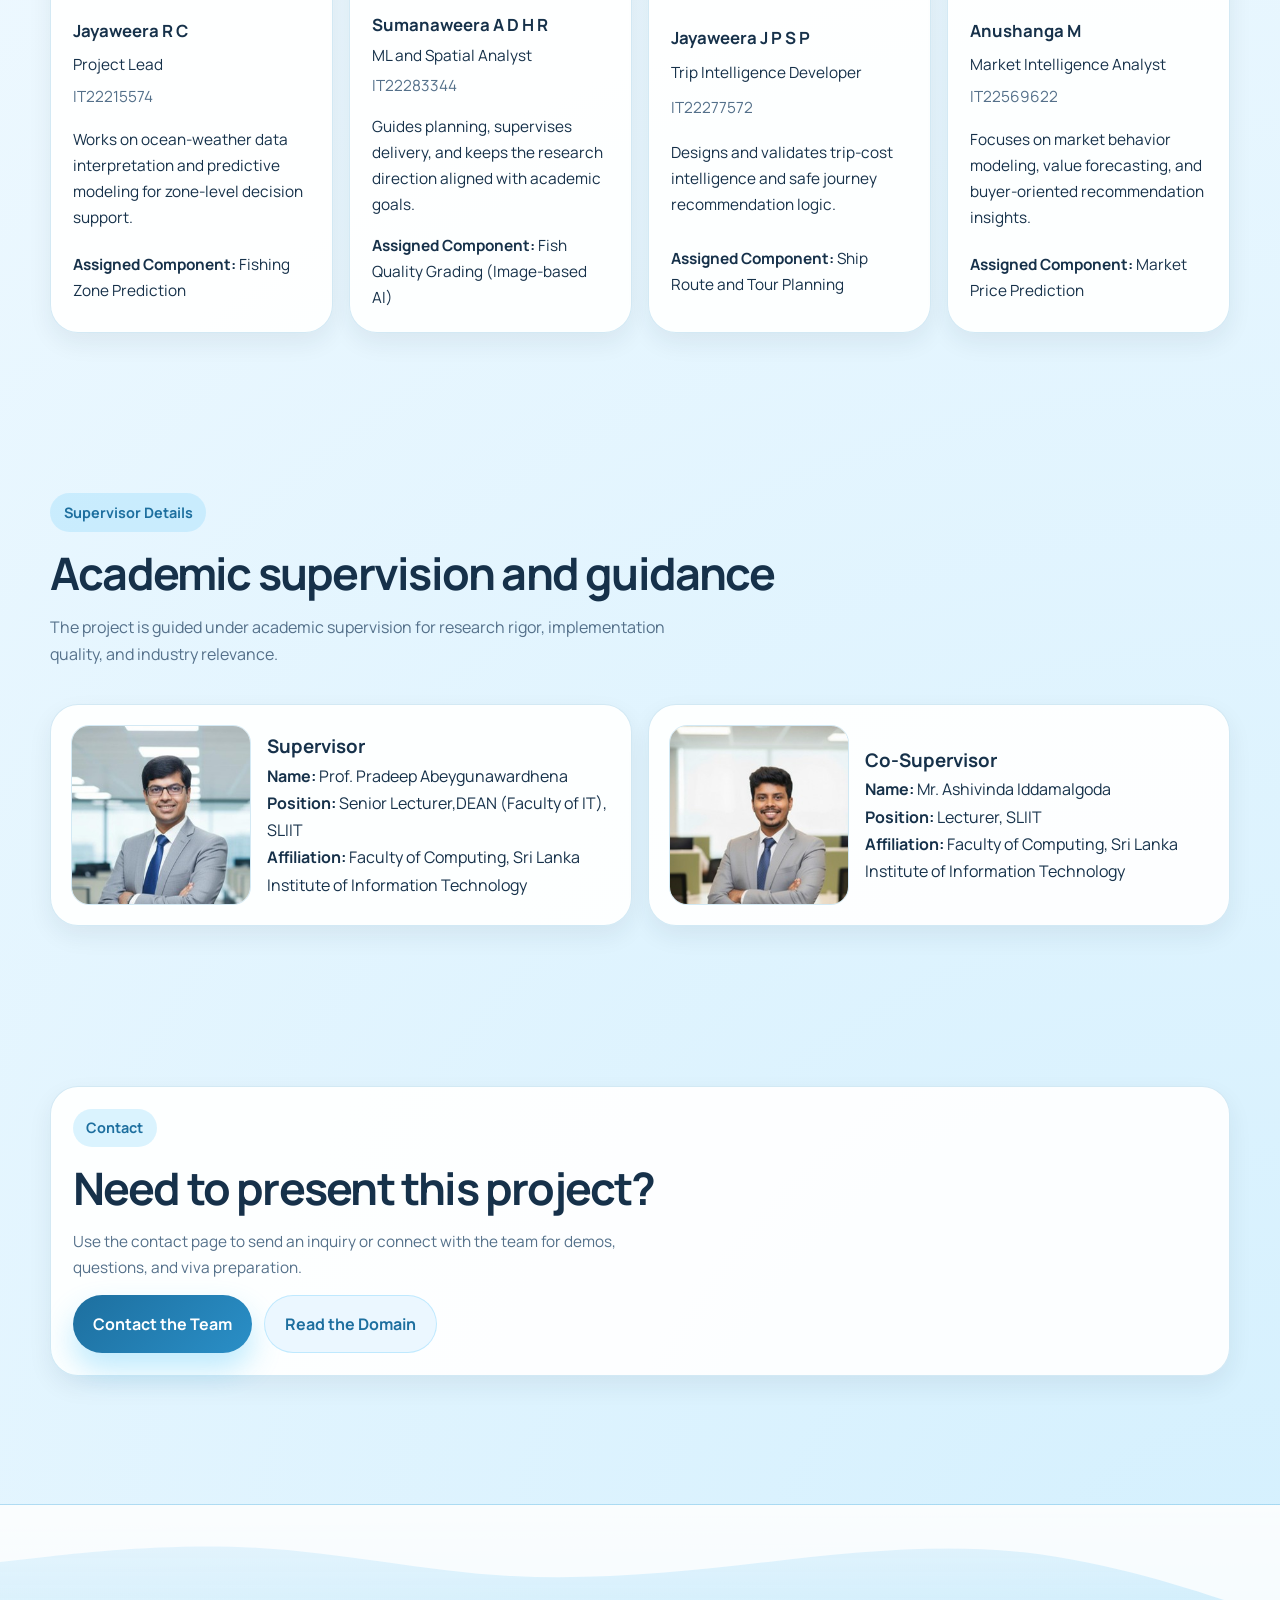
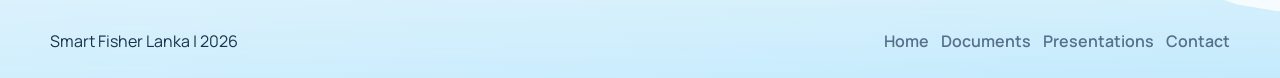
==== commit 0db6da2c: "create the solution page and add it to others" ====
--- a/research-website/index.html
+++ b/research-website/index.html
@@ -52,6 +52,7 @@
         <ul class="nav-links" id="navLinks">
           <li><a class="active" href="index.html">Home</a></li>
           <li><a href="domain.html">Domain</a></li>
+          <li><a href="solution.html">Solution</a></li>
           <li><a href="milestones.html">Milestones</a></li>
           <li><a href="documents.html">Documents</a></li>
           <li><a href="presentations.html">Presentations</a></li>
@@ -801,3 +802,4 @@
     <script src="js/script.js"></script>
   </body>
 </html>
+
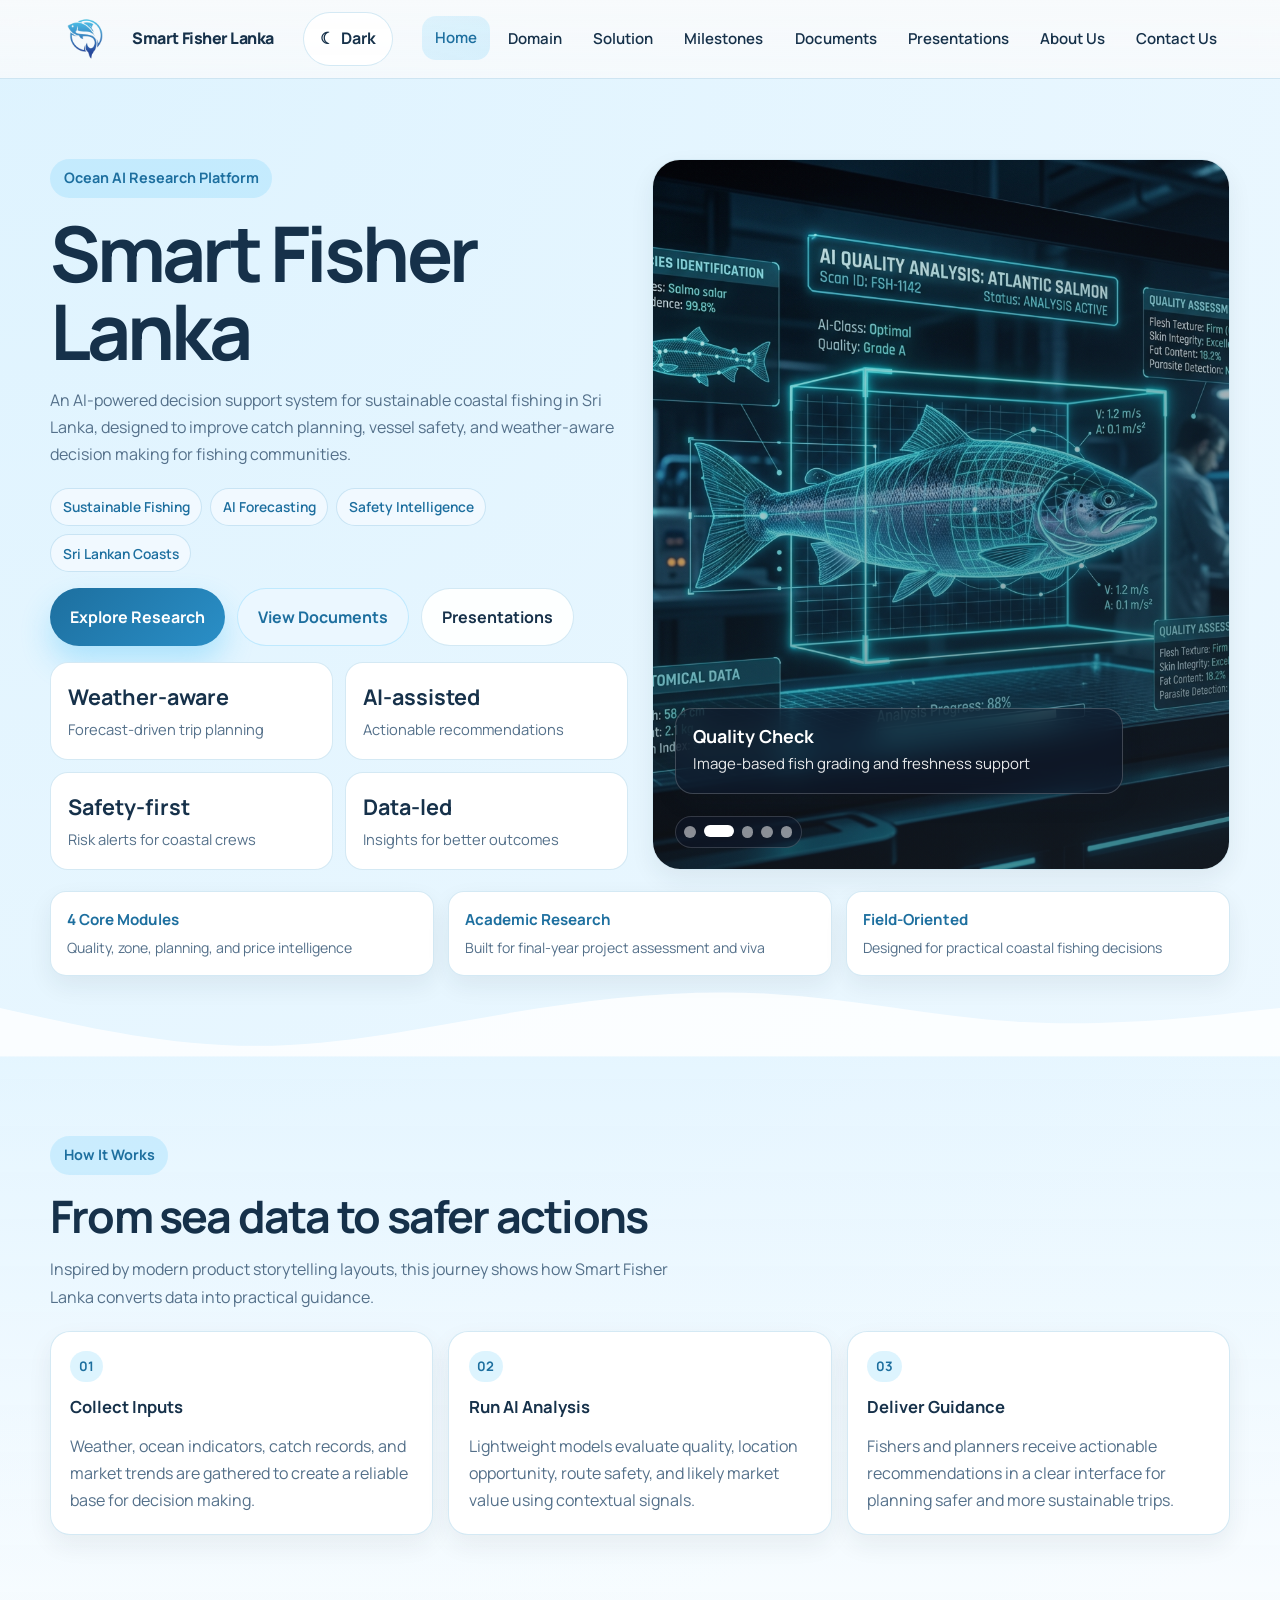
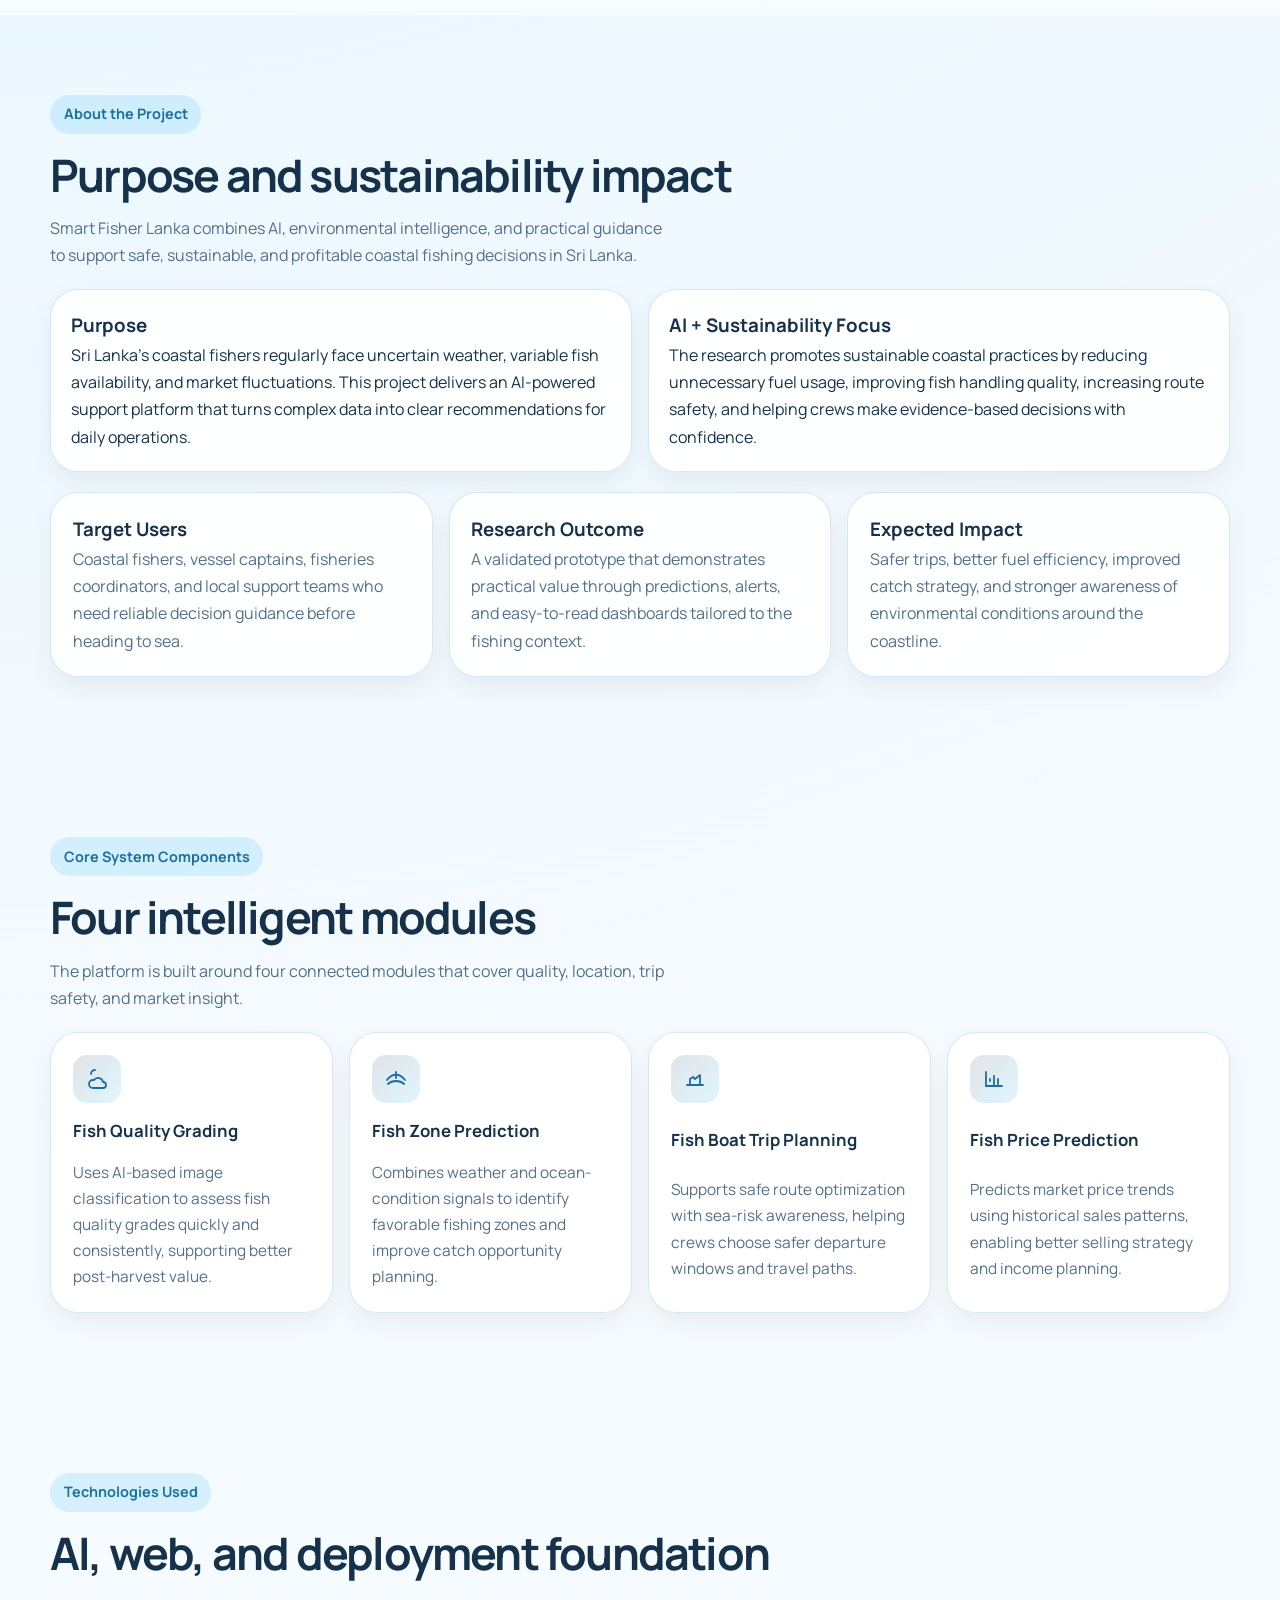
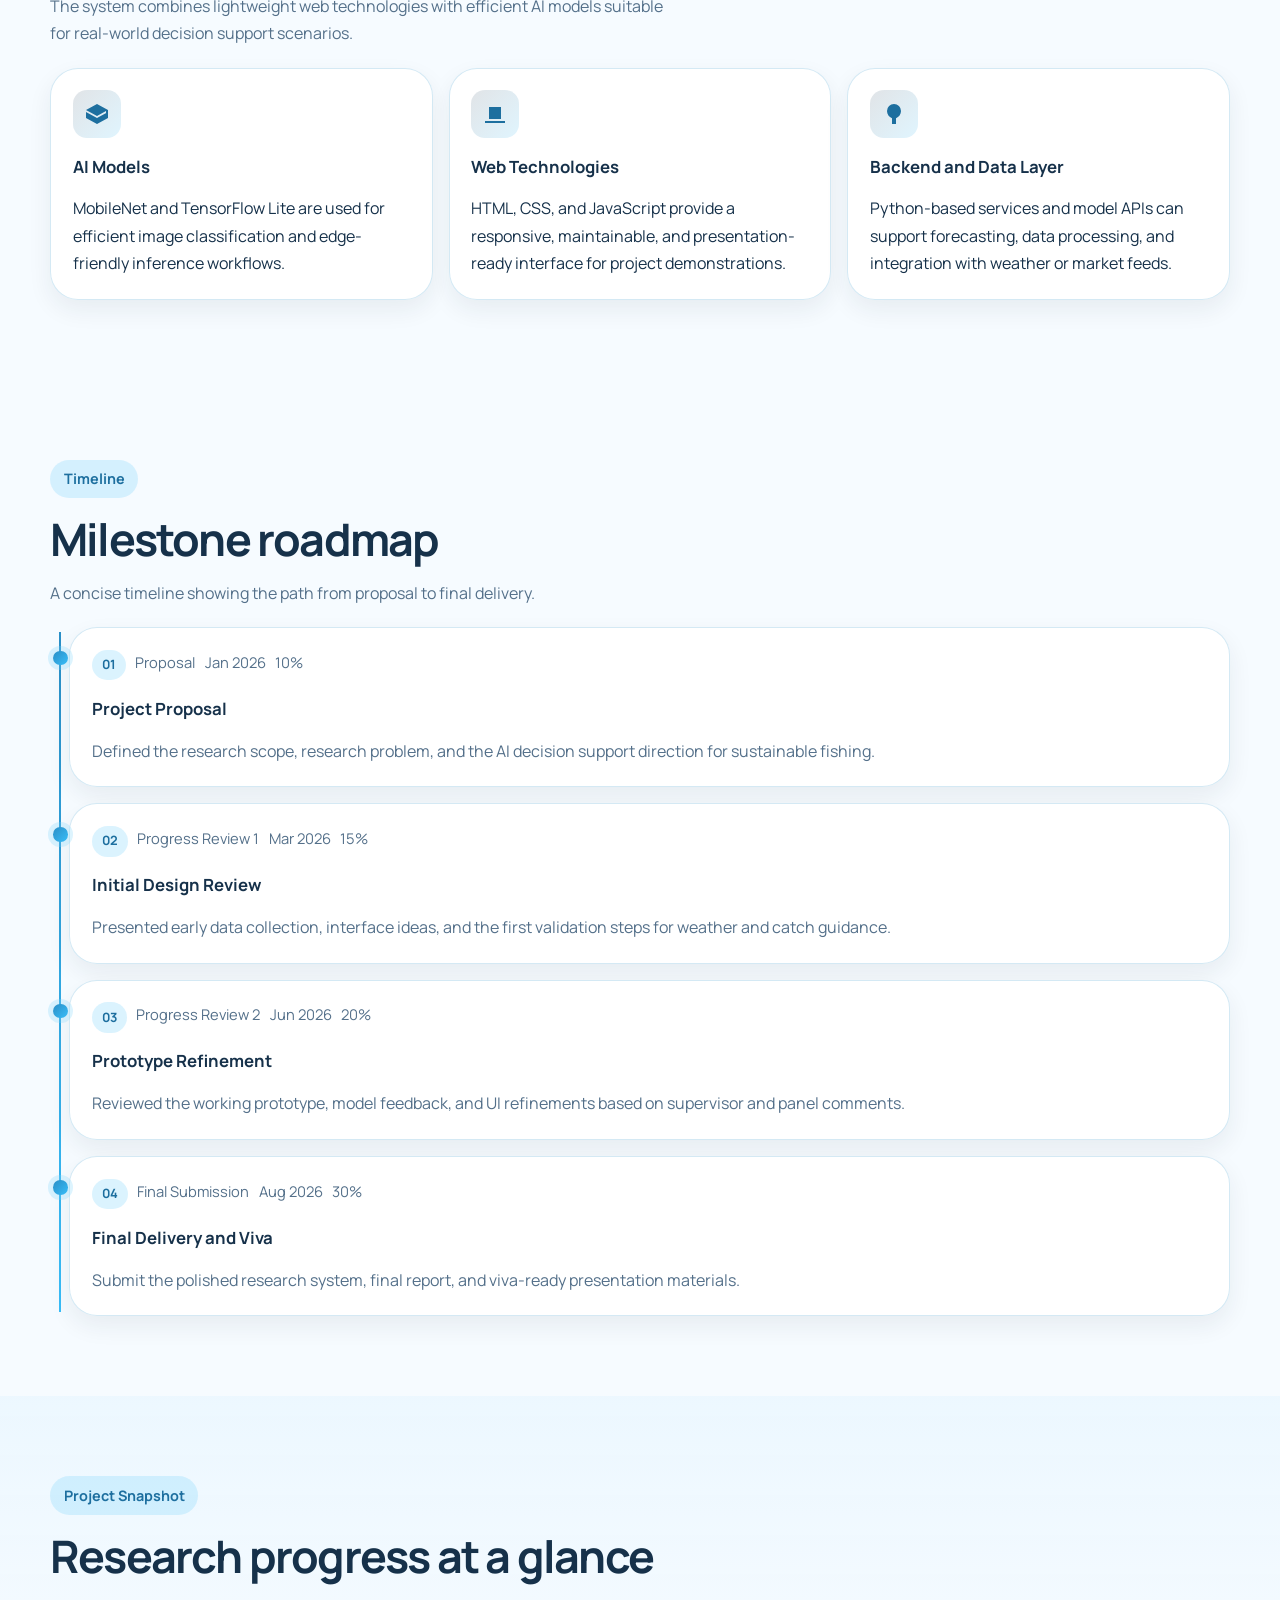
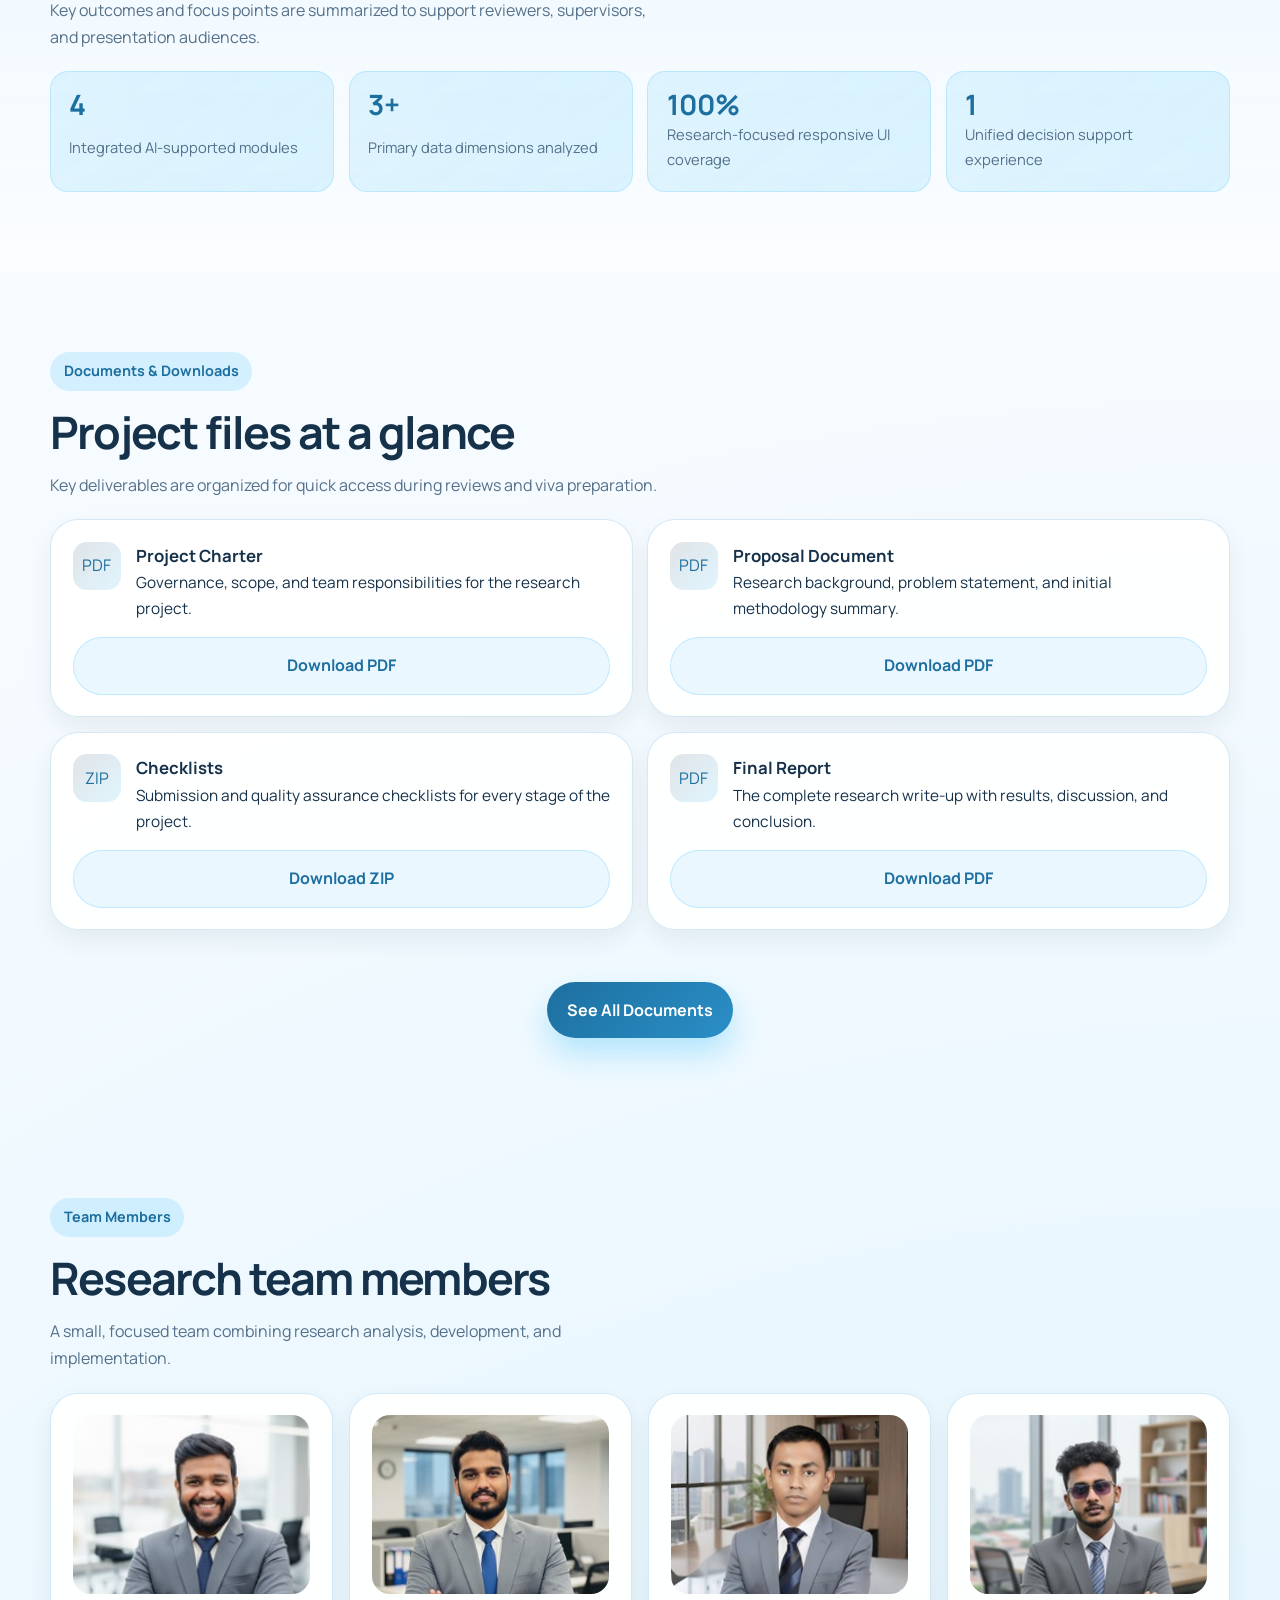
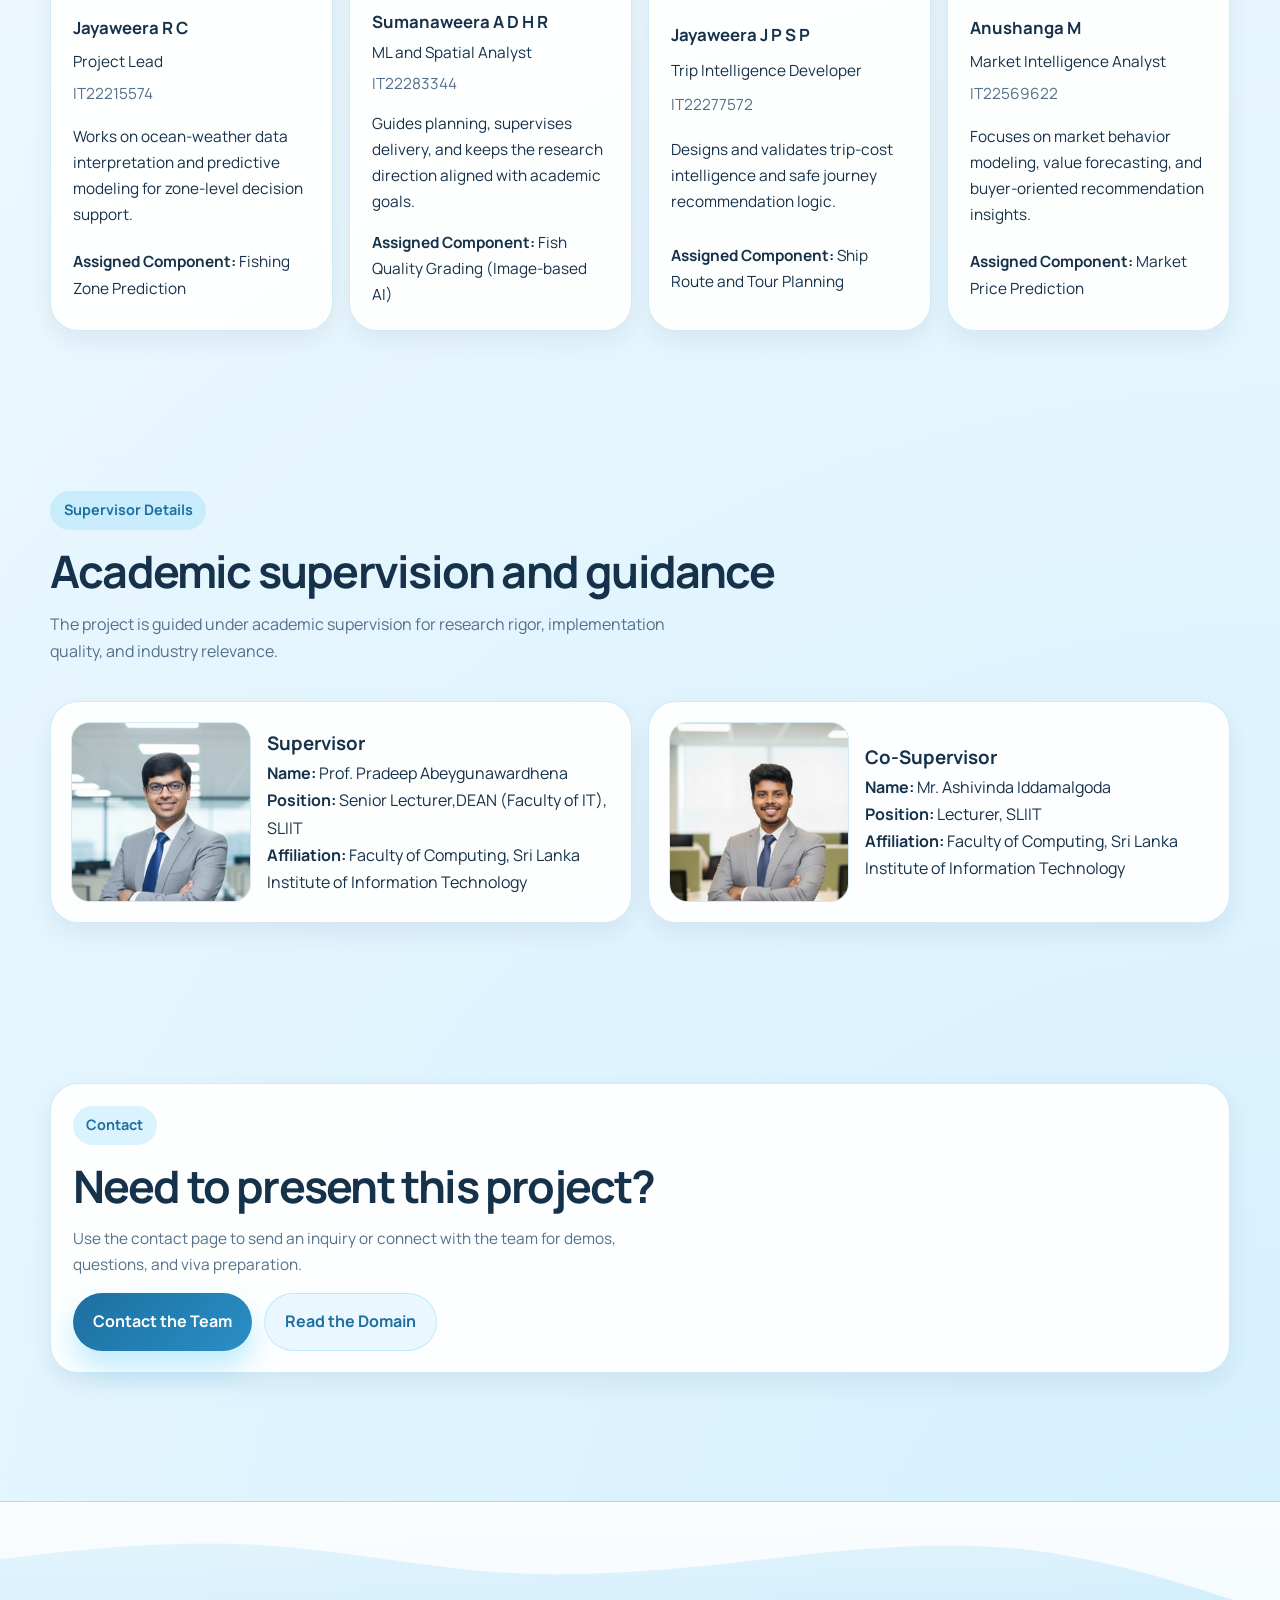
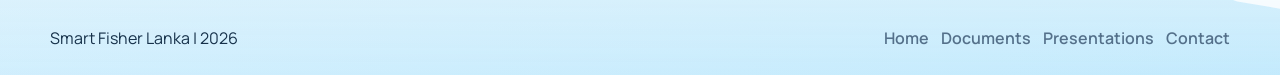
==== commit 07210992: "added the contact us mail option and added a slider" ====
--- a/research-website/index.html
+++ b/research-website/index.html
@@ -108,26 +108,113 @@
             </div>
           </div>
 
-          <div class="hero-media slide-up">
-            <img
-              src="assets/images/fish_onboard.png"
-              alt="Fishing vessel and onboard catch from Sri Lankan coastal waters"
-              loading="eager"
-            />
-            <div class="media-overlay" aria-hidden="true"></div>
-            <div class="hero-badge" aria-hidden="true">
-              <div class="mini-card">
+          <div
+            class="hero-media hero-slider slide-up"
+            data-hero-slider
+            aria-roledescription="carousel"
+            aria-label="Smart Fisher Lanka feature image slider"
+          >
+            <div class="hero-slide is-active" data-hero-slide>
+              <img
+                src="assets/images/ai_ocean_map.png"
+                alt="AI ocean map showing fish zone prediction insights"
+                loading="eager"
+              />
+              <div class="media-overlay" aria-hidden="true"></div>
+              <div class="hero-slide-panel">
+                <strong>Fish Zone Prediction</strong>
+                <span>AI ocean maps for catch opportunity guidance</span>
+              </div>
+            </div>
+
+            <div class="hero-slide" data-hero-slide>
+              <img
+                src="assets/images/ai_fish_scan.png"
+                alt="AI fish quality checking interface"
+                loading="lazy"
+              />
+              <div class="media-overlay" aria-hidden="true"></div>
+              <div class="hero-slide-panel">
+                <strong>Quality Check</strong>
+                <span>Image-based fish grading and freshness support</span>
+              </div>
+            </div>
+
+            <div class="hero-slide" data-hero-slide>
+              <img
+                src="assets/images/ai_ship_route.png"
+                alt="AI ship route and trip cost planning interface"
+                loading="lazy"
+              />
+              <div class="media-overlay" aria-hidden="true"></div>
+              <div class="hero-slide-panel">
+                <strong>Trip Cost Planning</strong>
+                <span>Route, safety, and fuel-aware trip decisions</span>
+              </div>
+            </div>
+
+            <div class="hero-slide" data-hero-slide>
+              <img
+                src="assets/images/ai_market_graph.png"
+                alt="Market analysis graph for fish price prediction"
+                loading="lazy"
+              />
+              <div class="media-overlay" aria-hidden="true"></div>
+              <div class="hero-slide-panel">
+                <strong>Market Analysis</strong>
+                <span>Price prediction and selling strategy insights</span>
+              </div>
+            </div>
+
+            <div class="hero-slide" data-hero-slide>
+              <img
+                src="assets/images/fish_onboard.png"
+                alt="Fishing vessel and onboard catch from Sri Lankan coastal waters"
+                loading="lazy"
+              />
+              <div class="media-overlay" aria-hidden="true"></div>
+              <div class="hero-slide-panel">
                 <strong>Live Sea Conditions</strong>
-                <span>Wave, wind, and weather context</span>
-              </div>
-              <div class="mini-card">
-                <strong>Catch Opportunity</strong>
-                <span>Species and location guidance</span>
-              </div>
-              <div class="mini-card">
-                <strong>Safety Alerts</strong>
-                <span>Route and storm risk warnings</span>
-              </div>
+                <span>Wave, wind, and weather context for safer trips</span>
+              </div>
+            </div>
+
+            <div class="hero-slider-controls" aria-label="Choose hero slide">
+              <button
+                class="hero-slider-dot is-active"
+                type="button"
+                data-hero-dot
+                aria-label="Show fish zone prediction slide"
+                aria-pressed="true"
+              ></button>
+              <button
+                class="hero-slider-dot"
+                type="button"
+                data-hero-dot
+                aria-label="Show quality check slide"
+                aria-pressed="false"
+              ></button>
+              <button
+                class="hero-slider-dot"
+                type="button"
+                data-hero-dot
+                aria-label="Show trip cost planning slide"
+                aria-pressed="false"
+              ></button>
+              <button
+                class="hero-slider-dot"
+                type="button"
+                data-hero-dot
+                aria-label="Show market analysis slide"
+                aria-pressed="false"
+              ></button>
+              <button
+                class="hero-slider-dot"
+                type="button"
+                data-hero-dot
+                aria-label="Show live sea conditions slide"
+                aria-pressed="false"
+              ></button>
             </div>
           </div>
         </div>
--- a/research-website/css/styles.css
+++ b/research-website/css/styles.css
@@ -221,6 +221,7 @@
   font-weight: 600;
   border-radius: 14px;
   color: var(--text);
+  white-space: nowrap;
   transition:
     transform 0.18s ease,
     background-color 0.18s ease,
@@ -415,6 +416,95 @@
   width: 100%;
   height: 100%;
   object-fit: cover;
+}
+
+.hero-slider {
+  isolation: isolate;
+}
+
+.hero-slide {
+  position: absolute;
+  inset: 0;
+  opacity: 0;
+  visibility: hidden;
+  transform: scale(1.025);
+  transition:
+    opacity 0.65s ease,
+    visibility 0.65s ease,
+    transform 1.2s ease;
+}
+
+.hero-slide.is-active {
+  opacity: 1;
+  visibility: visible;
+  transform: scale(1);
+}
+
+.hero-slide-panel {
+  position: absolute;
+  left: 1.35rem;
+  right: 1.35rem;
+  bottom: 4.7rem;
+  z-index: 2;
+  width: min(100% - 2.7rem, 28rem);
+  padding: 1rem 1.1rem;
+  border: 1px solid rgba(255, 255, 255, 0.2);
+  border-radius: 18px;
+  background: rgba(15, 23, 42, 0.58);
+  color: #fff;
+  backdrop-filter: blur(14px);
+  box-shadow: var(--shadow-soft);
+}
+
+.hero-slide-panel strong,
+.hero-slide-panel span {
+  display: block;
+}
+
+.hero-slide-panel strong {
+  font-size: 1.12rem;
+  line-height: 1.25;
+}
+
+.hero-slide-panel span {
+  margin-top: 0.25rem;
+  font-size: 0.94rem;
+  opacity: 0.9;
+}
+
+.hero-slider-controls {
+  position: absolute;
+  left: 1.35rem;
+  bottom: 1.35rem;
+  z-index: 3;
+  display: flex;
+  align-items: center;
+  gap: 0.5rem;
+  padding: 0.55rem;
+  border: 1px solid rgba(255, 255, 255, 0.16);
+  border-radius: 999px;
+  background: rgba(15, 23, 42, 0.5);
+  backdrop-filter: blur(12px);
+}
+
+.hero-slider-dot {
+  width: 0.72rem;
+  height: 0.72rem;
+  border: 0;
+  border-radius: 999px;
+  background: rgba(255, 255, 255, 0.52);
+  cursor: pointer;
+  transition:
+    width 0.22s ease,
+    background-color 0.22s ease,
+    transform 0.22s ease;
+}
+
+.hero-slider-dot:hover,
+.hero-slider-dot.is-active {
+  width: 1.85rem;
+  background: #fff;
+  transform: translateY(-1px);
 }
 /* Domain page image only */
 .page-media.domain-media {
@@ -1049,6 +1139,56 @@
   min-height: 1.2rem;
 }
 
+.mail-popup {
+  position: fixed;
+  right: 1rem;
+  bottom: 1rem;
+  z-index: 2200;
+  width: min(100% - 2rem, 360px);
+  padding: 1rem;
+  display: flex;
+  align-items: center;
+  gap: 0.85rem;
+  border: 1px solid var(--border);
+  border-radius: 20px;
+  background: var(--bg-elevated);
+  box-shadow: var(--shadow);
+  opacity: 0;
+  pointer-events: none;
+  transform: translateY(18px) scale(0.98);
+  transition:
+    opacity 0.22s ease,
+    transform 0.22s ease;
+}
+
+.mail-popup.is-visible {
+  opacity: 1;
+  transform: translateY(0) scale(1);
+}
+
+.mail-popup__icon {
+  width: 3rem;
+  height: 3rem;
+  flex: none;
+  display: grid;
+  place-items: center;
+  border-radius: 16px;
+  color: #fff;
+  background: linear-gradient(135deg, var(--primary-dark), var(--primary));
+  font-weight: 800;
+  box-shadow: 0 12px 22px rgba(56, 189, 248, 0.28);
+}
+
+.mail-popup strong,
+.mail-popup span {
+  display: block;
+}
+
+.mail-popup span {
+  color: var(--muted);
+  font-size: 0.92rem;
+}
+
 .table-wrap {
   overflow-x: auto;
   border-radius: var(--radius-lg);
@@ -1192,7 +1332,7 @@
   }
 }
 
-@media (min-width: 720px) {
+@media (min-width: 1120px) {
   .menu-toggle {
     display: none;
   }
@@ -1208,11 +1348,18 @@
     box-shadow: none;
   }
 
+  .nav-links a {
+    padding: 0.6rem 0.8rem;
+    font-size: 0.94rem;
+  }
+
   .nav-links a:hover,
   .nav-links a.active {
     transform: translateY(-1px);
   }
-
+}
+
+@media (min-width: 720px) {
   .hero-grid,
   .page-hero-grid,
   .contact-layout,
@@ -1324,6 +1471,33 @@
   }
 }
 
+@media (max-width: 640px) {
+  .hero-slider {
+    min-height: 27rem;
+  }
+
+  .hero-slide-panel {
+    left: 1rem;
+    right: 1rem;
+    bottom: 4.2rem;
+    width: auto;
+    padding: 0.9rem;
+  }
+
+  .hero-slide-panel strong {
+    font-size: 1rem;
+  }
+
+  .hero-slide-panel span {
+    font-size: 0.86rem;
+  }
+
+  .hero-slider-controls {
+    left: 1rem;
+    bottom: 1rem;
+  }
+}
+
 @media (prefers-reduced-motion: reduce) {
   html {
     scroll-behavior: auto;
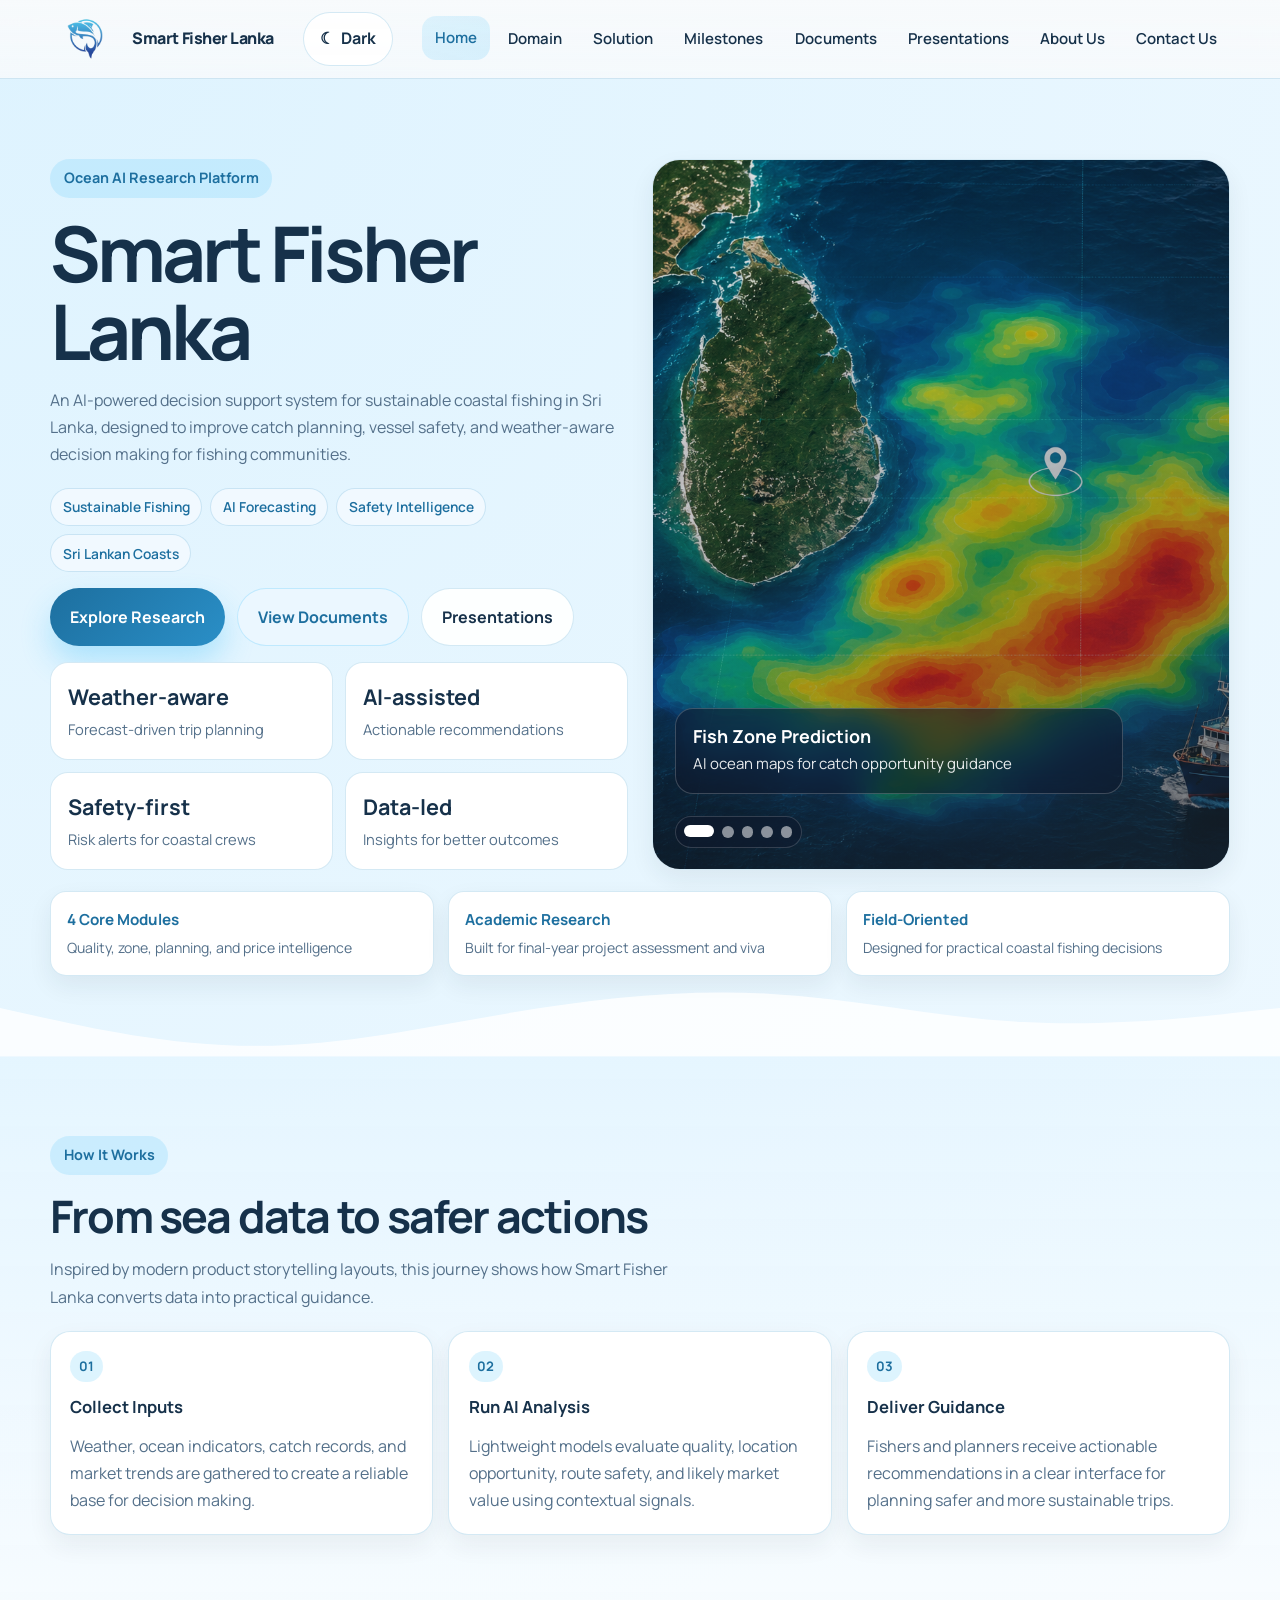
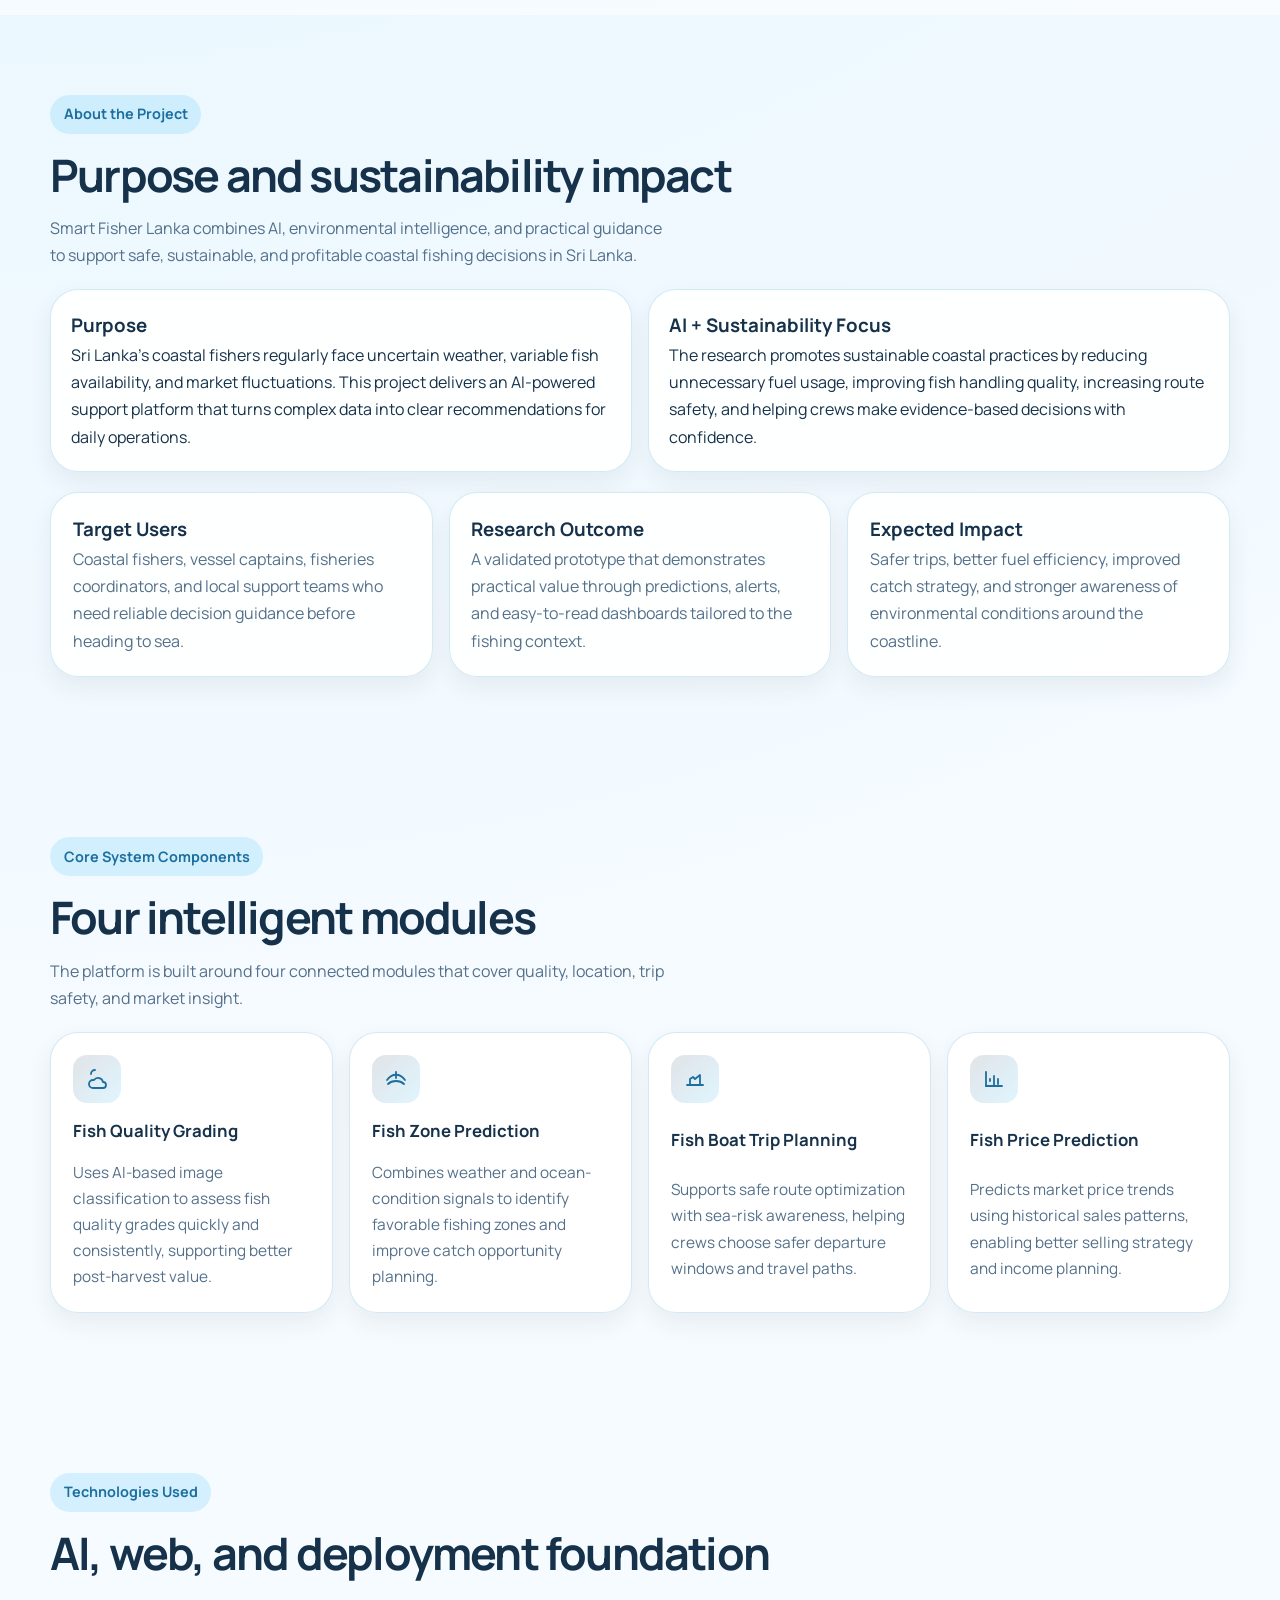
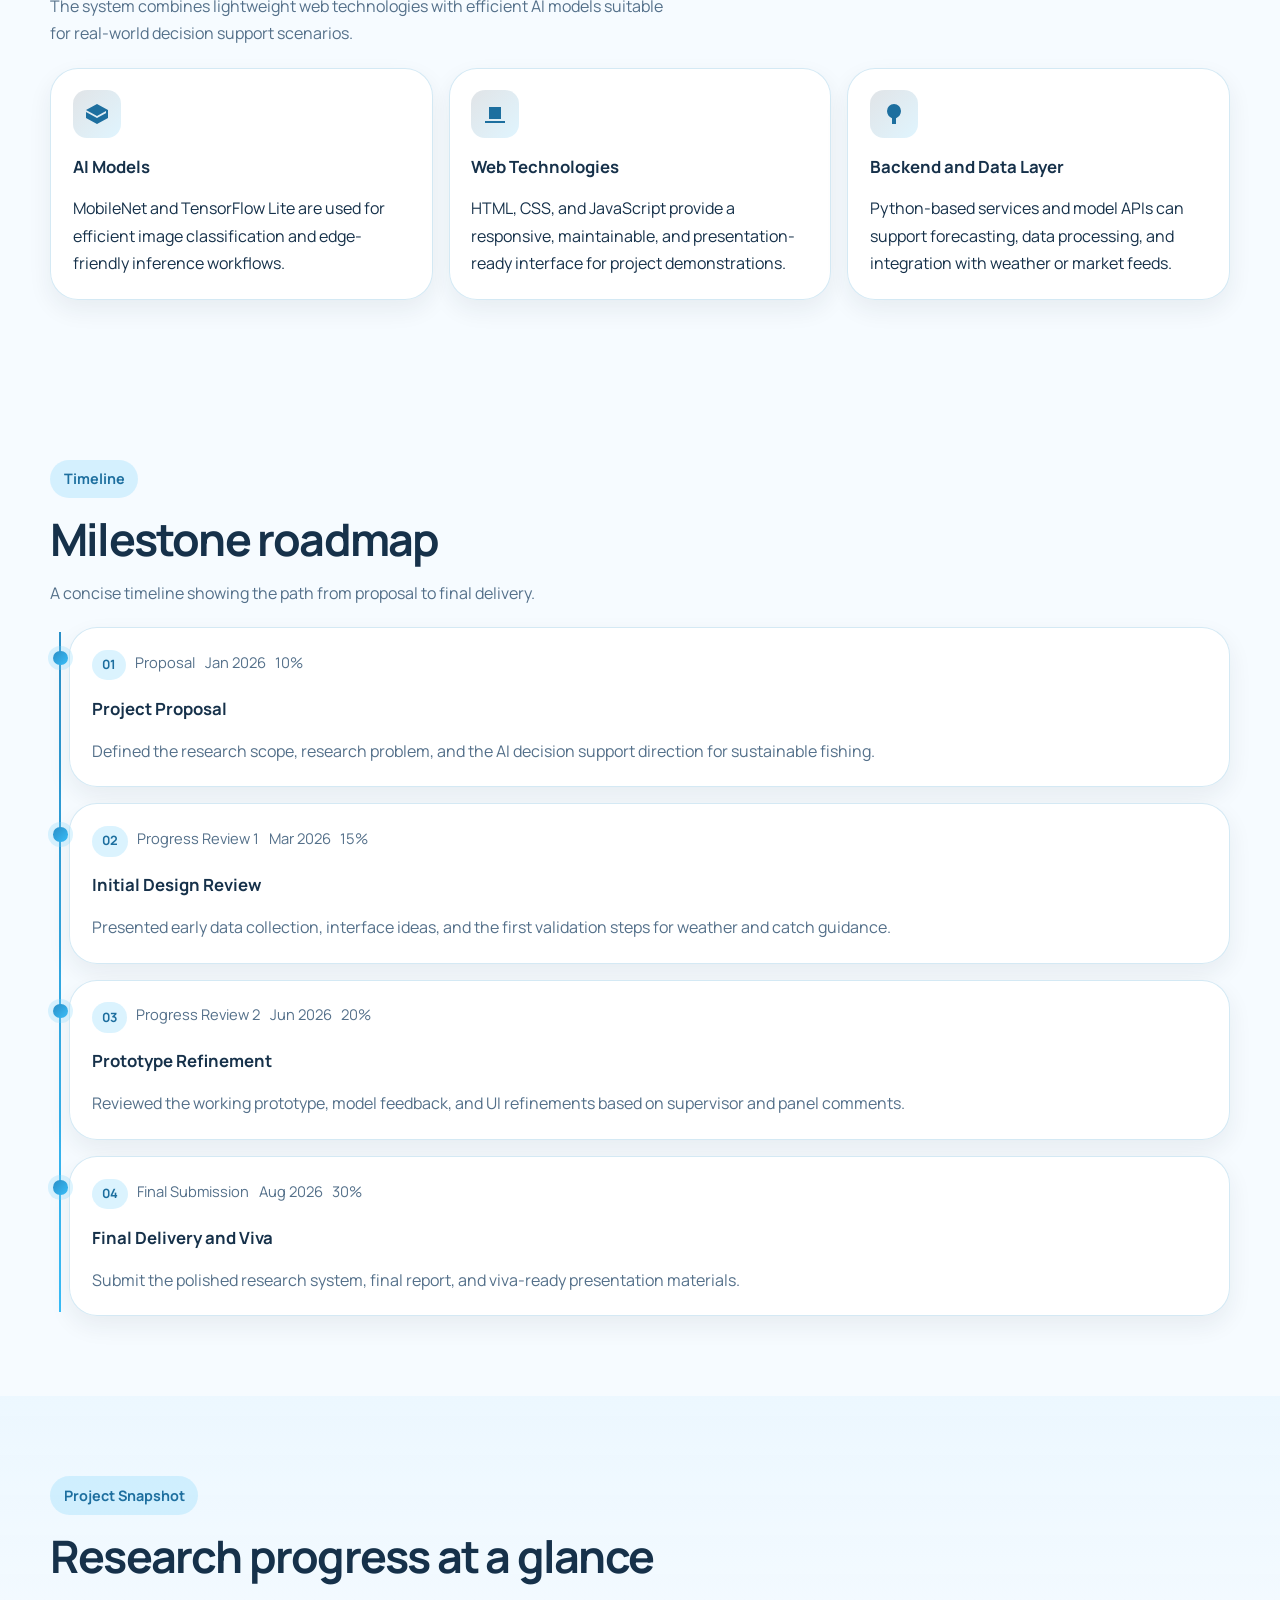
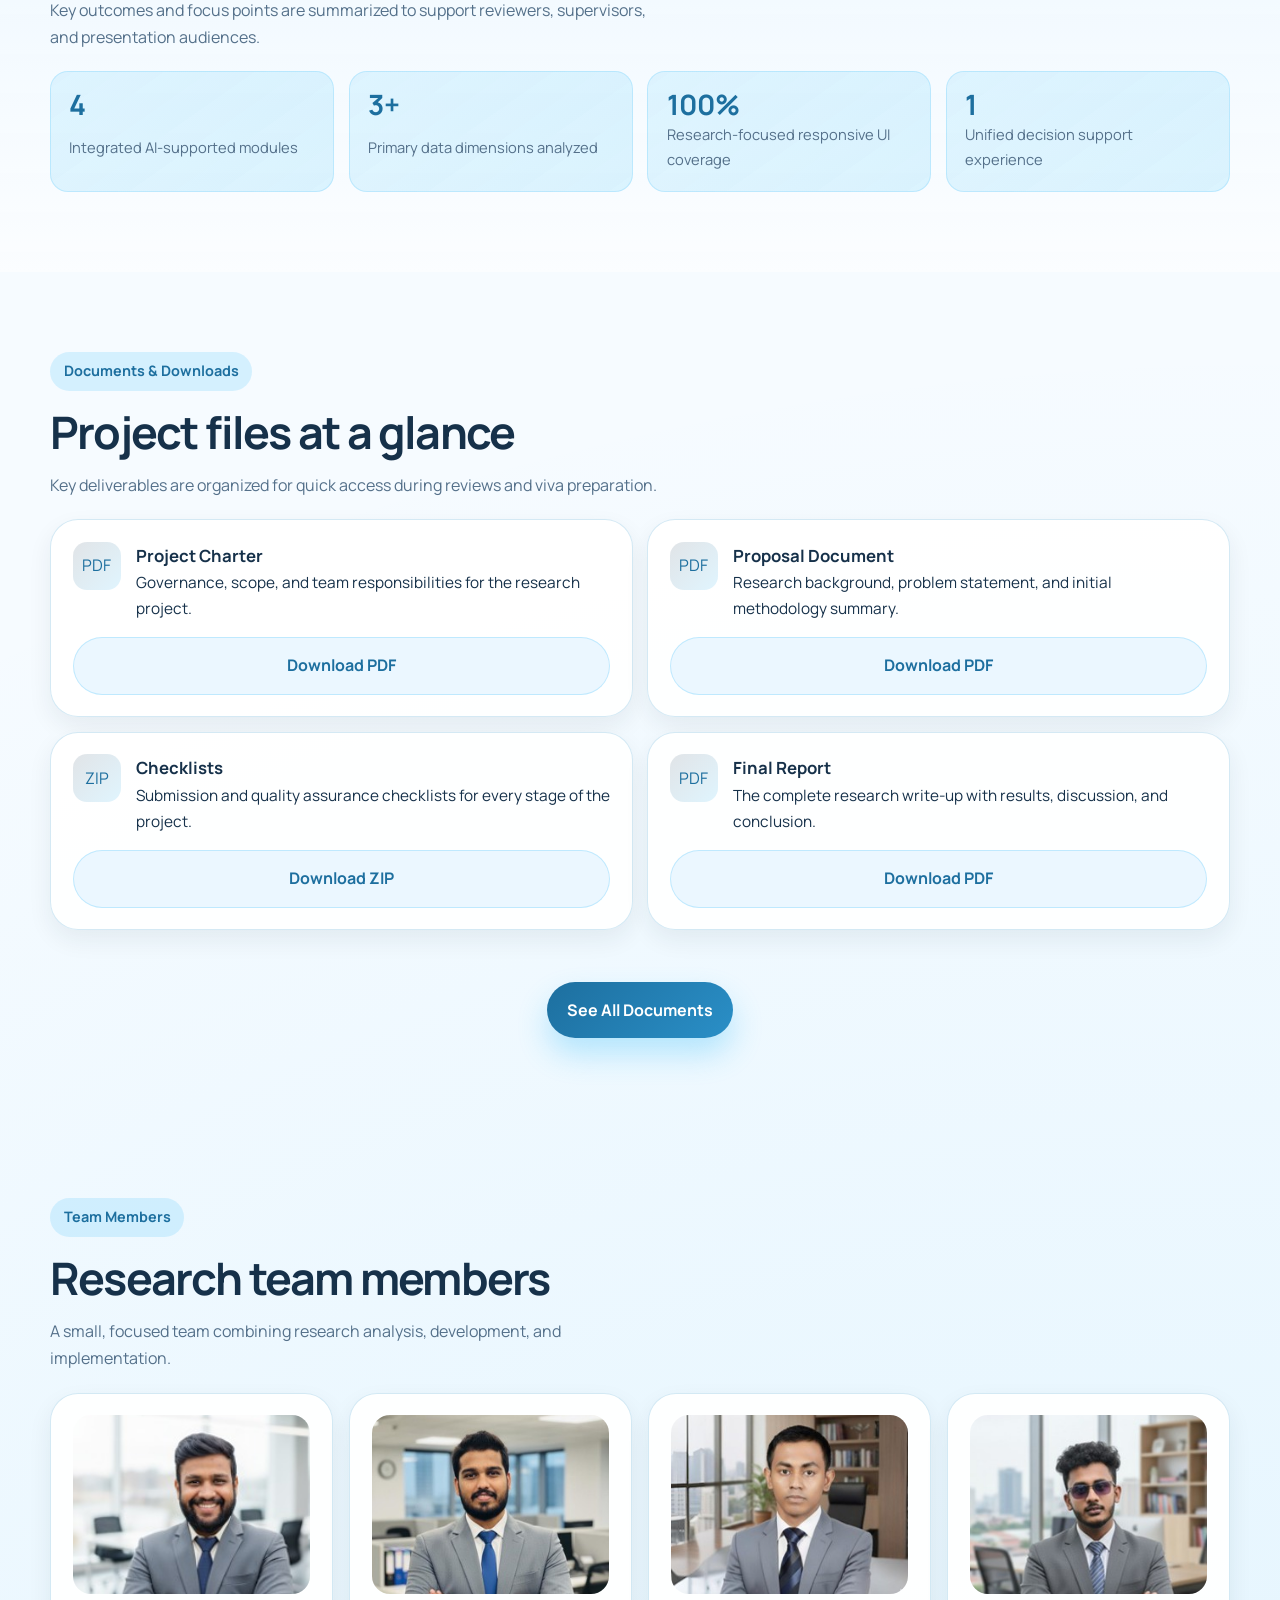
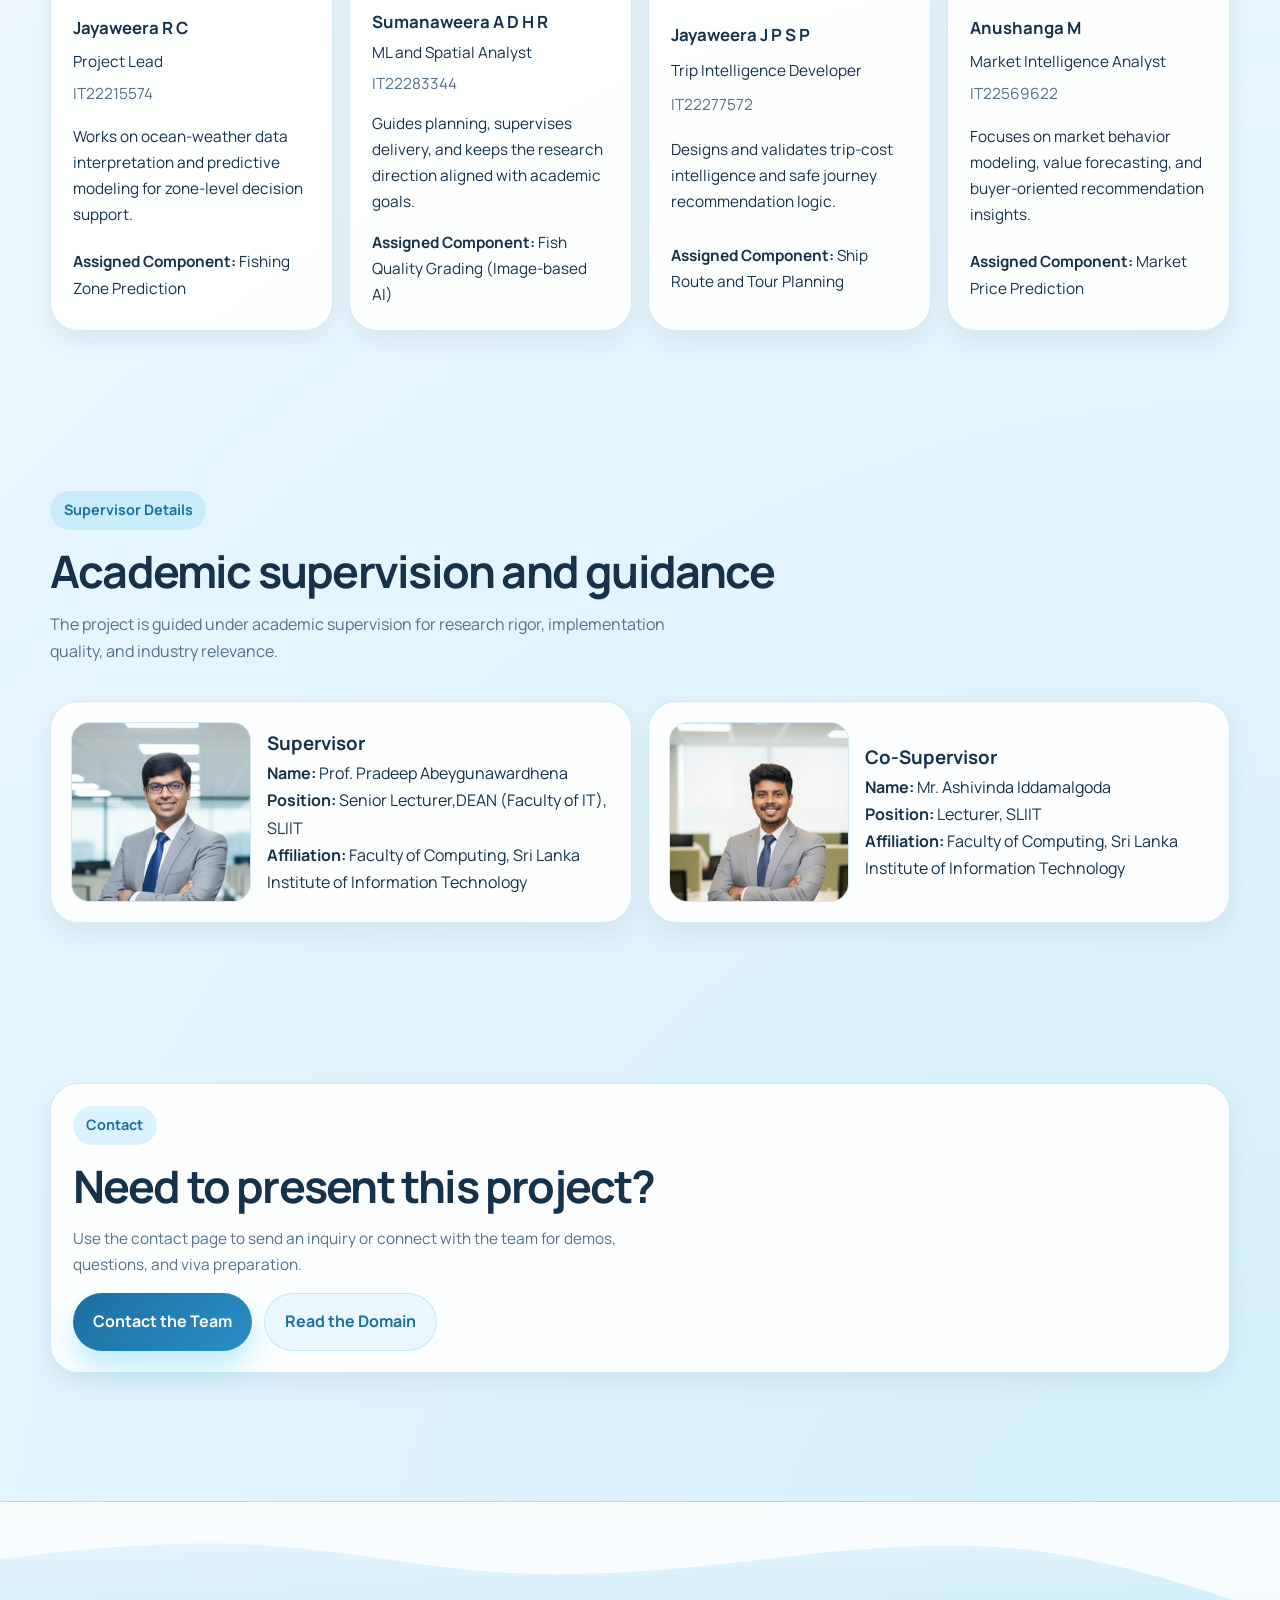
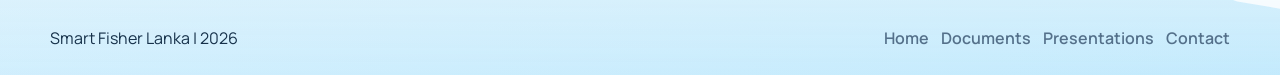
==== commit 822058fb: "Update hero slideshow with custom images and increase slideshow speed" ====
--- a/research-website/index.html
+++ b/research-website/index.html
@@ -116,8 +116,8 @@
           >
             <div class="hero-slide is-active" data-hero-slide>
               <img
-                src="assets/images/ai_ocean_map.png"
-                alt="AI ocean map showing fish zone prediction insights"
+                src="assets/images/fishzone.png"
+                alt="Fish zone prediction showing catch opportunity areas"
                 loading="eager"
               />
               <div class="media-overlay" aria-hidden="true"></div>
@@ -129,8 +129,8 @@
 
             <div class="hero-slide" data-hero-slide>
               <img
-                src="assets/images/ai_fish_scan.png"
-                alt="AI fish quality checking interface"
+                src="assets/images/fishquality.png"
+                alt="Fish quality grading and freshness assessment"
                 loading="lazy"
               />
               <div class="media-overlay" aria-hidden="true"></div>
@@ -142,8 +142,8 @@
 
             <div class="hero-slide" data-hero-slide>
               <img
-                src="assets/images/ai_ship_route.png"
-                alt="AI ship route and trip cost planning interface"
+                src="assets/images/fishtripcost.png"
+                alt="Fish boat trip planning with route and cost analysis"
                 loading="lazy"
               />
               <div class="media-overlay" aria-hidden="true"></div>
@@ -155,8 +155,8 @@
 
             <div class="hero-slide" data-hero-slide>
               <img
-                src="assets/images/ai_market_graph.png"
-                alt="Market analysis graph for fish price prediction"
+                src="assets/images/fishpriceprediction.png"
+                alt="Fish market price prediction and analysis"
                 loading="lazy"
               />
               <div class="media-overlay" aria-hidden="true"></div>
@@ -168,8 +168,8 @@
 
             <div class="hero-slide" data-hero-slide>
               <img
-                src="assets/images/fish_onboard.png"
-                alt="Fishing vessel and onboard catch from Sri Lankan coastal waters"
+                src="assets/images/liveconditions.png"
+                alt="Live sea conditions showing wave, wind and weather data"
                 loading="lazy"
               />
               <div class="media-overlay" aria-hidden="true"></div>
